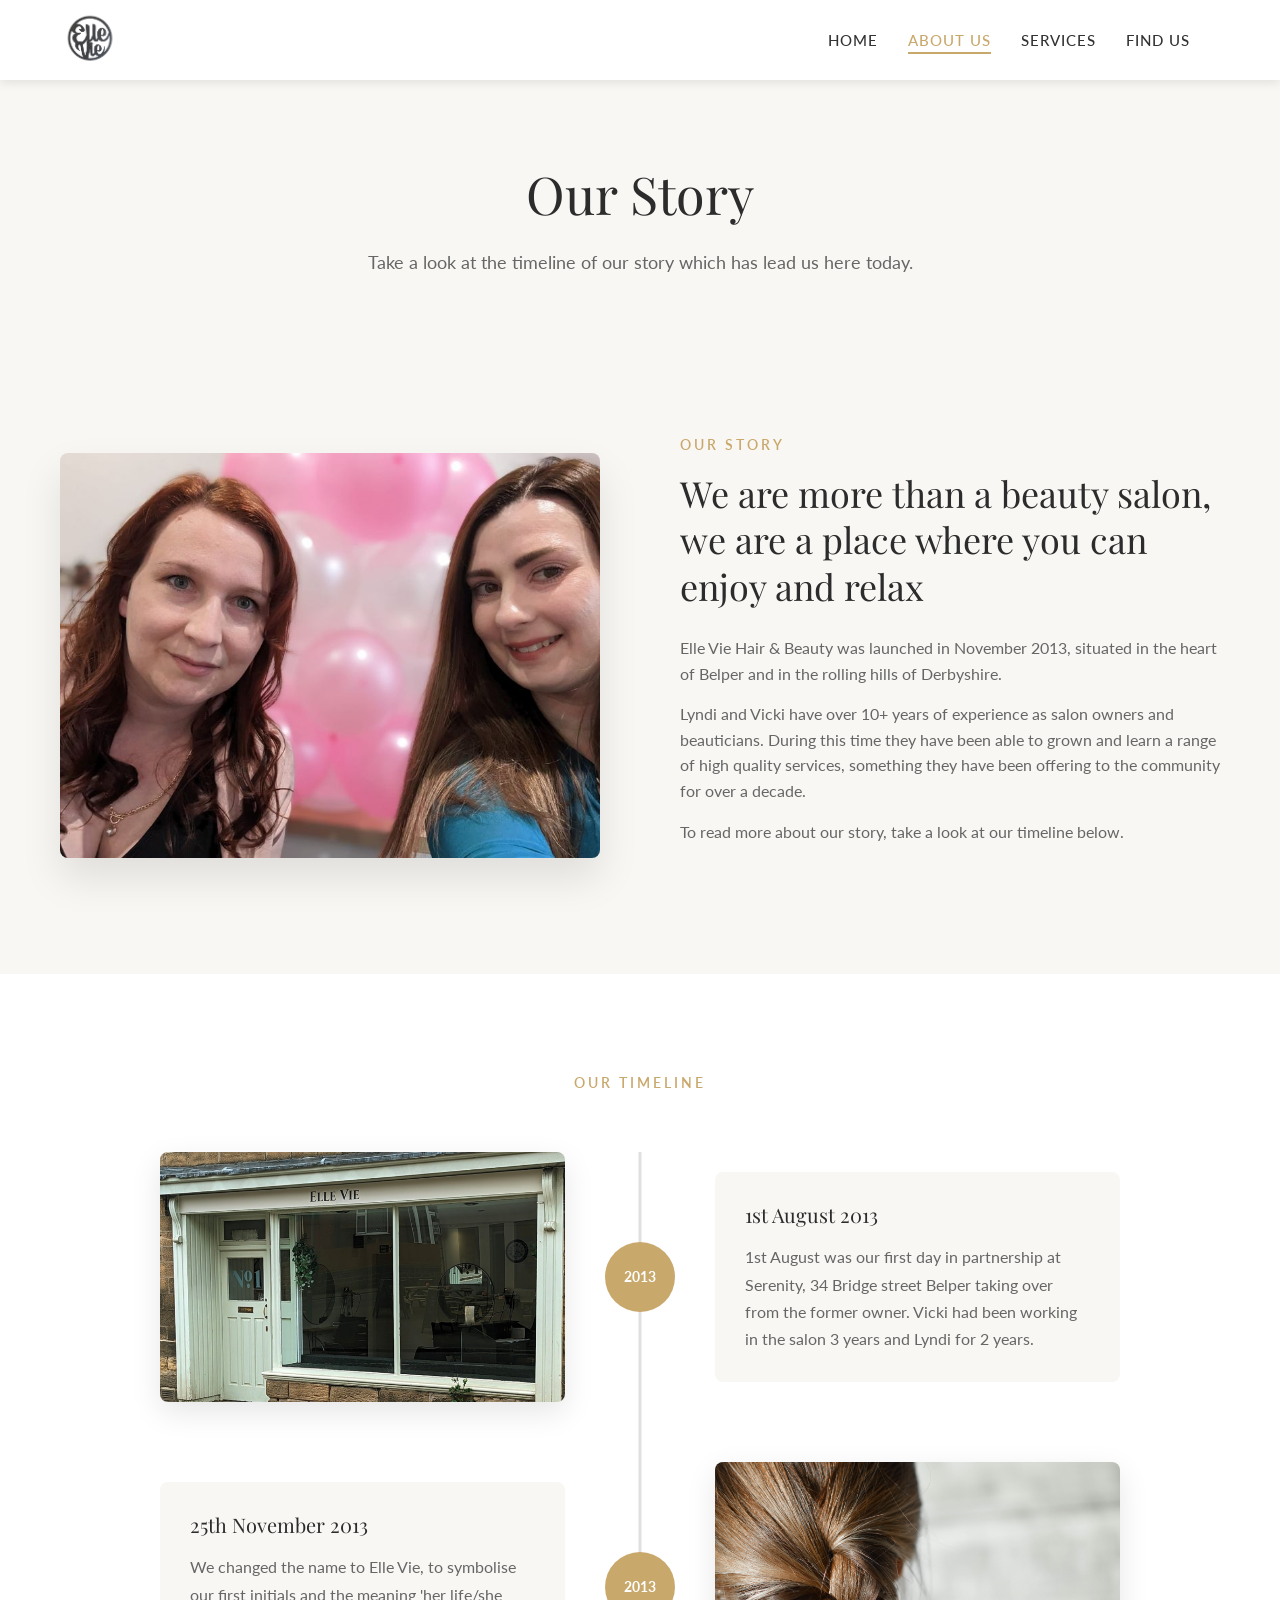
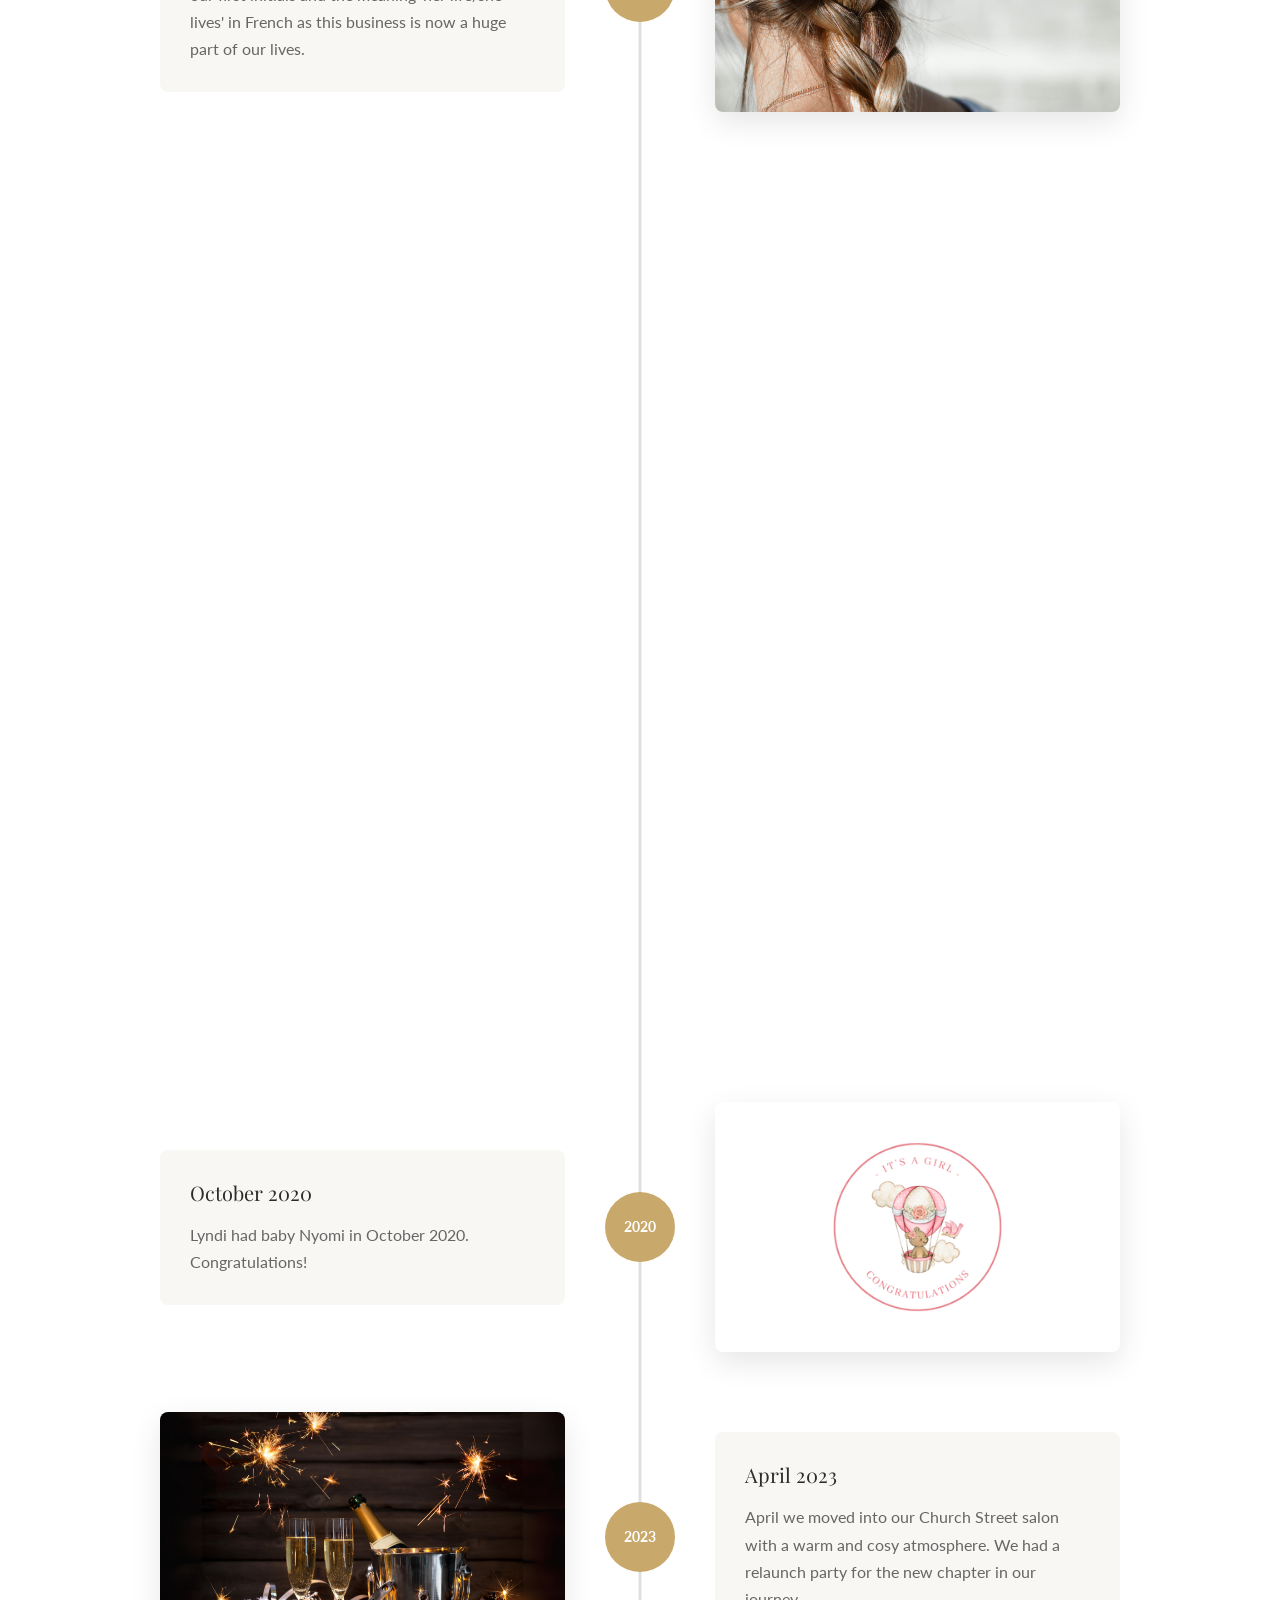
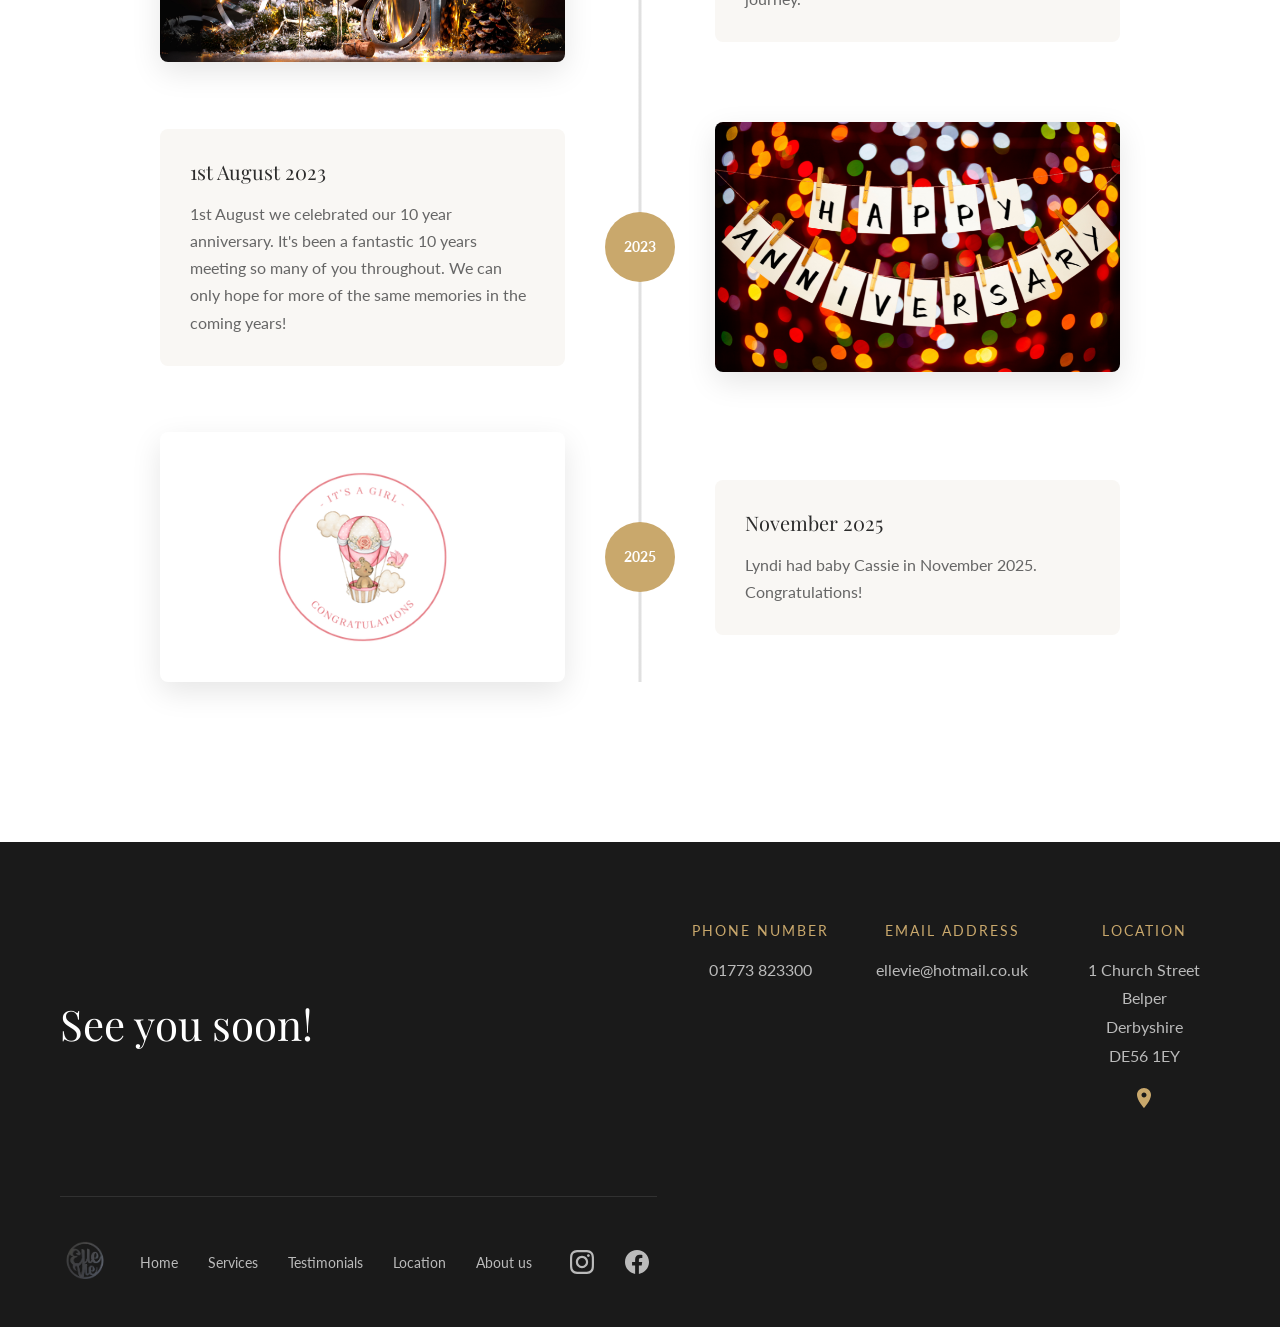
==== about-us.html @ de98ccde "Correct the Cassie timeline entry to November 2025. Co-authored-by: Cursor <cursoragent@cursor.com>" ====
<!DOCTYPE html>
<html lang="en">

<head>
  <meta charset="UTF-8" />
  <meta name="viewport" content="width=device-width, initial-scale=1.0" />
  <title>About Us | Elle Vie Hair &amp; Beauty, Belper</title>
  <meta name="description" content="Learn about Elle Vie Hair &amp; Beauty, established in 2013 in Belper, Derbyshire. Meet Lyndi and Vicki, salon owners with over 10 years of expertise." />
  <meta name="keywords" content="Elle Vie about us, Belper salon, Lyndi, Vicki, hair stylists Belper, beauty therapists Derbyshire" />
  <meta name="author" content="Elle Vie Hair &amp; Beauty" />
  <meta name="robots" content="index, follow, max-image-preview:large, max-snippet:-1, max-video-preview:-1" />
  <meta name="theme-color" content="#c9a86c" />
  <link rel="canonical" href="https://www.elleviebelper.co.uk/about-us.html" />
  <link rel="icon" type="image/png" href="https://www.elleviebelper.co.uk/images/home/logo.png" />
  <link rel="apple-touch-icon" href="https://www.elleviebelper.co.uk/images/home/logo.png" />
  <link rel="manifest" href="site.webmanifest" />
  <meta property="og:site_name" content="Elle Vie Hair &amp; Beauty" />
  <meta property="og:locale" content="en_GB" />
  <meta property="og:type" content="website" />
  <meta property="og:title" content="About Us | Elle Vie Hair &amp; Beauty, Belper" />
  <meta property="og:description" content="Meet Lyndi and Vicki — salon owners with over 10 years of expertise in Belper." />
  <meta property="og:url" content="https://www.elleviebelper.co.uk/about-us.html" />
  <meta property="og:image" content="https://www.elleviebelper.co.uk/images/about/about-us.jpeg" />
  <meta property="og:image:alt" content="Lyndi and Vicki at Elle Vie Hair &amp; Beauty" />
  <meta name="twitter:card" content="summary_large_image" />
  <meta name="twitter:title" content="About Us | Elle Vie Hair &amp; Beauty, Belper" />
  <meta name="twitter:description" content="Meet Lyndi and Vicki — salon owners with over 10 years of expertise in Belper." />
  <meta name="twitter:image" content="https://www.elleviebelper.co.uk/images/about/about-us.jpeg" />
  <link rel="preconnect" href="https://fonts.googleapis.com" />
  <link rel="preconnect" href="https://fonts.gstatic.com" crossorigin />
  <link href="https://fonts.googleapis.com/css2?family=Lato:wght@400;600;700&family=Playfair+Display:wght@400;500;600&display=swap" rel="stylesheet" />
  <link rel="stylesheet" href="css/style.css" />
  <script type="application/ld+json">
  {
    "@context": "https://schema.org",
    "@graph": [
      {
        "@type": "AboutPage",
        "@id": "https://www.elleviebelper.co.uk/about-us.html#webpage",
        "url": "https://www.elleviebelper.co.uk/about-us.html",
        "name": "About Us | Elle Vie Hair & Beauty",
        "description": "The story of Elle Vie Hair & Beauty in Belper, founded in 2013 by Lyndi and Vicki.",
        "isPartOf": { "@id": "https://www.elleviebelper.co.uk/#website" },
        "about": { "@id": "https://www.elleviebelper.co.uk/#business" }
      },
      {
        "@type": "BreadcrumbList",
        "itemListElement": [
          { "@type": "ListItem", "position": 1, "name": "Home", "item": "https://www.elleviebelper.co.uk/" },
          { "@type": "ListItem", "position": 2, "name": "About Us", "item": "https://www.elleviebelper.co.uk/about-us.html" }
        ]
      }
    ]
  }
  </script>
</head>

<body>
  <a href="#main-content" class="skip-link">Skip to main content</a>
  <div class="wrapper">
    <header class="header">
      <div class="header__container">
        <a href="index.html" class="header__logo logo">
          <img src="images/home/logo.png" alt="Elle Vie" />
        </a>
        <div class="header__navigation">
          <div class="header__menu menu">
            <nav class="menu__body" role="navigation" aria-label="Main navigation">
              <ul class="menu__list">
                <li class="menu__item"><a href="index.html" class="menu__link">Home</a></li>
                <li class="menu__item"><a href="about-us.html" class="menu__link active">About Us</a></li>
                <li class="menu__item"><a href="services.html" class="menu__link">Services</a></li>
                <li class="menu__item"><a href="https://www.google.com/maps/place/Elle+Vie+Hair+%26+Beauty/@53.0240433,-1.4788394,15z/data=!4m2!3m1!1s0x0:0xa0e044187cab722d?sa=X&ved=2ahUKEwjLvsyBmYyDAxWkQkEAHSjqBVkQ_BJ6BAgUEAA" class="menu__link" target="_blank">Find Us</a></li>
              </ul>
            </nav>
          </div>
          <div class="header__actions actions-header">
            <button type="button" class="menu__icon icon-menu" onclick="toggleMenu()" aria-label="Toggle navigation menu" aria-expanded="false"><span></span></button>
          </div>
        </div>
      </div>
    </header>
    <main class="page" id="main-content">
      <section class="page__story story">
        <div class="story__container">
          <h1 class="story__title">Our Story</h1>
          <div class="story__subheading">
            Take a look at the timeline of our story which has lead us here today.
          </div>
        </div>
      </section>
      <section class="page__about about animate-on-scroll">
        <div class="about__container">
          <div class="about__image"><img src="images/about/about-us.jpeg" alt="img" /></div>
          <div class="about__content">
            <h3 class="about__subtitle">OUR STORY</h3>
            <h2 class="about__title">We are more than a beauty salon, we are a place where you can enjoy and relax</h2>
            <div class="about__text">
              <p>
                Elle Vie Hair & Beauty was launched in November 2013, situated in the heart of Belper and in the rolling hills of Derbyshire.
              </p>
              <p>
                Lyndi and Vicki have over 10+ years of experience as salon owners and beauticians. During this time they have been able to grown and learn a range of high quality services, something they have been offering to the community for over a decade.
              </p>
              <p>
                To read more about our story, take a look at our timeline below.
              </p>
            </div>
          </div>
        </div>
      </section>
      <section class="timeline animate-on-scroll">
        <h2 class="timeline__title">OUR TIMELINE</h2>
        <div class="timeline__container">
          <div class="timeline__item timeline__item--hidden">
            <div class="timeline__image">
              <img src="images/timeline/1.png" alt="Serenity Salon">
            </div>
            <div class="timeline__year">2013</div>
            <div class="timeline__content">
              <h3>1st August 2013</h3>
              <p>1st August was our first day in partnership at Serenity, 34 Bridge street Belper taking over from the former owner. Vicki had been working in the salon 3 years and Lyndi for 2 years.</p>
            </div>
          </div>

          <div class="timeline__item timeline__item--hidden">
            <div class="timeline__content">
              <h3>25th November 2013</h3>
              <p>We changed the name to Elle Vie, to symbolise our first initials and the meaning 'her life/she lives' in French as this business is now a huge part of our lives.</p>
            </div>
            <div class="timeline__year">2013</div>
            <div class="timeline__image">
              <img src="images/timeline/2.jpg" alt="Elle Vie Name Change">
            </div>
          </div>

          <div class="timeline__item timeline__item--hidden">
            <div class="timeline__image">
              <img src="images/timeline/3-5.png" alt="June 2015 Event">
            </div>
            <div class="timeline__year">2015</div>
            <div class="timeline__content">
              <h3>June 2015</h3>
              <p>Vicki had baby Sophie in June 2015. Congratulations!</p>
            </div>
          </div>

          <div class="timeline__item timeline__item--hidden">
            <div class="timeline__content">
              <h3>December 2019</h3>
              <p>Vicki had baby Kai in December 2019. Congratulations!</p>
            </div>
            <div class="timeline__year">2019</div>
            <div class="timeline__image">
              <img src="images/timeline/4.png" alt="December 2019 Event">
            </div>
          </div>

          <div class="timeline__item timeline__item--hidden">
            <div class="timeline__image">
              <img src="images/timeline/5.png" alt="Covid 2020">
            </div>
            <div class="timeline__year">2020</div>
            <div class="timeline__content">
              <h3>2020 - Covid</h3>
              <p>COVID hit which closed us until 4th July in the first lockdown. There was a tough period of closing and reopening during 2020 and 2021.</p>
            </div>
          </div>

          <div class="timeline__item timeline__item--hidden">
            <div class="timeline__content">
              <h3>October 2020</h3>
              <p>Lyndi had baby Nyomi in October 2020. Congratulations!</p>
            </div>
            <div class="timeline__year">2020</div>
            <div class="timeline__image">
              <img src="images/timeline/3-5.png" alt="October 2020 Event">
            </div>
          </div>

          <div class="timeline__item timeline__item--hidden">
            <div class="timeline__image">
              <img src="images/timeline/7.png" alt="10 Year Celebration">
            </div>
            <div class="timeline__year">2023</div>
            <div class="timeline__content">
              <h3>April 2023</h3>
              <p>April we moved into our Church Street salon with a warm and cosy atmosphere. We had a relaunch party for the new chapter in our journey.</p>
            </div>
          </div>

          <div class="timeline__item timeline__item--hidden">
            <div class="timeline__content">
              <h3>1st August 2023</h3>
              <p>1st August we celebrated our 10 year anniversary. It's been a fantastic 10 years meeting so many of you throughout. We can only hope for more of the same memories in the coming years!</p>
            </div>
            <div class="timeline__year">2023</div>
            <div class="timeline__image">
              <img src="images/timeline/6.png" alt="10 Year Anniversary">
            </div>
          </div>

          <div class="timeline__item timeline__item--hidden">
            <div class="timeline__image">
              <img src="images/timeline/3-5.png" alt="November 2025 Event">
            </div>
            <div class="timeline__year">2025</div>
            <div class="timeline__content">
              <h3>November 2025</h3>
              <p>Lyndi had baby Cassie in November 2025. Congratulations!</p>
            </div>
          </div>
        </div>
      </section>
    </main>
    <footer class="footer footer--dark">
      <div class="footer__container">
        <h2 class="footer__title">See you soon!</h2>
        <div class="footer__content">
          <div class="footer__column">
            <h3 class="footer__column-title">Phone Number</h3>
            <a href="tel:01773823300" class="footer__column-text">01773 823300</a>
          </div>
          <div class="footer__column">
            <h3 class="footer__column-title">Email Address</h3>
            <a href="mailto:ellevie@hotmail.co.uk" class="footer__column-text">ellevie@hotmail.co.uk</a>
          </div>
          <div class="footer__column">
            <h3 class="footer__column-title">Location</h3>
            <div class="footer__column-text">
              <p>1 Church Street</p>
              <p>Belper</p>
              <p>Derbyshire</p>
              <p>DE56 1EY</p>
            </div>
            <a href="https://www.google.com/maps/place/Elle+Vie+Hair+%26+Beauty/@53.0240433,-1.4788394,15z/data=!4m2!3m1!1s0x0:0xa0e044187cab722d?sa=X&ved=2ahUKEwjLvsyBmYyDAxWkQkEAHSjqBVkQ_BJ6BAgUEAA" target="_blank" class="footer__map-icon">
              <svg width="24" height="24" viewBox="0 0 24 24" fill="none" xmlns="http://www.w3.org/2000/svg">
                <path d="M12 2C8.13 2 5 5.13 5 9c0 5.25 7 13 7 13s7-7.75 7-13c0-3.87-3.13-7-7-7zm0 9.5c-1.38 0-2.5-1.12-2.5-2.5s1.12-2.5 2.5-2.5 2.5 1.12 2.5 2.5-1.12 2.5-2.5 2.5z" fill="currentColor"/>
              </svg>
            </a>
          </div>
        </div>
        <div class="footer__bottom">
          <div class="footer__bottom-content">
            <div class="footer__bottom-column">
              <img src="images/home/logo.png" alt="Elle Vie" class="footer__bottom-logo" />
            </div>
            <div class="footer__bottom-column">
              <nav class="footer__nav">
                <ul class="footer__nav-list">
                  <li><a href="index.html">Home</a></li>
                  <li><a href="services.html">Services</a></li>
                  <li><a href="index.html#testimonials">Testimonials</a></li>
                  <li><a href="https://www.google.com/maps/place/Elle+Vie+Hair+%26+Beauty/@53.0240433,-1.4788394,15z/data=!4m2!3m1!1s0x0:0xa0e044187cab722d?sa=X&ved=2ahUKEwjLvsyBmYyDAxWkQkEAHSjqBVkQ_BJ6BAgUEAA" target="_blank">Location</a></li>
                  <li><a href="about-us.html">About us</a></li>
                </ul>
              </nav>
            </div>
            <div class="footer__bottom-column">
              <div class="footer__social">
                <a href="https://www.instagram.com/elleviebelper/" target="_blank" class="footer__social-link">
                  <svg width="24" height="24" viewBox="0 0 24 24" fill="none" xmlns="http://www.w3.org/2000/svg">
                    <path d="M12 2.163c3.204 0 3.584.012 4.85.07 3.252.148 4.771 1.691 4.919 4.919.058 1.265.069 1.645.069 4.849 0 3.205-.012 3.584-.069 4.849-.149 3.225-1.664 4.771-4.919 4.919-1.266.058-1.644.07-4.85.07-3.204 0-3.584-.012-4.849-.07-3.26-.149-4.771-1.699-4.919-4.92-.058-1.265-.07-1.644-.07-4.849 0-3.204.013-3.583.07-4.849.149-3.227 1.664-4.771 4.919-4.919 1.266-.057 1.645-.069 4.849-.069zm0-2.163c-3.259 0-3.667.014-4.947.072-4.358.2-6.78 2.618-6.98 6.98-.059 1.281-.073 1.689-.073 4.948 0 3.259.014 3.668.072 4.948.2 4.358 2.618 6.78 6.98 6.98 1.281.058 1.689.072 4.948.072 3.259 0 3.668-.014 4.948-.072 4.354-.2 6.782-2.618 6.979-6.98.059-1.28.073-1.689.073-4.948 0-3.259-.014-3.667-.072-4.947-.196-4.354-2.617-6.78-6.979-6.98-1.281-.059-1.69-.073-4.949-.073zm0 5.838c-3.403 0-6.162 2.759-6.162 6.162s2.759 6.163 6.162 6.163 6.162-2.759 6.162-6.163c0-3.403-2.759-6.162-6.162-6.162zm0 10.162c-2.209 0-4-1.79-4-4 0-2.209 1.791-4 4-4s4 1.791 4 4c0 2.21-1.791 4-4 4zm6.406-11.845c-.796 0-1.441.645-1.441 1.44s.645 1.44 1.441 1.44c.795 0 1.439-.645 1.439-1.44s-.644-1.44-1.439-1.44z" fill="currentColor"/>
                  </svg>
                </a>
                <a href="https://www.facebook.com/elleviebelper" target="_blank" class="footer__social-link">
                  <svg width="24" height="24" viewBox="0 0 24 24" fill="none" xmlns="http://www.w3.org/2000/svg">
                    <path d="M24 12.073c0-6.627-5.373-12-12-12s-12 5.373-12 12c0 5.99 4.388 10.954 10.125 11.854v-8.385H7.078v-3.47h3.047V9.43c0-3.007 1.792-4.669 4.533-4.669 1.312 0 2.686.235 2.686.235v2.953H15.83c-1.491 0-1.956.925-1.956 1.874v2.25h3.328l-.532 3.47h-2.796v8.385C19.612 23.027 24 18.062 24 12.073z" fill="currentColor"/>
                  </svg>
                </a>
              </div>
            </div>
          </div>
        </div>
      </div>
    </footer>
  </div>
  <script>
    // Simple toggle function that works on any server/protocol
    function toggleMenu() {
      var body = document.body;
      if (body.classList.contains('menu-open')) {
        body.classList.remove('menu-open');
      } else {
        body.classList.add('menu-open');
      }
    }

    // Timeline functionality - using window.onload for maximum compatibility
    window.onload = function() {
      // Timeline animation functionality
      const timelineItems = document.querySelectorAll('.timeline__item');
      const observer = new window.IntersectionObserver((entries, observer) => {
        entries.forEach(entry => {
          if (entry.isIntersecting) {
            entry.target.classList.add('timeline__item--visible');
            entry.target.classList.remove('timeline__item--hidden');
            observer.unobserve(entry.target);
          }
        });
      }, {
        threshold: 0.2
      });
      timelineItems.forEach(item => {
        observer.observe(item);
      });

      // Animated timeline line
      const timelineContainer = document.querySelector('.timeline__container');
      const timeline = document.querySelector('.timeline');
      
      function updateTimelineLine() {
        if (!timelineContainer || !timeline) return;
        
        const timelineRect = timeline.getBoundingClientRect();
        const windowHeight = window.innerHeight;
        
        const timelineTop = timelineRect.top;
        const timelineBottom = timelineRect.bottom;
        const timelineHeight = timelineRect.height;
        
        let scrollProgress = 0;
        
        if (timelineBottom < 0) {
          scrollProgress = 1;
        }
        else if (timelineTop > windowHeight) {
          scrollProgress = 0;
        }
        else {
          const scrolledPastTop = Math.max(0, -timelineTop);
          const totalScrollableDistance = timelineHeight + windowHeight;
          scrollProgress = Math.min(scrolledPastTop / (timelineHeight - windowHeight + 200), 1);
          
          if (timelineTop < windowHeight) {
            const entryProgress = Math.max(0, (windowHeight - timelineTop) / windowHeight);
            scrollProgress = Math.max(scrollProgress, entryProgress * 0.1);
          }
        }
        
        scrollProgress = Math.max(0, Math.min(1, scrollProgress));
        timelineContainer.style.setProperty('--line-progress', `${scrollProgress * 100}%`);
      }
      
      window.addEventListener('scroll', updateTimelineLine);
      window.addEventListener('resize', updateTimelineLine);
      updateTimelineLine();
      
      // Scroll to top button
      var scrollBtn = document.getElementById('scrollToTop');
      if (scrollBtn) {
        window.addEventListener('scroll', function() {
          if (window.scrollY > 300) {
            scrollBtn.classList.add('visible');
          } else {
            scrollBtn.classList.remove('visible');
          }
        });
        
        scrollBtn.addEventListener('click', function() {
          window.scrollTo({ top: 0, behavior: 'smooth' });
        });
      }
      
      // Update aria-expanded on menu toggle
      var menuBtn = document.querySelector('.icon-menu');
      if (menuBtn) {
        var originalToggle = window.toggleMenu;
        window.toggleMenu = function() {
          originalToggle();
          var isOpen = document.body.classList.contains('menu-open');
          menuBtn.setAttribute('aria-expanded', isOpen);
        };
      }
      
      // Scroll-triggered animations
      var animateElements = document.querySelectorAll('.animate-on-scroll');
      if (animateElements.length > 0 && 'IntersectionObserver' in window) {
        var animationObserver = new IntersectionObserver(function(entries) {
          entries.forEach(function(entry) {
            if (entry.isIntersecting) {
              entry.target.classList.add('visible');
              animationObserver.unobserve(entry.target);
            }
          });
        }, { threshold: 0.1, rootMargin: '0px 0px -50px 0px' });
        
        animateElements.forEach(function(el) {
          animationObserver.observe(el);
        });
      }
      
      // Header scroll effect
      var header = document.querySelector('.header');
      if (header) {
        window.addEventListener('scroll', function() {
          if (window.scrollY > 50) {
            header.classList.add('scrolled');
          } else {
            header.classList.remove('scrolled');
          }
        });
      }
    };
  </script>
  
  <!-- Scroll to Top Button -->
  <button id="scrollToTop" class="scroll-to-top" aria-label="Scroll to top">
    <svg viewBox="0 0 24 24" fill="none" stroke="currentColor" stroke-width="2" stroke-linecap="round" stroke-linejoin="round">
      <polyline points="18 15 12 9 6 15"></polyline>
    </svg>
  </button>
</body>

</html>
---- css/style.css ----
/* ==========================================
   Elle Vie Hair & Beauty - Main Stylesheet
   ========================================== */

/* CSS Variables */
:root {
  --color-primary: #c9a86c;
  --color-primary-dark: #b08d4f;
  --color-secondary: #2c2c2c;
  --color-text: #333333;
  --color-text-light: #666666;
  --color-white: #ffffff;
  --color-cream: #f9f7f4;
  --color-light-gray: #f5f5f5;
  --color-border: #e0e0e0;
  --color-dark: #1a1a1a;
  
  --font-primary: 'Playfair Display', Georgia, serif;
  --font-secondary: 'Lato', 'Helvetica Neue', Arial, sans-serif;
  
  --container-width: 1200px;
  --header-height: 80px;
  
  --transition-fast: 0.2s ease;
  --transition-normal: 0.3s ease;
  --transition-slow: 0.5s ease;
}

/* Reset & Base */
*, *::before, *::after {
  box-sizing: border-box;
  margin: 0;
  padding: 0;
}

html {
  scroll-behavior: smooth;
}

body {
  font-family: var(--font-secondary);
  font-size: 16px;
  line-height: 1.6;
  color: var(--color-text);
  background-color: var(--color-white);
  overflow-x: hidden;
}

body.menu-open {
  overflow: hidden;
}

/* Elegant Section Divider */
.section-divider {
  display: flex;
  align-items: center;
  justify-content: center;
  padding: 30px 0;
  max-width: var(--container-width);
  margin: 0 auto;
}

.section-divider::before,
.section-divider::after {
  content: '';
  flex: 1;
  max-width: 200px;
  height: 1px;
  background: linear-gradient(90deg, transparent, var(--color-primary), transparent);
}

.section-divider__diamond {
  width: 10px;
  height: 10px;
  background-color: var(--color-primary);
  transform: rotate(45deg);
  margin: 0 20px;
  flex-shrink: 0;
}

img {
  max-width: 100%;
  height: auto;
  display: block;
}

a {
  text-decoration: none;
  color: inherit;
  transition: color var(--transition-fast);
}

ul, ol {
  list-style: none;
}

h1, h2, h3, h4, h5, h6 {
  font-family: var(--font-primary);
  font-weight: 400;
  line-height: 1.3;
}

/* Wrapper */
.wrapper {
  min-height: 100vh;
  display: flex;
  flex-direction: column;
}

.page {
  flex: 1;
}

/* Container */
[class*="__container"] {
  max-width: var(--container-width);
  margin: 0 auto;
  padding: 0 20px;
}

/* ==========================================
   Header & Navigation
   ========================================== */
.header {
  position: fixed;
  top: 0;
  left: 0;
  right: 0;
  z-index: 1000;
  background-color: var(--color-white);
  box-shadow: 0 2px 10px rgba(0, 0, 0, 0.1);
  height: var(--header-height);
}

.header__container {
  display: flex;
  align-items: center;
  justify-content: space-between;
  height: 100%;
}

.header__logo img {
  height: 60px;
  width: auto;
}

.header__navigation {
  display: flex;
  align-items: center;
  gap: 30px;
}

.menu__list {
  display: flex;
  gap: 30px;
}

.menu__link {
  font-size: 15px;
  font-weight: 500;
  color: var(--color-text);
  text-transform: uppercase;
  letter-spacing: 1px;
  padding: 10px 0;
  position: relative;
}

.menu__link::after {
  content: '';
  position: absolute;
  bottom: 5px;
  left: 0;
  width: 0;
  height: 2px;
  background-color: var(--color-primary);
  transition: width var(--transition-normal);
}

.menu__link:hover::after {
  width: 100%;
}

.menu__link:hover {
  color: var(--color-primary);
}

/* Mobile Menu Icon */
.icon-menu {
  display: none;
  width: 30px;
  height: 24px;
  position: relative;
  background: none;
  border: none;
  cursor: pointer;
  z-index: 1001;
}

.icon-menu span,
.icon-menu::before,
.icon-menu::after {
  content: '';
  position: absolute;
  left: 0;
  width: 100%;
  height: 3px;
  background-color: var(--color-secondary);
  transition: all var(--transition-normal);
}

.icon-menu::before {
  top: 0;
}

.icon-menu span {
  top: 50%;
  transform: translateY(-50%);
}

.icon-menu::after {
  bottom: 0;
}

/* Menu Open State */
.menu-open .icon-menu::before {
  top: 50%;
  transform: translateY(-50%) rotate(45deg);
}

.menu-open .icon-menu span {
  opacity: 0;
}

.menu-open .icon-menu::after {
  bottom: 50%;
  transform: translateY(50%) rotate(-45deg);
}

/* Actions Header Button */
.actions-header__button {
  display: none;
}

/* ==========================================
   Hero / Main Section
   ========================================== */
.main {
  padding-top: calc(var(--header-height) + 60px);
  padding-bottom: 80px;
  background-color: var(--color-cream);
}

.main__container {
  display: grid;
  grid-template-columns: 1fr 1fr;
  gap: 60px;
  align-items: center;
}

.main__title {
  font-size: 56px;
  color: var(--color-secondary);
  margin-bottom: 24px;
  line-height: 1.1;
  font-weight: 300;
  letter-spacing: -0.5px;
}

.main__text {
  font-size: 18px;
  color: var(--color-text-light);
  margin-bottom: 35px;
  line-height: 1.8;
  max-width: 480px;
}

.main__buttons {
  display: flex;
  gap: 20px;
  flex-wrap: wrap;
}

.main__button {
  display: inline-block;
  padding: 16px 36px;
  font-size: 13px;
  font-weight: 600;
  text-transform: uppercase;
  letter-spacing: 1.5px;
  border-radius: 50px;
  transition: all var(--transition-normal);
  cursor: pointer;
  border: none;
}

.main__button--primary {
  background: linear-gradient(135deg, #d4b87a 0%, var(--color-primary) 50%, #b08d4f 100%);
  color: var(--color-white);
  box-shadow: 0 4px 15px rgba(201, 168, 108, 0.3);
}

.main__button--primary:hover {
  background: linear-gradient(135deg, #e0c78a 0%, #d4b87a 50%, var(--color-primary) 100%);
  box-shadow: 0 6px 20px rgba(201, 168, 108, 0.4);
  transform: translateY(-2px);
}

.main__button--secondary {
  background-color: transparent;
  color: var(--color-secondary);
  border: 2px solid var(--color-secondary);
  padding: 14px 34px;
  border-radius: 50px;
}

.main__button--secondary:hover {
  background-color: var(--color-secondary);
  color: var(--color-white);
  transform: translateY(-2px);
}

.main__image {
  border-radius: 12px;
  overflow: hidden;
  box-shadow: 0 25px 50px rgba(0, 0, 0, 0.12);
  position: relative;
}

.main__image::before {
  content: '';
  position: absolute;
  top: -8px;
  left: -8px;
  right: 8px;
  bottom: 8px;
  border: 2px solid var(--color-primary);
  border-radius: 12px;
  z-index: -1;
  opacity: 0.6;
}

.main__image img {
  width: 100%;
  height: auto;
  object-fit: cover;
}

/* ==========================================
   Contact Info Section
   ========================================== */
.contact-info {
  padding: 60px 0;
  background-color: var(--color-white);
}

.contact-info__container {
  display: grid;
  grid-template-columns: repeat(3, 1fr);
  gap: 40px;
}

.contact-info__item {
  text-align: center;
  padding: 30px;
}

.contact-info__icon {
  width: 50px;
  height: 50px;
  margin: 0 auto 20px;
  display: flex;
  align-items: center;
  justify-content: center;
  background: linear-gradient(135deg, rgba(212, 184, 122, 0.1) 0%, rgba(201, 168, 108, 0.15) 100%);
  border-radius: 50%;
  color: var(--color-primary);
  transition: all var(--transition-normal);
}

.contact-info__item:hover .contact-info__icon {
  background: linear-gradient(135deg, #d4b87a 0%, var(--color-primary) 100%);
  color: var(--color-white);
  transform: scale(1.1);
}

.contact-info__title {
  font-size: 14px;
  text-transform: uppercase;
  letter-spacing: 2px;
  color: var(--color-primary);
  margin-bottom: 15px;
}

.contact-info__content {
  color: var(--color-text-light);
  font-size: 15px;
}

.contact-info__content a {
  color: var(--color-text-light);
  position: relative;
  transition: color var(--transition-fast);
}

.contact-info__content a::after {
  content: '';
  position: absolute;
  bottom: -2px;
  left: 0;
  width: 0;
  height: 1px;
  background-color: var(--color-primary);
  transition: width var(--transition-normal);
}

.contact-info__content a:hover {
  color: var(--color-primary);
}

.contact-info__content a:hover::after {
  width: 100%;
}

/* ==========================================
   About Section
   ========================================== */
.about {
  padding: 100px 0;
  background-color: var(--color-cream);
}

.about__container {
  display: grid;
  grid-template-columns: 1fr 1fr;
  gap: 80px;
  align-items: center;
}

.about__image {
  border-radius: 8px;
  overflow: hidden;
  box-shadow: 0 20px 40px rgba(0, 0, 0, 0.1);
}

.about__image img {
  width: 100%;
  height: auto;
  object-fit: cover;
}

.about__subtitle {
  font-size: 14px;
  text-transform: uppercase;
  letter-spacing: 3px;
  color: var(--color-primary);
  margin-bottom: 15px;
  font-family: var(--font-secondary);
  font-weight: 600;
}

.about__title {
  font-size: 36px;
  color: var(--color-secondary);
  margin-bottom: 25px;
  line-height: 1.3;
}

.about__text {
  color: var(--color-text-light);
  margin-bottom: 30px;
}

.about__text p {
  margin-bottom: 15px;
}

.about__button {
  display: inline-block;
  padding: 16px 40px;
  background: linear-gradient(135deg, #d4b87a 0%, var(--color-primary) 50%, #b08d4f 100%);
  color: var(--color-white);
  font-size: 13px;
  font-weight: 600;
  text-transform: uppercase;
  letter-spacing: 1.5px;
  border-radius: 50px;
  transition: all var(--transition-normal);
  box-shadow: 0 4px 15px rgba(201, 168, 108, 0.3);
}

.about__button:hover {
  background: linear-gradient(135deg, #e0c78a 0%, #d4b87a 50%, var(--color-primary) 100%);
  box-shadow: 0 6px 20px rgba(201, 168, 108, 0.4);
  transform: translateY(-2px);
}

/* ==========================================
   Services Section (Homepage)
   ========================================== */
.services {
  padding: 100px 0;
  background-color: var(--color-white);
}

.services__container {
  text-align: center;
}

.services__subtitle {
  font-size: 13px;
  text-transform: uppercase;
  letter-spacing: 4px;
  color: var(--color-primary);
  margin-bottom: 18px;
  font-family: var(--font-secondary);
  font-weight: 600;
  display: flex;
  align-items: center;
  justify-content: center;
  gap: 20px;
}

.services__subtitle::before,
.services__subtitle::after {
  content: '';
  width: 40px;
  height: 1px;
  background: linear-gradient(90deg, transparent, var(--color-primary));
}

.services__subtitle::after {
  background: linear-gradient(90deg, var(--color-primary), transparent);
}

.services__title {
  font-size: 44px;
  color: var(--color-secondary);
  margin-bottom: 20px;
  font-weight: 300;
}

.services__description {
  max-width: 600px;
  margin: 0 auto 50px;
  color: var(--color-text-light);
}

.services__slider {
  position: relative;
  display: flex;
  align-items: center;
  gap: 20px;
  margin-bottom: 50px;
}

.services__nav {
  flex-shrink: 0;
  width: 50px;
  height: 50px;
  border-radius: 50%;
  background-color: var(--color-white);
  border: 2px solid var(--color-border);
  cursor: pointer;
  display: flex;
  align-items: center;
  justify-content: center;
  transition: all var(--transition-normal);
}

.services__nav:hover {
  background-color: var(--color-primary);
  border-color: var(--color-primary);
}

.services__nav img {
  width: 20px;
  height: auto;
}

.services__row {
  display: flex;
  gap: 24px;
  overflow: hidden;
  transition: transform var(--transition-normal);
  align-items: stretch;
}

.services__column {
  flex: 0 0 calc(25% - 18px);
  min-width: calc(25% - 18px);
  display: flex;
}

.item-services {
  background-color: var(--color-cream);
  border-radius: 12px;
  overflow: hidden;
  text-align: center;
  transition: transform var(--transition-normal), box-shadow var(--transition-normal), border-color var(--transition-normal);
  display: flex;
  flex-direction: column;
  height: 100%;
  border: 1px solid transparent;
}

.item-services:hover {
  transform: translateY(-5px);
  box-shadow: 0 12px 35px rgba(0, 0, 0, 0.1);
  border-color: var(--color-primary);
}

.item-services__image {
  display: block;
  height: 200px;
  overflow: hidden;
  flex-shrink: 0;
}

.item-services__image img {
  width: 100%;
  height: 100%;
  object-fit: cover;
  transition: transform var(--transition-slow);
}

.item-services:hover .item-services__image img {
  transform: scale(1.05);
}

.item-services__title {
  font-size: 22px;
  color: var(--color-secondary);
  padding: 20px 20px 10px;
  flex-shrink: 0;
}

.item-services__text {
  padding: 0 20px 15px;
  color: var(--color-text-light);
  font-size: 14px;
  flex-grow: 1;
  display: flex;
  align-items: flex-start;
  justify-content: center;
}

.item-services__button {
  display: inline-block;
  padding: 12px 28px;
  margin-bottom: 25px;
  font-size: 12px;
  font-weight: 600;
  text-transform: uppercase;
  letter-spacing: 1.5px;
  color: var(--color-primary);
  border: 2px solid var(--color-primary);
  border-radius: 50px;
  transition: all var(--transition-normal);
  flex-shrink: 0;
  margin-top: auto;
}

.item-services__button:hover {
  background: linear-gradient(135deg, #d4b87a 0%, var(--color-primary) 50%, #b08d4f 100%);
  color: var(--color-white);
  border-color: transparent;
  transform: translateY(-2px);
  box-shadow: 0 4px 15px rgba(201, 168, 108, 0.3);
}

.services__buttons {
  display: flex;
  justify-content: center;
  gap: 20px;
  flex-wrap: wrap;
}

.services__button--primary {
  background: linear-gradient(135deg, #d4b87a 0%, var(--color-primary) 50%, #b08d4f 100%);
  color: var(--color-white);
  box-shadow: 0 4px 15px rgba(201, 168, 108, 0.3);
  border-radius: 50px;
}

.services__button--primary:hover {
  background: linear-gradient(135deg, #e0c78a 0%, #d4b87a 50%, var(--color-primary) 100%);
  transform: translateY(-2px);
}

.services__button--secondary {
  background-color: transparent;
  color: var(--color-secondary);
  border-radius: 50px;
  border: 2px solid var(--color-secondary);
  padding: 13px 28px;
}

.services__button--secondary:hover {
  background-color: var(--color-secondary);
  color: var(--color-white);
}

/* Mobile Scroll Hint */
.services__scroll-hint {
  display: none;
  align-items: center;
  justify-content: center;
  gap: 12px;
  margin-bottom: 35px;
  padding: 12px 24px;
  background: linear-gradient(135deg, rgba(201, 168, 108, 0.15) 0%, rgba(201, 168, 108, 0.08) 100%);
  border-radius: 50px;
  border: 1px solid rgba(201, 168, 108, 0.3);
  transition: opacity 0.4s ease, transform 0.4s ease;
  animation: hintPulse 2s ease-in-out infinite;
}

@keyframes hintPulse {
  0%, 100% {
    box-shadow: 0 0 0 0 rgba(201, 168, 108, 0.4);
  }
  50% {
    box-shadow: 0 0 0 8px rgba(201, 168, 108, 0);
  }
}

.services__scroll-hint.hidden {
  opacity: 0;
  transform: translateY(-10px);
  pointer-events: none;
  animation: none;
}

.services__scroll-hint-text {
  color: var(--color-secondary);
  font-size: 15px;
  font-weight: 600;
  letter-spacing: 0.5px;
}

.services__scroll-hint-arrow {
  display: inline-flex;
  align-items: center;
  justify-content: center;
  width: 32px;
  height: 32px;
  background: linear-gradient(135deg, #d4b87a 0%, var(--color-primary) 100%);
  color: var(--color-white);
  font-size: 18px;
  font-weight: bold;
  border-radius: 50%;
  animation: swipeHint 0.8s ease-in-out infinite;
}

@keyframes swipeHint {
  0%, 100% {
    transform: translateX(0);
  }
  50% {
    transform: translateX(6px);
  }
}

/* Services Slider Gradient Fade (Mobile) */
.services__slider {
  position: relative;
}

.services__slider::after {
  content: '';
  position: absolute;
  right: 0;
  top: 0;
  bottom: 0;
  width: 80px;
  background: linear-gradient(to right, transparent 0%, rgba(255,255,255,0.8) 50%, var(--color-white) 100%);
  pointer-events: none;
  opacity: 0;
  transition: opacity 0.3s ease;
  z-index: 10;
}

.services__slider.show-gradient::after {
  opacity: 1;
}

.services__slider.at-end::after {
  opacity: 0;
}

/* ==========================================
   Testimonials Section
   ========================================== */
.testimonial {
  padding: 100px 0;
  background-color: var(--color-cream);
}

.testimonial__container {
  text-align: center;
}

.testimonial__subtitle {
  font-size: 13px;
  text-transform: uppercase;
  letter-spacing: 4px;
  color: var(--color-primary);
  margin-bottom: 18px;
  font-family: var(--font-secondary);
  font-weight: 600;
  display: flex;
  align-items: center;
  justify-content: center;
  gap: 20px;
}

.testimonial__subtitle::before,
.testimonial__subtitle::after {
  content: '';
  width: 40px;
  height: 1px;
  background: linear-gradient(90deg, transparent, var(--color-primary));
}

.testimonial__subtitle::after {
  background: linear-gradient(90deg, var(--color-primary), transparent);
}

.testimonial__title {
  font-size: 44px;
  color: var(--color-secondary);
  margin-bottom: 50px;
  font-weight: 300;
}

.testimonial__grid {
  display: grid;
  grid-template-columns: repeat(3, 1fr);
  gap: 30px;
  text-align: left;
}

.testimonial__item {
  background-color: var(--color-white);
  padding: 40px;
  border-radius: 12px;
  box-shadow: 0 5px 25px rgba(0, 0, 0, 0.06);
  position: relative;
  overflow: hidden;
}

.testimonial__item::before {
  content: '"';
  position: absolute;
  top: 15px;
  left: 20px;
  font-family: Georgia, serif;
  font-size: 120px;
  color: var(--color-primary);
  opacity: 0.12;
  line-height: 1;
  pointer-events: none;
}

.testimonial__stars {
  color: var(--color-primary);
  font-size: 18px;
  margin-bottom: 20px;
  letter-spacing: 3px;
  position: relative;
  z-index: 1;
  background: linear-gradient(135deg, #d4b87a 0%, var(--color-primary) 100%);
  -webkit-background-clip: text;
  -webkit-text-fill-color: transparent;
  background-clip: text;
}

.testimonial__text {
  color: var(--color-text-light);
  font-style: italic;
  margin-bottom: 25px;
  line-height: 1.9;
  position: relative;
  z-index: 1;
  font-size: 15px;
}

.testimonial__author {
  display: flex;
  align-items: center;
  gap: 15px;
  padding-top: 20px;
  border-top: 1px solid rgba(201, 168, 108, 0.2);
  position: relative;
  z-index: 1;
}

.testimonial__author-image {
  width: 55px;
  height: 55px;
  border-radius: 50%;
  overflow: hidden;
  background: linear-gradient(135deg, #d4b87a 0%, var(--color-primary) 100%);
  display: flex;
  align-items: center;
  justify-content: center;
  box-shadow: 0 4px 12px rgba(201, 168, 108, 0.3);
}

.testimonial__author-initial {
  color: var(--color-white);
  font-weight: 600;
  font-size: 18px;
}

.testimonial__author-info h4 {
  font-family: var(--font-secondary);
  font-weight: 600;
  color: var(--color-secondary);
  margin-bottom: 3px;
}

.testimonial__author-info p {
  font-size: 13px;
  color: var(--color-text-light);
}

/* ==========================================
   Instagram Section
   ========================================== */
.instagram {
  padding: 100px 0;
  background-color: var(--color-white);
}

.instagram__container {
  text-align: center;
}

.instagram__subtitle {
  font-size: 13px;
  text-transform: uppercase;
  letter-spacing: 4px;
  color: var(--color-primary);
  margin-bottom: 18px;
  font-family: var(--font-secondary);
  font-weight: 600;
  display: flex;
  align-items: center;
  justify-content: center;
  gap: 20px;
}

.instagram__subtitle::before,
.instagram__subtitle::after {
  content: '';
  width: 40px;
  height: 1px;
  background: linear-gradient(90deg, transparent, var(--color-primary));
}

.instagram__subtitle::after {
  background: linear-gradient(90deg, var(--color-primary), transparent);
}

.instagram__title {
  font-size: 44px;
  color: var(--color-secondary);
  margin-bottom: 20px;
  font-weight: 300;
}

.instagram__description {
  margin-bottom: 40px;
  color: var(--color-text-light);
}

.instagram__follow {
  display: inline-block;
  color: var(--color-primary);
  font-weight: 600;
  margin-top: 10px;
}

.instagram__follow:hover {
  text-decoration: underline;
}

.instagram__grid {
  display: grid;
  grid-template-columns: repeat(6, 1fr);
  gap: 15px;
}

.instagram__item {
  position: relative;
  aspect-ratio: 1;
  overflow: hidden;
  border-radius: 8px;
}

.instagram__item img {
  width: 100%;
  height: 100%;
  object-fit: cover;
  transition: transform var(--transition-slow);
}

.instagram__item:hover img {
  transform: scale(1.1);
}

.instagram__overlay {
  position: absolute;
  inset: 0;
  background-color: rgba(201, 168, 108, 0.8);
  display: flex;
  align-items: center;
  justify-content: center;
  opacity: 0;
  transition: opacity var(--transition-normal);
}

.instagram__item:hover .instagram__overlay {
  opacity: 1;
}

.instagram__overlay img,
.instagram__overlay svg {
  width: 30px;
  height: 30px;
}

/* ==========================================
   Footer
   ========================================== */
.footer {
  background-color: var(--color-cream);
  padding: 40px 0;
}

.footer__container {
  display: flex;
  align-items: center;
  justify-content: space-between;
  flex-wrap: wrap;
  gap: 20px;
}

.footer__logo img {
  height: 50px;
  width: auto;
}

.footer__menu {
  display: flex;
  gap: 30px;
  flex-wrap: wrap;
}

.footer__menu a {
  font-size: 14px;
  color: var(--color-text-light);
  transition: color var(--transition-fast);
}

.footer__menu a:hover {
  color: var(--color-primary);
}

.footer__social {
  display: flex;
  gap: 15px;
}

.footer__social-link {
  width: 40px;
  height: 40px;
  border-radius: 50%;
  display: flex;
  align-items: center;
  justify-content: center;
  transition: all var(--transition-normal);
}

.footer__social-link img {
  width: 24px;
  height: 24px;
  border-radius: 50%;
}

.footer__social-link:hover {
  transform: translateY(-3px);
}

/* Dark Footer Variant */
.footer--dark {
  background-color: var(--color-dark);
  padding: 80px 0 40px;
  color: var(--color-white);
}

.footer--dark .footer__title {
  font-size: 42px;
  text-align: center;
  margin-bottom: 50px;
  color: var(--color-white);
}

.footer--dark .footer__content {
  display: grid;
  grid-template-columns: repeat(3, 1fr);
  gap: 40px;
  margin-bottom: 60px;
  text-align: center;
}

.footer--dark .footer__column-title {
  font-size: 14px;
  text-transform: uppercase;
  letter-spacing: 2px;
  color: var(--color-primary);
  margin-bottom: 15px;
  font-family: var(--font-secondary);
}

.footer--dark .footer__column-text {
  color: rgba(255, 255, 255, 0.7);
  font-size: 16px;
  line-height: 1.8;
}

.footer--dark .footer__column-text:hover {
  color: var(--color-white);
}

.footer--dark .footer__map-icon {
  display: inline-block;
  margin-top: 15px;
  color: var(--color-primary);
  transition: color var(--transition-fast);
}

.footer--dark .footer__map-icon:hover {
  color: var(--color-white);
}

.footer--dark .footer__bottom {
  border-top: 1px solid rgba(255, 255, 255, 0.1);
  padding-top: 40px;
}

.footer--dark .footer__bottom-content {
  display: flex;
  align-items: center;
  justify-content: space-between;
  flex-wrap: wrap;
  gap: 30px;
}

.footer--dark .footer__bottom-logo {
  height: 50px;
  width: auto;
}

.footer--dark .footer__nav-list {
  display: flex;
  gap: 30px;
  flex-wrap: wrap;
}

.footer--dark .footer__nav-list a {
  font-size: 14px;
  color: rgba(255, 255, 255, 0.7);
  transition: color var(--transition-fast);
}

.footer--dark .footer__nav-list a:hover {
  color: var(--color-white);
}

.footer--dark .footer__social {
  display: flex;
  gap: 15px;
}

.footer--dark .footer__social-link {
  color: rgba(255, 255, 255, 0.7);
  transition: color var(--transition-fast);
}

.footer--dark .footer__social-link:hover {
  color: var(--color-white);
}

/* ==========================================
   Modal
   ========================================== */
.modal {
  position: fixed;
  inset: 0;
  z-index: 2000;
  display: flex;
  align-items: center;
  justify-content: center;
  background-color: rgba(0, 0, 0, 0.6);
  opacity: 0;
  visibility: hidden;
  transition: all var(--transition-normal);
}

.modal.active {
  opacity: 1;
  visibility: visible;
}

.modal__content {
  background-color: var(--color-white);
  border-radius: 12px;
  max-width: 450px;
  width: 90%;
  padding: 40px;
  position: relative;
  transform: translateY(-20px);
  transition: transform var(--transition-normal);
}

.modal.active .modal__content {
  transform: translateY(0);
}

.modal__close {
  position: absolute;
  top: 15px;
  right: 20px;
  font-size: 30px;
  background: none;
  border: none;
  cursor: pointer;
  color: var(--color-text-light);
  transition: color var(--transition-fast);
}

.modal__close:hover {
  color: var(--color-text);
}

.modal__header h2 {
  font-size: 28px;
  color: var(--color-secondary);
  text-align: center;
  margin-bottom: 30px;
}

.modal__body h3 {
  font-family: var(--font-secondary);
  font-size: 16px;
  color: var(--color-text-light);
  text-align: center;
  margin-bottom: 25px;
}

.modal__options {
  display: flex;
  gap: 20px;
  justify-content: center;
}

.modal__option {
  display: flex;
  flex-direction: column;
  align-items: center;
  gap: 10px;
  padding: 25px 35px;
  border: 2px solid var(--color-border);
  border-radius: 8px;
  transition: all var(--transition-normal);
}

.modal__option:hover {
  border-color: var(--color-primary);
  background-color: var(--color-cream);
}

.modal__icon img {
  width: 40px;
  height: 40px;
}

.modal__option span {
  font-weight: 600;
  color: var(--color-secondary);
}

/* ==========================================
   Story Section (About Page)
   ========================================== */
.story {
  padding-top: calc(var(--header-height) + 80px);
  padding-bottom: 60px;
  background-color: var(--color-cream);
  text-align: center;
}

.story__title {
  font-size: 52px;
  color: var(--color-secondary);
  margin-bottom: 20px;
}

.story__subheading {
  font-size: 18px;
  color: var(--color-text-light);
  max-width: 600px;
  margin: 0 auto;
}

/* ==========================================
   Timeline
   ========================================== */
.timeline {
  padding: 100px 0;
  background-color: var(--color-white);
  position: relative;
}

.timeline__title {
  text-align: center;
  font-size: 14px;
  text-transform: uppercase;
  letter-spacing: 3px;
  color: var(--color-primary);
  margin-bottom: 60px;
  font-family: var(--font-secondary);
  font-weight: 600;
}

.timeline__container {
  position: relative;
  max-width: 1000px;
  margin: 0 auto;
  padding: 0 20px;
}

.timeline__container::before {
  content: '';
  position: absolute;
  left: 50%;
  transform: translateX(-50%);
  top: 0;
  bottom: 0;
  width: 3px;
  background: linear-gradient(
    to bottom,
    var(--color-primary) 0%,
    var(--color-primary) var(--line-progress, 0%),
    var(--color-border) var(--line-progress, 0%),
    var(--color-border) 100%
  );
}

.timeline__item {
  display: grid;
  grid-template-columns: 1fr auto 1fr;
  gap: 40px;
  align-items: center;
  margin-bottom: 60px;
  opacity: 1;
  transform: translateY(0);
  transition: all 0.6s ease;
}

.timeline__item--hidden {
  opacity: 0;
  transform: translateY(30px);
}

.timeline__item--visible {
  opacity: 1;
  transform: translateY(0);
}

.timeline__item:nth-child(even) .timeline__content {
  order: 1;
}

.timeline__item:nth-child(even) .timeline__year {
  order: 2;
}

.timeline__item:nth-child(even) .timeline__image {
  order: 3;
}

.timeline__year {
  width: 70px;
  height: 70px;
  border-radius: 50%;
  background-color: var(--color-primary);
  color: var(--color-white);
  display: flex;
  align-items: center;
  justify-content: center;
  font-weight: 700;
  font-size: 14px;
  z-index: 1;
}

.timeline__image {
  border-radius: 8px;
  overflow: hidden;
  box-shadow: 0 10px 30px rgba(0, 0, 0, 0.1);
}

.timeline__image img {
  width: 100%;
  height: 250px;
  object-fit: cover;
}

.timeline__content {
  padding: 30px;
  background-color: var(--color-cream);
  border-radius: 8px;
}

.timeline__content h3 {
  font-size: 20px;
  color: var(--color-secondary);
  margin-bottom: 15px;
}

.timeline__content p {
  color: var(--color-text-light);
  line-height: 1.7;
}

/* ==========================================
   Services Page
   ========================================== */
.services-intro {
  padding-top: calc(var(--header-height) + 80px);
  padding-bottom: 60px;
  background-color: var(--color-cream);
  text-align: center;
}

.services-intro__title {
  font-size: 52px;
  color: var(--color-secondary);
  margin-bottom: 20px;
}

.services-intro__subheading {
  font-size: 18px;
  color: var(--color-text-light);
  max-width: 600px;
  margin: 0 auto;
}

/* Service Section */
.service-section {
  padding: 80px 0;
  background-color: var(--color-white);
}

.service-section--alt {
  background-color: var(--color-cream);
}

.service-section__layout {
  display: grid;
  grid-template-columns: 1fr 1fr;
  gap: 60px;
  align-items: start;
}

.service-section__layout--reverse {
  direction: rtl;
}

.service-section__layout--reverse > * {
  direction: ltr;
}

.service-section__image {
  position: relative;
  border-radius: 12px;
  overflow: hidden;
  box-shadow: 0 20px 40px rgba(0, 0, 0, 0.1);
}

.service-section__image img {
  width: 100%;
  height: 400px;
  object-fit: cover;
}

.service-section__image-overlay {
  position: absolute;
  bottom: 0;
  left: 0;
  right: 0;
  padding: 30px;
  background: linear-gradient(transparent, rgba(0, 0, 0, 0.7));
  color: var(--color-white);
}

.service-section__image-title {
  font-size: 28px;
  margin-bottom: 5px;
}

.service-section__image-subtitle {
  font-size: 14px;
  opacity: 0.9;
}

.service-section__header {
  display: flex;
  align-items: center;
  gap: 20px;
  margin-bottom: 30px;
}

.service-section__icon {
  width: 60px;
  height: 60px;
  border-radius: 50%;
  overflow: hidden;
  flex-shrink: 0;
}

.service-section__icon img {
  width: 100%;
  height: 100%;
  object-fit: cover;
}

.service-section__title {
  font-size: 28px;
  color: var(--color-secondary);
  margin-bottom: 5px;
}

.service-section__description {
  color: var(--color-text-light);
  font-size: 14px;
}

/* Pricing List */
.pricing-list {
  margin-bottom: 30px;
}

.pricing-item {
  display: flex;
  justify-content: space-between;
  padding: 15px 0;
  border-bottom: 1px solid var(--color-border);
}

.pricing-item:last-child {
  border-bottom: none;
}

.pricing-item__service {
  color: var(--color-text);
}

.pricing-item__price {
  font-weight: 600;
  color: var(--color-primary);
}

/* Booking Section */
.service-section__booking {
  background-color: var(--color-light-gray);
  padding: 25px;
  border-radius: 8px;
}

.booking__title {
  font-family: var(--font-secondary);
  font-size: 16px;
  font-weight: 600;
  color: var(--color-secondary);
  margin-bottom: 20px;
}

.booking__options {
  display: flex;
  gap: 15px;
}

.booking__option {
  flex: 1;
  display: flex;
  align-items: center;
  justify-content: center;
  gap: 10px;
  padding: 15px 20px;
  background-color: var(--color-white);
  border: 2px solid var(--color-border);
  border-radius: 8px;
  font-weight: 600;
  color: var(--color-secondary);
  transition: all var(--transition-normal);
}

.booking__option:hover {
  border-color: var(--color-primary);
  background-color: var(--color-cream);
}

.booking__icon img {
  width: 24px;
  height: 24px;
}

/* ==========================================
   Contact Page
   ========================================== */
.main_contact {
  background: linear-gradient(135deg, var(--color-cream) 0%, var(--color-white) 100%);
}

.main__container_pages {
  text-align: center;
  max-width: 800px;
}

.main__text_pages {
  font-size: 18px;
  color: var(--color-text-light);
}

.contact {
  padding: 80px 0;
}

.contact__container {
  display: grid;
  grid-template-columns: 1fr 1fr;
  gap: 60px;
}

.contact__title {
  font-size: 32px;
  color: var(--color-secondary);
  margin-bottom: 30px;
}

.connect-contact {
  display: flex;
  flex-direction: column;
  gap: 20px;
  margin-bottom: 30px;
}

.connect-contact__item {
  display: flex;
  align-items: center;
  gap: 20px;
  padding: 20px;
  background-color: var(--color-cream);
  border-radius: 8px;
  transition: all var(--transition-normal);
}

.connect-contact__item:hover {
  background-color: var(--color-white);
  box-shadow: 0 5px 20px rgba(0, 0, 0, 0.1);
}

.connect-contact__icon {
  width: 50px;
  height: 50px;
  flex-shrink: 0;
}

.connect-contact__icon img {
  width: 100%;
  height: 100%;
}

.connect-contant__type {
  font-family: var(--font-secondary);
  font-size: 12px;
  text-transform: uppercase;
  letter-spacing: 1px;
  color: var(--color-primary);
  margin-bottom: 5px;
}

.connect-contact__label {
  color: var(--color-text);
  font-size: 16px;
}

.contact__links {
  display: flex;
  gap: 15px;
}

.contact__link {
  width: 45px;
  height: 45px;
  display: flex;
  align-items: center;
  justify-content: center;
  border: 2px solid var(--color-border);
  border-radius: 50%;
  transition: all var(--transition-normal);
}

.contact__link:hover {
  border-color: var(--color-primary);
  background-color: var(--color-primary);
}

.contact__link:hover img {
  filter: brightness(0) invert(1);
}

.contact__link img {
  width: 20px;
  height: 20px;
}

.contact__info {
  padding: 40px;
  background-color: var(--color-cream);
  border-radius: 12px;
}

.contact__text {
  color: var(--color-text-light);
  line-height: 1.8;
}

.contact__text p {
  margin-bottom: 15px;
}

/* Map Section */
.map {
  background-color: var(--color-light-gray);
}

.map iframe {
  display: block;
}

/* ==========================================
   Responsive Design
   ========================================== */

/* Tablet */
@media (max-width: 992px) {
  .icon-menu {
    display: block;
  }
  
  .menu__body {
    position: fixed;
    top: 0;
    left: 0;
    right: 0;
    bottom: 0;
    background-color: var(--color-white);
    padding: calc(var(--header-height) + 40px) 30px 30px;
    transform: translateX(100%);
    transition: transform var(--transition-normal);
    z-index: 100;
    overflow-y: auto;
  }
  
  .menu-open .menu__body {
    transform: translateX(0);
  }
  
  .menu__list {
    flex-direction: column;
    gap: 0;
  }
  
  .menu__link {
    display: block;
    padding: 20px 0;
    font-size: 20px;
    border-bottom: 1px solid var(--color-border);
  }
  
  .menu__link::after {
    display: none;
  }
  
  .main__container {
    grid-template-columns: 1fr;
    gap: 40px;
  }
  
  .main__title {
    font-size: 38px;
  }
  
  .main__image {
    order: -1;
  }
  
  .contact-info__container {
    grid-template-columns: 1fr;
    gap: 30px;
  }
  
  .contact-info__item {
    padding: 25px;
    border-bottom: 1px solid var(--color-border);
  }
  
  .contact-info__item:last-child {
    border-bottom: none;
  }
  
  .about__subtitle {
    font-size: 12px;
  }
  
  .about__container {
    grid-template-columns: 1fr;
    gap: 40px;
  }
  
  .about__title {
    font-size: 30px;
  }
  
  .services__column {
    flex: 0 0 calc(50% - 12px);
    min-width: calc(50% - 12px);
  }
  
  .testimonial__grid {
    grid-template-columns: 1fr;
    gap: 20px;
  }
  
  .instagram__grid {
    grid-template-columns: repeat(3, 1fr);
  }
  
  .footer__container {
    flex-direction: column;
    text-align: center;
  }
  
  .footer__menu {
    justify-content: center;
  }
  
  .footer--dark .footer__content {
    grid-template-columns: 1fr;
    gap: 30px;
  }
  
  .footer--dark .footer__bottom-content {
    flex-direction: column;
    text-align: center;
  }
  
  .footer--dark .footer__nav-list {
    justify-content: center;
  }
  
  /* Section Dividers - Tablet */
  .section-divider::before,
  .section-divider::after {
    max-width: 120px;
  }
  
  /* Hero Image Frame - Tablet */
  .main__image::before {
    top: -6px;
    left: -6px;
    right: 6px;
    bottom: 6px;
  }
  
  /* Testimonial Quote - Tablet */
  .testimonial__item::before {
    font-size: 90px;
    top: 10px;
    left: 15px;
  }
  
  /* Section Subtitles - Tablet */
  .services__subtitle::before,
  .services__subtitle::after,
  .testimonial__subtitle::before,
  .testimonial__subtitle::after,
  .instagram__subtitle::before,
  .instagram__subtitle::after {
    width: 30px;
  }
  
  .timeline__container::before {
    left: 20px;
    transform: none;
  }
  
  .timeline__item {
    grid-template-columns: auto 1fr;
    gap: 20px;
  }
  
  .timeline__item:nth-child(even) .timeline__content,
  .timeline__item .timeline__content {
    order: 2;
    grid-column: 2;
  }
  
  .timeline__item:nth-child(even) .timeline__year,
  .timeline__item .timeline__year {
    order: 1;
    grid-column: 1;
    grid-row: 1 / 3;
  }
  
  .timeline__item:nth-child(even) .timeline__image,
  .timeline__item .timeline__image {
    order: 3;
    grid-column: 2;
  }
  
  .timeline__year {
    width: 50px;
    height: 50px;
    font-size: 12px;
  }
  
  .service-section__layout,
  .service-section__layout--reverse {
    grid-template-columns: 1fr;
    direction: ltr;
  }
  
  .contact__container {
    grid-template-columns: 1fr;
  }
}

/* Small Tablet / Large Phone */
@media (max-width: 768px) {
  .main__title {
    font-size: 36px;
  }
  
  .services__title,
  .testimonial__title,
  .instagram__title {
    font-size: 34px;
  }
  
  .about__title {
    font-size: 28px;
  }
  
  .contact-info__container {
    grid-template-columns: 1fr;
  }
  
  .contact-info__item {
    display: flex;
    flex-direction: column;
    align-items: center;
  }
  
  .testimonial__item {
    padding: 35px 30px;
  }
  
  .testimonial__item::before {
    font-size: 80px;
  }
  
  .section-divider::before,
  .section-divider::after {
    max-width: 80px;
  }
}

/* Mobile */
@media (max-width: 576px) {
  :root {
    --header-height: 70px;
  }
  
  .header__logo img {
    height: 45px;
  }
  
  .main {
    padding-top: calc(var(--header-height) + 40px);
    padding-bottom: 50px;
  }
  
  .main__title {
    font-size: 30px;
  }
  
  .main__text {
    font-size: 16px;
  }
  
  .main__buttons {
    flex-direction: column;
  }
  
  .main__button {
    width: 100%;
    text-align: center;
  }
  
  .services__column {
    flex: 0 0 100%;
    min-width: 100%;
  }
  
  .services__nav {
    display: none;
  }
  
  .services__row {
    overflow-x: auto;
    scroll-snap-type: x mandatory;
    -webkit-overflow-scrolling: touch;
    padding-bottom: 10px;
  }
  
  .services__column {
    scroll-snap-align: center;
  }
  
  /* Show scroll hint on mobile */
  .services__scroll-hint {
    display: flex;
  }
  
  .services__slider.show-gradient::after {
    opacity: 1;
  }
  
  .instagram__grid {
    grid-template-columns: repeat(2, 1fr);
  }
  
  .services__title,
  .testimonial__title,
  .instagram__title,
  .footer--dark .footer__title {
    font-size: 32px;
  }
  
  .story__title,
  .services-intro__title {
    font-size: 38px;
  }
  
  .modal__content {
    padding: 30px 20px;
  }
  
  .modal__options {
    flex-direction: column;
  }
  
  .modal__option {
    flex-direction: row;
    justify-content: center;
  }
  
  .booking__options {
    flex-direction: column;
  }
  
  .timeline__image img {
    height: 180px;
  }
  
  /* Section Dividers - Mobile */
  .section-divider {
    padding: 20px 0;
  }
  
  .section-divider::before,
  .section-divider::after {
    max-width: 60px;
  }
  
  .section-divider__diamond {
    width: 8px;
    height: 8px;
    margin: 0 12px;
  }
  
  /* Hero Image Frame - Mobile */
  .main__image::before {
    display: none;
  }
  
  /* Testimonial Quote - Mobile */
  .testimonial__item {
    padding: 30px 25px;
  }
  
  .testimonial__item::before {
    font-size: 70px;
    top: 5px;
    left: 10px;
  }
  
  .testimonial__text {
    font-size: 14px;
  }
  
  /* Contact Info Icons - Mobile */
  .contact-info__icon {
    width: 45px;
    height: 45px;
    margin-bottom: 15px;
  }
  
  .contact-info__icon svg {
    width: 20px;
    height: 20px;
  }
  
  /* Section Subtitles - Mobile */
  .services__subtitle,
  .testimonial__subtitle,
  .instagram__subtitle {
    font-size: 11px;
    letter-spacing: 3px;
    gap: 12px;
  }
  
  .services__subtitle::before,
  .services__subtitle::after,
  .testimonial__subtitle::before,
  .testimonial__subtitle::after,
  .instagram__subtitle::before,
  .instagram__subtitle::after {
    width: 20px;
  }
  
  /* Buttons - Mobile */
  .main__button {
    padding: 14px 28px;
    font-size: 12px;
  }
  
  .main__button--secondary {
    padding: 12px 26px;
  }
  
  .about__button {
    padding: 14px 32px;
    font-size: 12px;
  }
  
  .item-services__button {
    padding: 10px 24px;
    font-size: 11px;
  }
  
  /* Title Sizes - Mobile */
  .services__title,
  .testimonial__title,
  .instagram__title {
    font-size: 28px;
  }
}

/* Extra Small Phones */
@media (max-width: 400px) {
  .main__title {
    font-size: 26px;
    line-height: 1.2;
  }
  
  .services__title,
  .testimonial__title,
  .instagram__title {
    font-size: 24px;
  }
  
  .about__title {
    font-size: 22px;
  }
  
  .section-divider::before,
  .section-divider::after {
    max-width: 40px;
  }
  
  .section-divider__diamond {
    width: 6px;
    height: 6px;
    margin: 0 10px;
  }
  
  .services__subtitle,
  .testimonial__subtitle,
  .instagram__subtitle {
    flex-direction: column;
    gap: 8px;
  }
  
  .services__subtitle::before,
  .services__subtitle::after,
  .testimonial__subtitle::before,
  .testimonial__subtitle::after,
  .instagram__subtitle::before,
  .instagram__subtitle::after {
    display: none;
  }
  
  .testimonial__item::before {
    font-size: 50px;
    opacity: 0.08;
  }
  
  .contact-info__icon {
    width: 40px;
    height: 40px;
  }
  
  .contact-info__icon svg {
    width: 18px;
    height: 18px;
  }
  
  .instagram__grid {
    grid-template-columns: 1fr;
  }
  
  .main__button,
  .about__button {
    padding: 12px 24px;
    font-size: 11px;
    letter-spacing: 1px;
  }
  
  .item-services__button {
    padding: 10px 20px;
    font-size: 10px;
  }
}

/* Utility Classes */
.visually-hidden {
  position: absolute;
  width: 1px;
  height: 1px;
  padding: 0;
  margin: -1px;
  overflow: hidden;
  clip: rect(0, 0, 0, 0);
  white-space: nowrap;
  border: 0;
}

/* ==========================================
   Accessibility
   ========================================== */

/* Skip Link */
.skip-link {
  position: absolute;
  top: -100px;
  left: 50%;
  transform: translateX(-50%);
  padding: 15px 25px;
  background-color: var(--color-primary);
  color: var(--color-white);
  font-weight: 600;
  text-decoration: none;
  border-radius: 0 0 8px 8px;
  z-index: 9999;
  transition: top var(--transition-fast);
}

.skip-link:focus {
  top: 0;
  outline: none;
}

/* Focus States */
:focus-visible {
  outline: 2px solid var(--color-primary);
  outline-offset: 2px;
}

a:focus-visible,
button:focus-visible {
  outline: 2px solid var(--color-primary);
  outline-offset: 2px;
}

.menu__link:focus-visible {
  outline-offset: 4px;
}

.main__button:focus-visible,
.about__button:focus-visible,
.item-services__button:focus-visible {
  outline-offset: 3px;
  box-shadow: 0 0 0 4px rgba(201, 168, 108, 0.3);
}

/* ==========================================
   Scroll to Top Button
   ========================================== */
.scroll-to-top {
  position: fixed;
  bottom: 30px;
  right: 30px;
  width: 50px;
  height: 50px;
  background-color: var(--color-primary);
  color: var(--color-white);
  border: none;
  border-radius: 50%;
  cursor: pointer;
  display: flex;
  align-items: center;
  justify-content: center;
  opacity: 0;
  visibility: hidden;
  transform: translateY(20px);
  transition: all var(--transition-normal);
  z-index: 999;
  box-shadow: 0 4px 15px rgba(0, 0, 0, 0.2);
}

.scroll-to-top.visible {
  opacity: 1;
  visibility: visible;
  transform: translateY(0);
}

.scroll-to-top:hover {
  background-color: var(--color-primary-dark);
  transform: translateY(-3px);
}

.scroll-to-top svg {
  width: 24px;
  height: 24px;
}

/* Active Navigation State */
.menu__link.active {
  color: var(--color-primary);
}

.menu__link.active::after {
  width: 100%;
}

/* ==========================================
   Animations & Keyframes
   ========================================== */

/* Keyframe Animations */
@keyframes fadeInUp {
  from {
    opacity: 0;
    transform: translateY(30px);
  }
  to {
    opacity: 1;
    transform: translateY(0);
  }
}

@keyframes fadeIn {
  from {
    opacity: 0;
  }
  to {
    opacity: 1;
  }
}

@keyframes slideInLeft {
  from {
    opacity: 0;
    transform: translateX(-30px);
  }
  to {
    opacity: 1;
    transform: translateX(0);
  }
}

@keyframes slideInRight {
  from {
    opacity: 0;
    transform: translateX(30px);
  }
  to {
    opacity: 1;
    transform: translateX(0);
  }
}

@keyframes scaleIn {
  from {
    opacity: 0;
    transform: scale(0.95);
  }
  to {
    opacity: 1;
    transform: scale(1);
  }
}

@keyframes float {
  0%, 100% {
    transform: translateY(0);
  }
  50% {
    transform: translateY(-10px);
  }
}

@keyframes shimmer {
  0% {
    background-position: -200% 0;
  }
  100% {
    background-position: 200% 0;
  }
}

/* Scroll-triggered Animation Classes */
.animate-on-scroll {
  opacity: 0;
  transform: translateY(30px);
  transition: opacity 0.6s ease-out, transform 0.6s ease-out;
}

.animate-on-scroll.visible {
  opacity: 1;
  transform: translateY(0);
}

.animate-on-scroll.slide-left {
  transform: translateX(-30px);
}

.animate-on-scroll.slide-left.visible {
  transform: translateX(0);
}

.animate-on-scroll.slide-right {
  transform: translateX(30px);
}

.animate-on-scroll.slide-right.visible {
  transform: translateX(0);
}

.animate-on-scroll.scale {
  transform: scale(0.95);
}

.animate-on-scroll.scale.visible {
  transform: scale(1);
}

/* Stagger animation delays for children */
.stagger-children > *:nth-child(1) { transition-delay: 0.1s; }
.stagger-children > *:nth-child(2) { transition-delay: 0.2s; }
.stagger-children > *:nth-child(3) { transition-delay: 0.3s; }
.stagger-children > *:nth-child(4) { transition-delay: 0.4s; }
.stagger-children > *:nth-child(5) { transition-delay: 0.5s; }
.stagger-children > *:nth-child(6) { transition-delay: 0.6s; }

/* Hero Section Entrance Animation */
.main__content {
  animation: fadeInUp 0.8s ease-out;
}

.main__content .main__title {
  animation: fadeInUp 0.8s ease-out 0.2s both;
}

.main__content .main__text {
  animation: fadeInUp 0.8s ease-out 0.4s both;
}

.main__content .main__buttons {
  animation: fadeInUp 0.8s ease-out 0.6s both;
}

.main__image {
  animation: scaleIn 1s ease-out 0.3s both;
}

/* Header scroll effect */
.header {
  transition: box-shadow var(--transition-normal), background-color var(--transition-normal);
}

.header.scrolled {
  box-shadow: 0 4px 20px rgba(0, 0, 0, 0.15);
}

/* Enhanced Button Animations */
.main__button,
.about__button,
.item-services__button,
.services__button,
.booking__option,
.modal__option {
  position: relative;
  overflow: hidden;
  transition: all var(--transition-normal);
}

.main__button::before,
.about__button::before {
  content: '';
  position: absolute;
  top: 50%;
  left: 50%;
  width: 0;
  height: 0;
  background-color: rgba(255, 255, 255, 0.2);
  border-radius: 50%;
  transform: translate(-50%, -50%);
  transition: width 0.6s ease, height 0.6s ease;
}

.main__button:hover::before,
.about__button:hover::before {
  width: 300px;
  height: 300px;
}

.main__button:active,
.about__button:active,
.item-services__button:active {
  transform: scale(0.97);
}

/* Enhanced Image Hover Effects */
.about__image,
.service-section__image,
.timeline__image {
  overflow: hidden;
  border-radius: 8px;
}

.about__image img,
.service-section__image img,
.timeline__image img {
  transition: transform 0.6s ease, filter 0.6s ease;
}

.about__image:hover img,
.service-section__image:hover img,
.timeline__image:hover img {
  transform: scale(1.03);
  filter: brightness(1.05);
}

/* Service Card Hover Enhancement */
.item-services {
  transition: transform 0.4s ease, box-shadow 0.4s ease;
}

.item-services:hover {
  transform: translateY(-8px);
  box-shadow: 0 20px 40px rgba(0, 0, 0, 0.12);
}

/* Testimonial Card Animation */
.testimonial__item {
  transition: transform 0.4s ease, box-shadow 0.4s ease, border-color 0.4s ease;
  border: 1px solid transparent;
}

.testimonial__item:hover {
  transform: translateY(-5px);
  box-shadow: 0 15px 40px rgba(0, 0, 0, 0.1);
  border-color: var(--color-primary);
}

/* Instagram Grid Stagger Animation */
.instagram__grid .instagram__item {
  opacity: 0;
  transform: scale(0.9);
  transition: opacity 0.5s ease, transform 0.5s ease;
}

.instagram__grid.animate .instagram__item {
  opacity: 1;
  transform: scale(1);
}

.instagram__grid .instagram__item:nth-child(1) { transition-delay: 0.1s; }
.instagram__grid .instagram__item:nth-child(2) { transition-delay: 0.15s; }
.instagram__grid .instagram__item:nth-child(3) { transition-delay: 0.2s; }
.instagram__grid .instagram__item:nth-child(4) { transition-delay: 0.25s; }
.instagram__grid .instagram__item:nth-child(5) { transition-delay: 0.3s; }
.instagram__grid .instagram__item:nth-child(6) { transition-delay: 0.35s; }

/* Contact Info Hover */
.contact-info__item {
  transition: transform 0.3s ease;
}

.contact-info__item:hover {
  transform: translateY(-3px);
}

/* Pricing Item Hover */
.pricing-item {
  transition: background-color 0.3s ease, padding-left 0.3s ease;
}

.pricing-item:hover {
  background-color: rgba(201, 168, 108, 0.05);
  padding-left: 10px;
}

/* Footer Social Hover */
.footer__social-link {
  transition: transform 0.3s ease, color 0.3s ease;
}

.footer__social-link:hover {
  transform: translateY(-3px) scale(1.1);
}

/* Subtle text selection styling */
::selection {
  background-color: var(--color-primary);
  color: var(--color-white);
}

/* Smooth image loading placeholder */
img {
  background: linear-gradient(90deg, var(--color-light-gray) 25%, var(--color-cream) 50%, var(--color-light-gray) 75%);
  background-size: 200% 100%;
}

img[src] {
  background: none;
}

/* Reduce motion for accessibility */
@media (prefers-reduced-motion: reduce) {
  *,
  *::before,
  *::after {
    animation-duration: 0.01ms !important;
    animation-iteration-count: 1 !important;
    transition-duration: 0.01ms !important;
  }
  
  .animate-on-scroll {
    opacity: 1;
    transform: none;
  }
  
  .instagram__grid .instagram__item {
    opacity: 1;
    transform: none;
  }
}
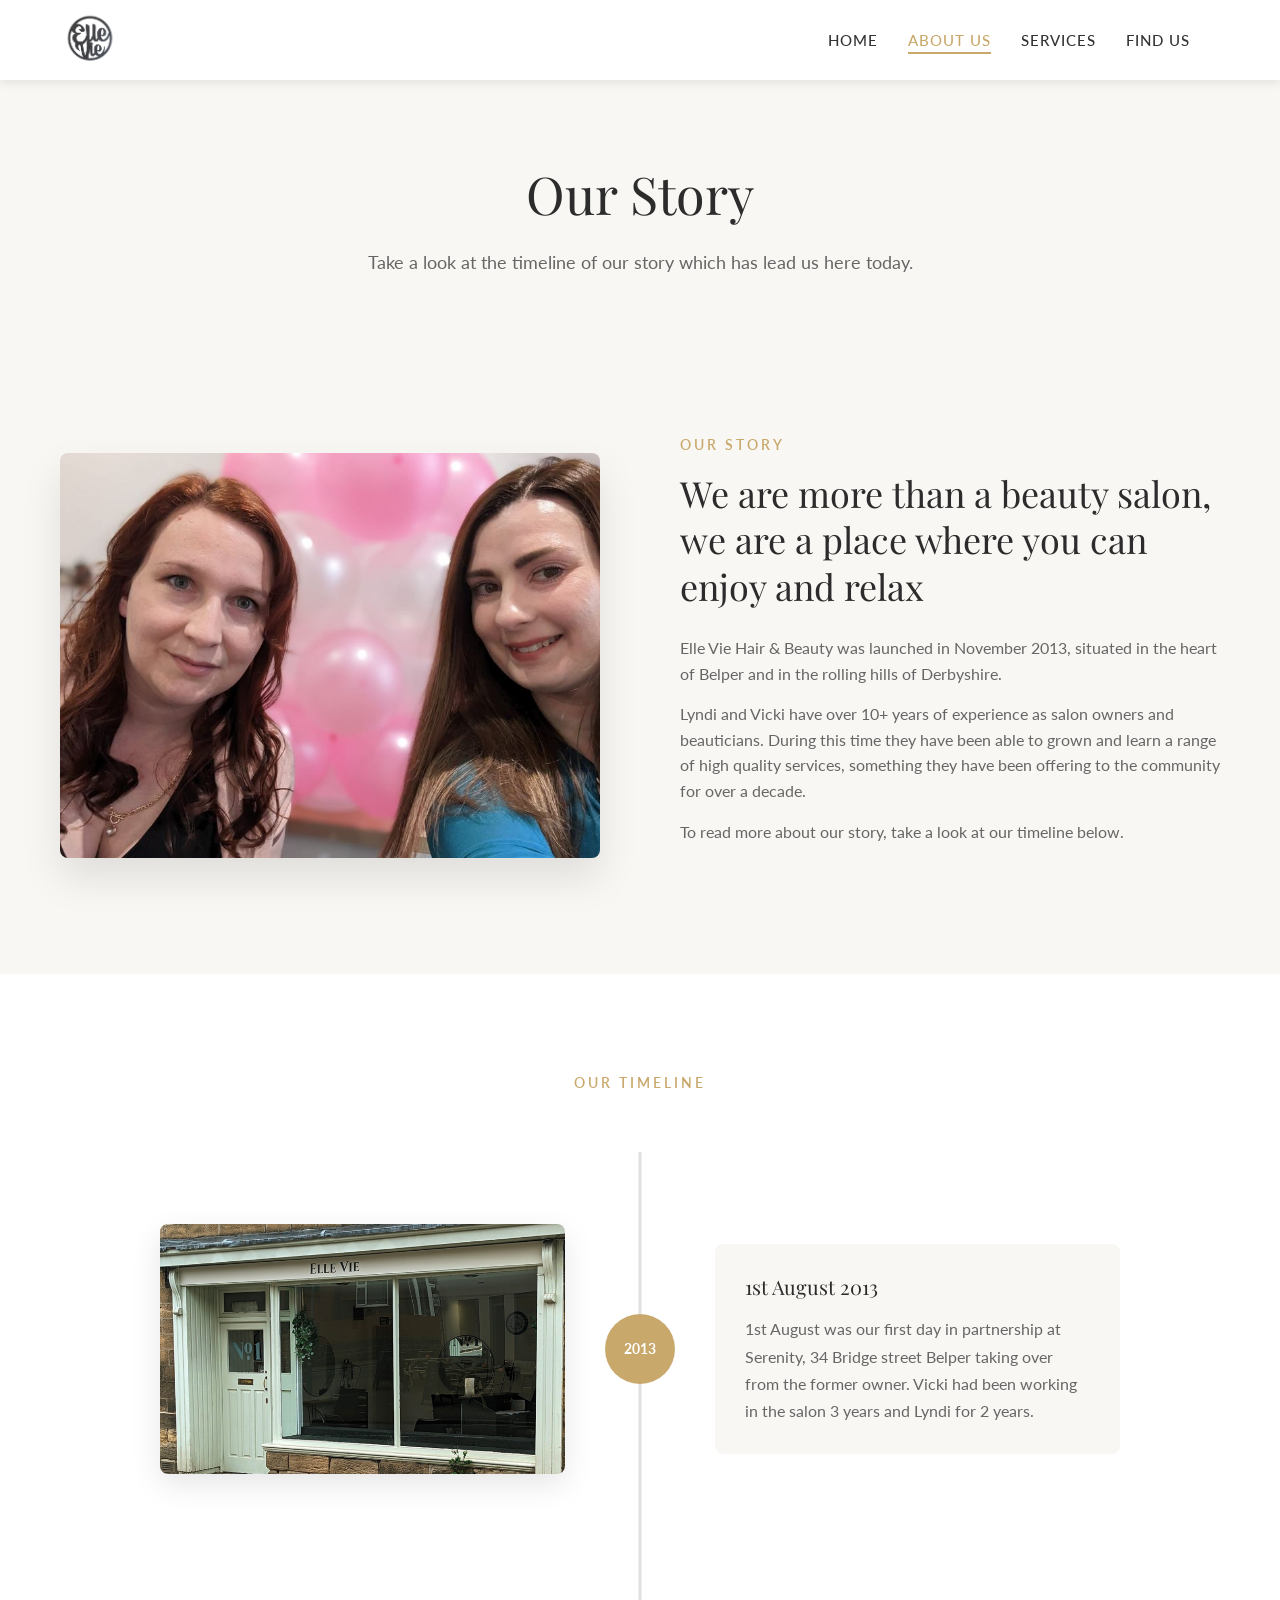
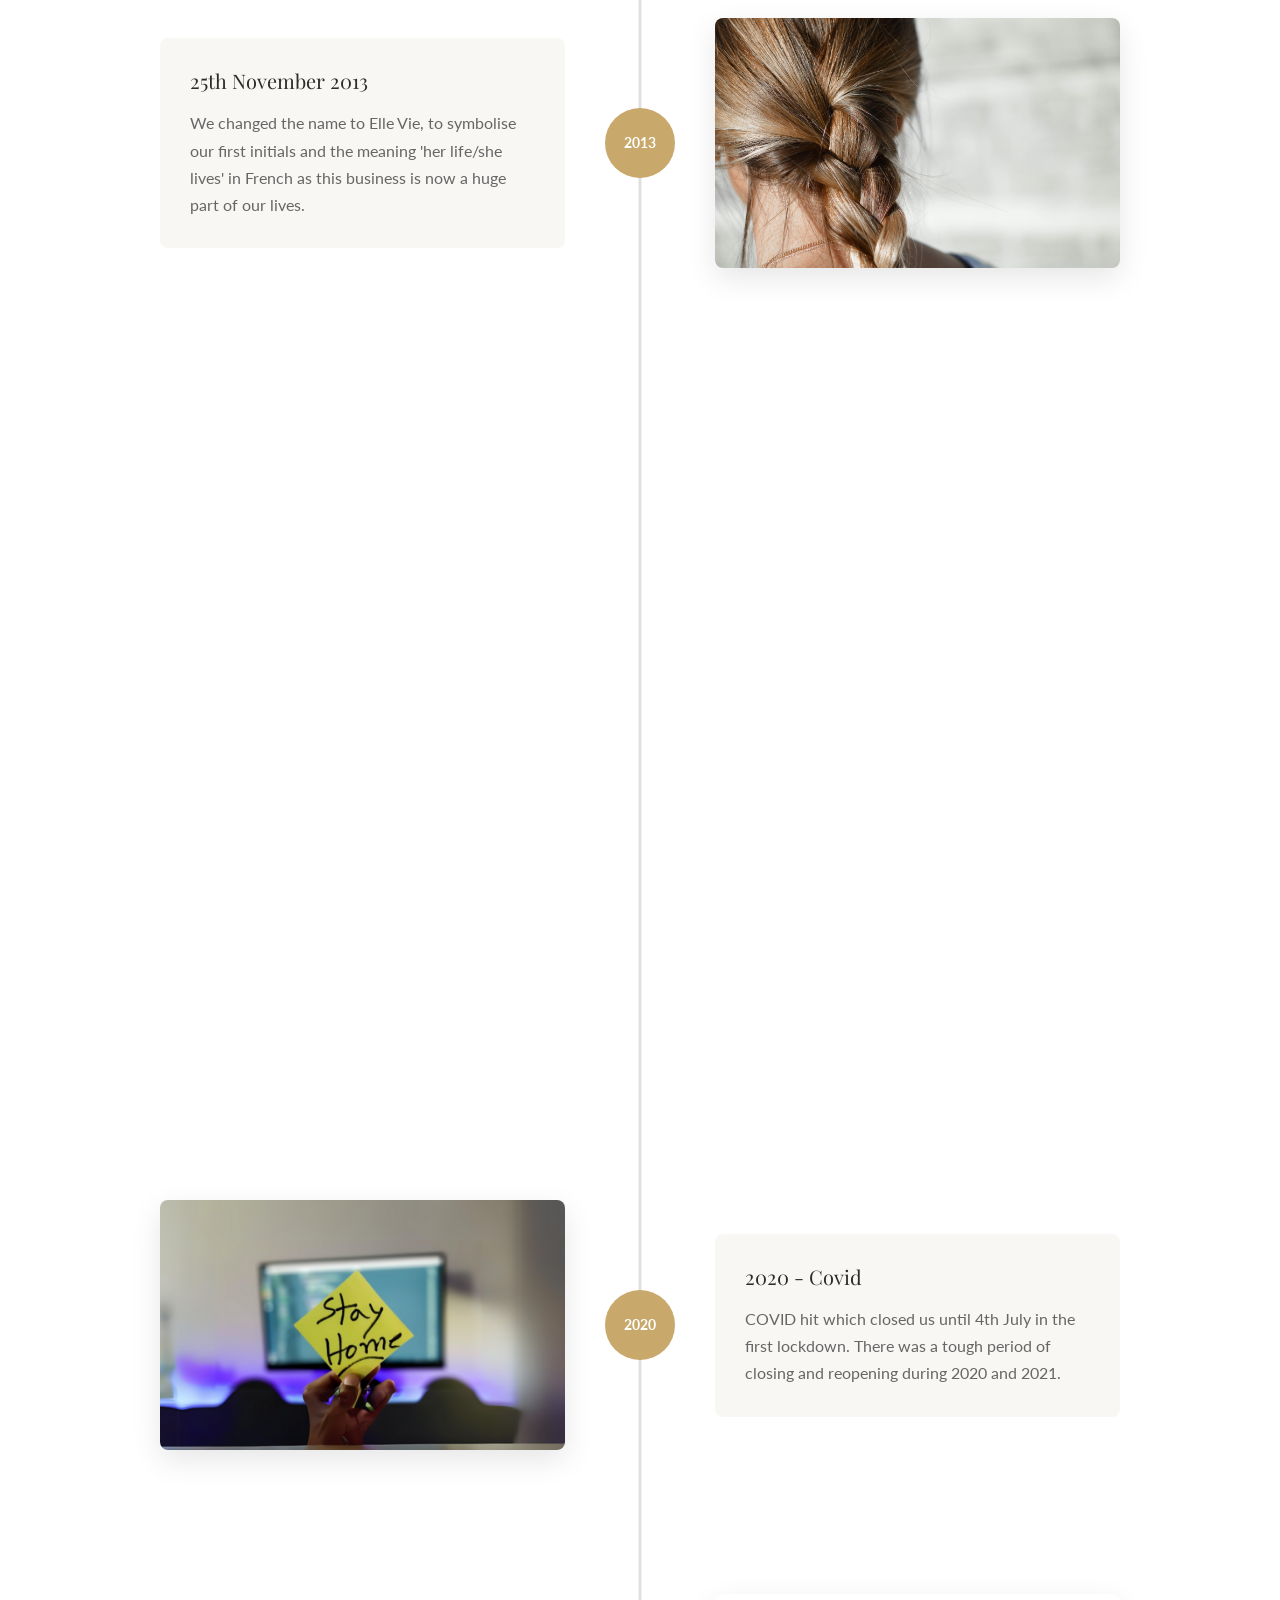
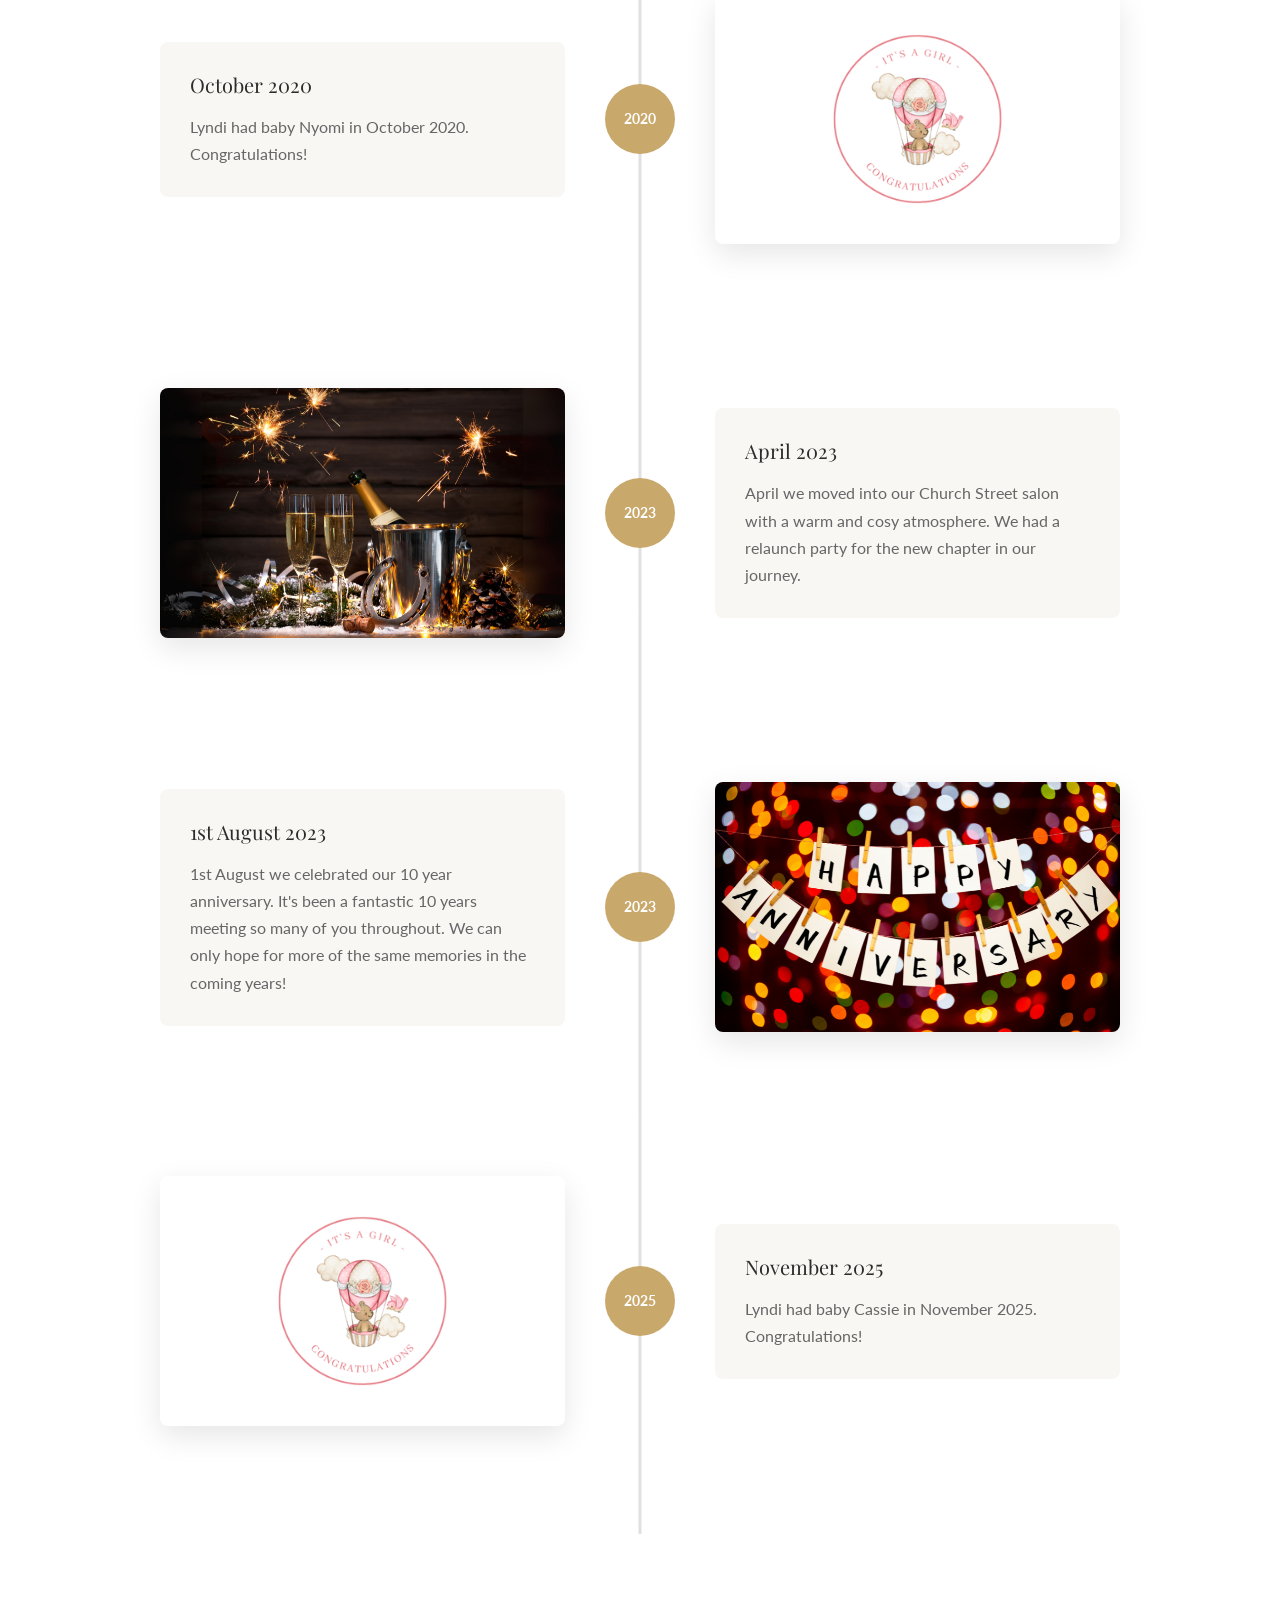
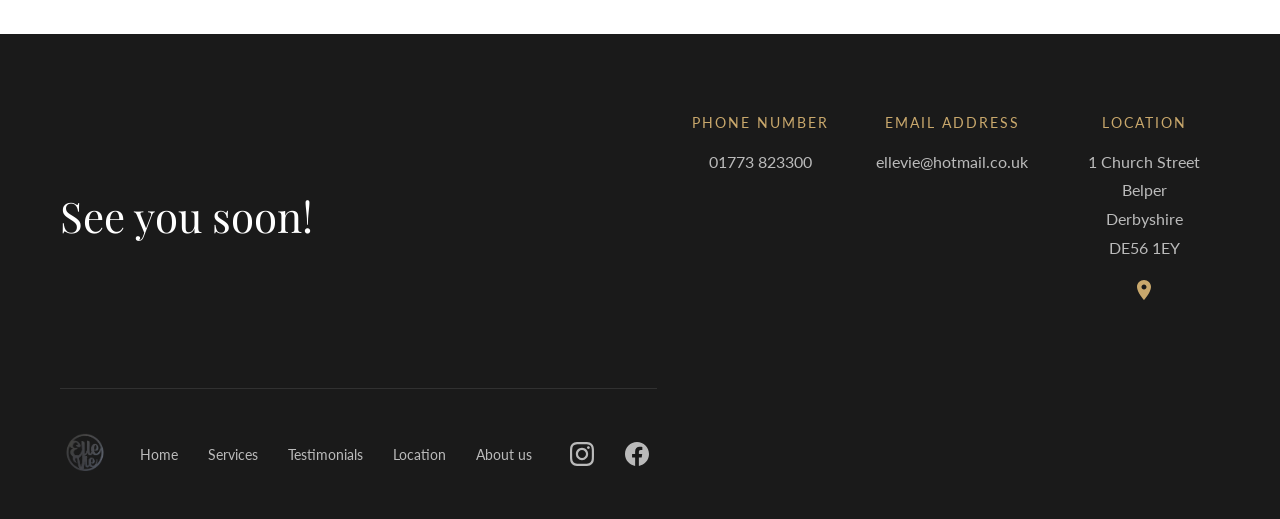
==== commit 78beb67d: "Snap About Us timeline scrolling to each event. Co-authored-by: Cursor <cursoragent@cursor.com>" ====
--- a/about-us.html
+++ b/about-us.html
@@ -286,9 +286,8 @@
       }
     }
 
-    // Timeline functionality - using window.onload for maximum compatibility
     window.onload = function() {
-      // Timeline animation functionality
+      const prefersReducedMotion = window.matchMedia('(prefers-reduced-motion: reduce)').matches;
       const timelineItems = document.querySelectorAll('.timeline__item');
       const observer = new window.IntersectionObserver((entries, observer) => {
         entries.forEach(entry => {
@@ -299,52 +298,86 @@
           }
         });
       }, {
-        threshold: 0.2
+        threshold: 0.15,
+        rootMargin: '0px 0px 20% 0px'
       });
       timelineItems.forEach(item => {
         observer.observe(item);
       });
 
-      // Animated timeline line
       const timelineContainer = document.querySelector('.timeline__container');
       const timeline = document.querySelector('.timeline');
-      
+      let lineTick = false;
+      let settling = false;
+
       function updateTimelineLine() {
         if (!timelineContainer || !timeline) return;
-        
-        const timelineRect = timeline.getBoundingClientRect();
-        const windowHeight = window.innerHeight;
-        
-        const timelineTop = timelineRect.top;
-        const timelineBottom = timelineRect.bottom;
-        const timelineHeight = timelineRect.height;
-        
-        let scrollProgress = 0;
-        
-        if (timelineBottom < 0) {
-          scrollProgress = 1;
+
+        const containerRect = timelineContainer.getBoundingClientRect();
+        const viewMid = window.innerHeight * 0.45;
+        let progress = 0;
+
+        if (containerRect.bottom <= 0) {
+          progress = 1;
+        } else if (containerRect.top < window.innerHeight && containerRect.height > 0) {
+          progress = (viewMid - containerRect.top) / containerRect.height;
         }
-        else if (timelineTop > windowHeight) {
-          scrollProgress = 0;
+
+        timelineContainer.style.setProperty('--line-progress', (Math.max(0, Math.min(1, progress)) * 100) + '%');
+      }
+
+      function onScrollFrame() {
+        updateTimelineLine();
+        lineTick = false;
+      }
+
+      window.addEventListener('scroll', function() {
+        if (!lineTick) {
+          lineTick = true;
+          window.requestAnimationFrame(onScrollFrame);
         }
-        else {
-          const scrolledPastTop = Math.max(0, -timelineTop);
-          const totalScrollableDistance = timelineHeight + windowHeight;
-          scrollProgress = Math.min(scrolledPastTop / (timelineHeight - windowHeight + 200), 1);
-          
-          if (timelineTop < windowHeight) {
-            const entryProgress = Math.max(0, (windowHeight - timelineTop) / windowHeight);
-            scrollProgress = Math.max(scrollProgress, entryProgress * 0.1);
-          }
-        }
-        
-        scrollProgress = Math.max(0, Math.min(1, scrollProgress));
-        timelineContainer.style.setProperty('--line-progress', `${scrollProgress * 100}%`);
-      }
-      
-      window.addEventListener('scroll', updateTimelineLine);
+      }, { passive: true });
       window.addEventListener('resize', updateTimelineLine);
       updateTimelineLine();
+
+      function settleToEvent() {
+        if (settling || prefersReducedMotion || !timeline || timelineItems.length === 0) return;
+        if (window.matchMedia('(pointer: coarse)').matches) return;
+
+        const timelineRect = timeline.getBoundingClientRect();
+        if (timelineRect.bottom < 120 || timelineRect.top > window.innerHeight - 120) return;
+
+        const headerOffset = parseFloat(getComputedStyle(document.documentElement).getPropertyValue('--header-height')) || 80;
+        const viewCenter = headerOffset + (window.innerHeight - headerOffset) / 2;
+        let nearest = null;
+        let nearestDist = Infinity;
+
+        timelineItems.forEach(function(item) {
+          const rect = item.getBoundingClientRect();
+          const dist = Math.abs((rect.top + rect.height / 2) - viewCenter);
+          if (dist < nearestDist) {
+            nearestDist = dist;
+            nearest = item;
+          }
+        });
+
+        if (!nearest || nearestDist < 28 || nearestDist > window.innerHeight * 0.38) return;
+        settling = true;
+        nearest.scrollIntoView({ behavior: 'smooth', block: 'center' });
+        window.setTimeout(function() {
+          settling = false;
+        }, 420);
+      }
+
+      if ('onscrollend' in window) {
+        window.addEventListener('scrollend', settleToEvent, { passive: true });
+      } else {
+        var settleTimer;
+        window.addEventListener('scroll', function() {
+          window.clearTimeout(settleTimer);
+          settleTimer = window.setTimeout(settleToEvent, 90);
+        }, { passive: true });
+      }
       
       // Scroll to top button
       var scrollBtn = document.getElementById('scrollToTop');
--- a/css/style.css
+++ b/css/style.css
@@ -35,6 +35,22 @@
 
 html {
   scroll-behavior: smooth;
+}
+
+html:has(.timeline) {
+  scroll-padding-top: var(--header-height);
+}
+
+@media (prefers-reduced-motion: no-preference) {
+  html:has(.timeline) {
+    scroll-snap-type: y proximity;
+  }
+
+  @media (pointer: coarse) {
+    html:has(.timeline) {
+      scroll-snap-type: y mandatory;
+    }
+  }
 }
 
 body {
@@ -1037,6 +1053,7 @@
 .footer {
   background-color: var(--color-cream);
   padding: 40px 0;
+  scroll-snap-align: start;
 }
 
 .footer__container {
@@ -1364,15 +1381,22 @@
   grid-template-columns: 1fr auto 1fr;
   gap: 40px;
   align-items: center;
-  margin-bottom: 60px;
+  margin-bottom: 0;
+  padding-block: 8vh;
   opacity: 1;
   transform: translateY(0);
-  transition: all 0.6s ease;
+  transition: opacity 0.45s ease-out, transform 0.45s ease-out;
+  scroll-snap-align: center;
+  scroll-snap-stop: always;
+}
+
+.timeline__item:last-child {
+  padding-bottom: 12vh;
 }
 
 .timeline__item--hidden {
   opacity: 0;
-  transform: translateY(30px);
+  transform: translateY(12px);
 }
 
 .timeline__item--visible {
@@ -1912,6 +1936,7 @@
   .timeline__item {
     grid-template-columns: auto 1fr;
     gap: 20px;
+    padding-block: 5vh;
   }
   
   .timeline__item:nth-child(even) .timeline__content,
@@ -2672,6 +2697,16 @@
     animation-iteration-count: 1 !important;
     transition-duration: 0.01ms !important;
   }
+
+  html:has(.timeline) {
+    scroll-snap-type: none;
+    scroll-behavior: auto;
+  }
+
+  .timeline__item--hidden {
+    opacity: 1;
+    transform: none;
+  }
   
   .animate-on-scroll {
     opacity: 1;
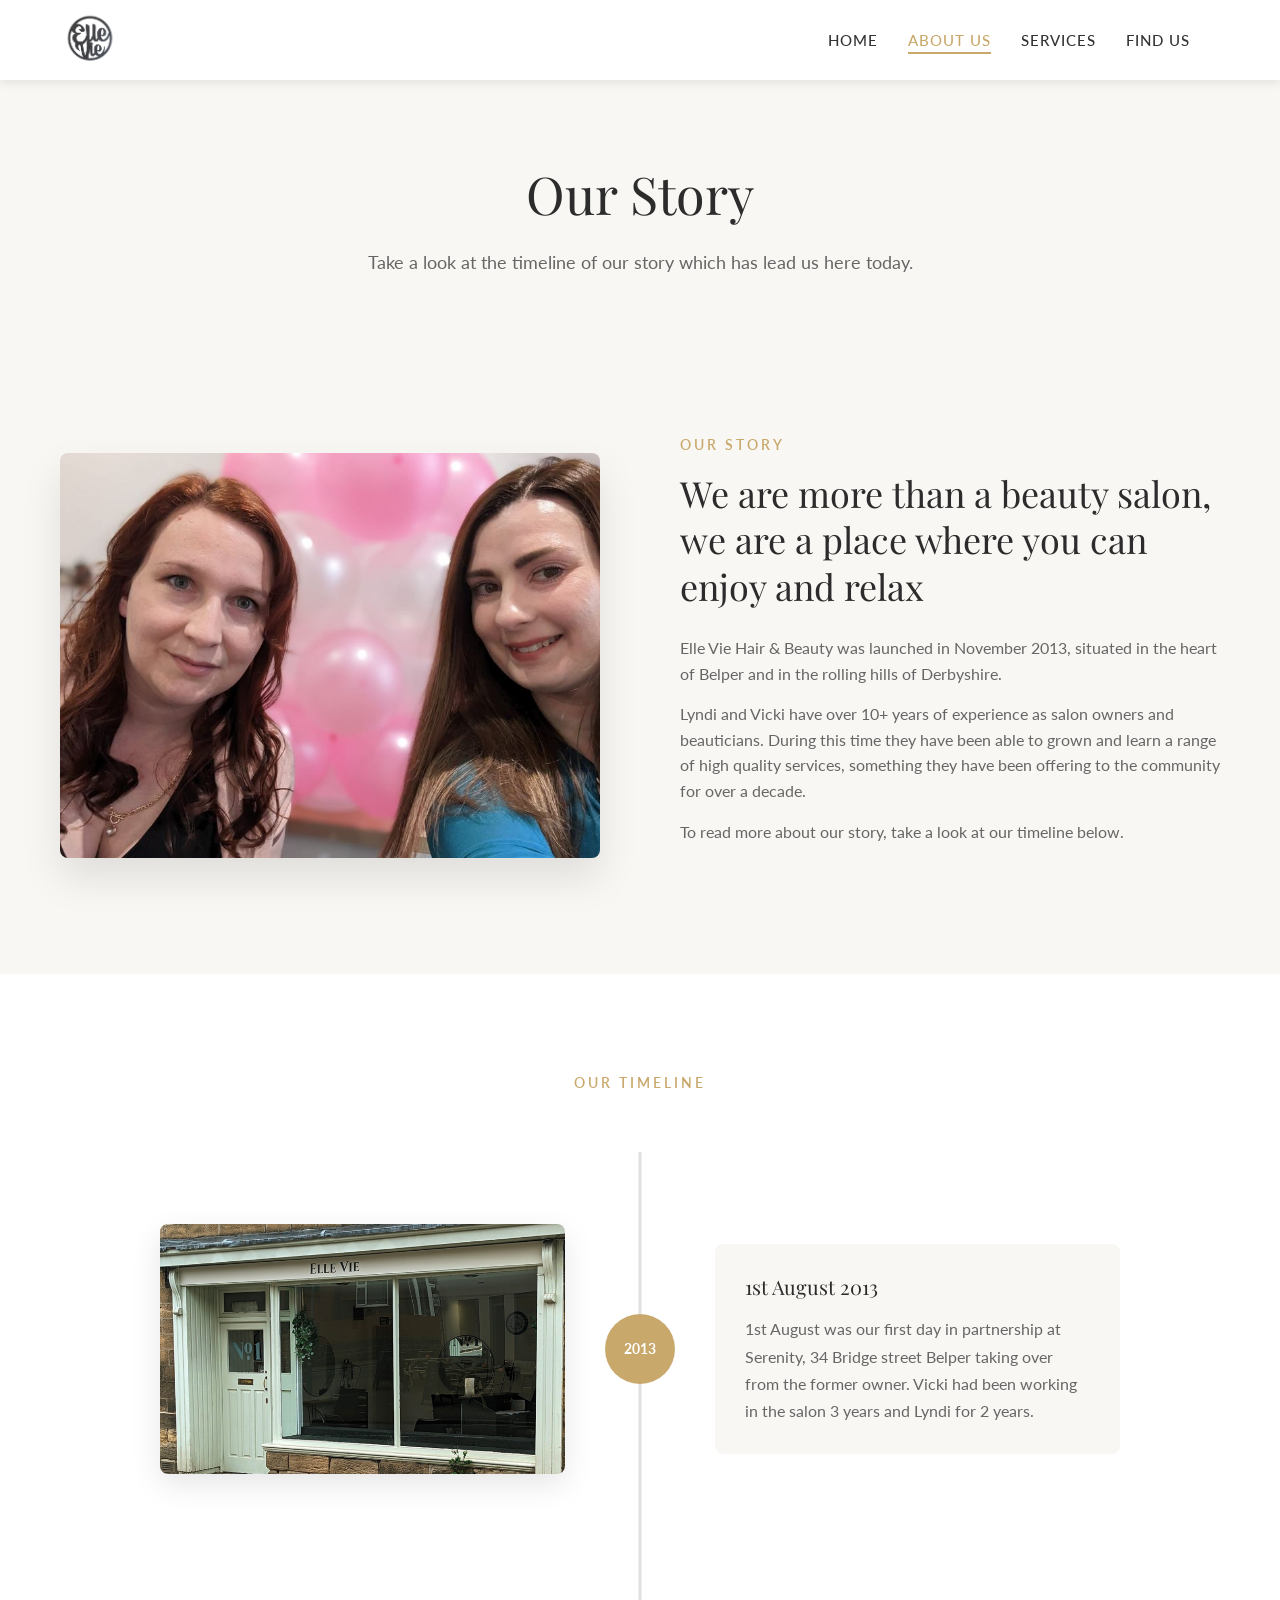
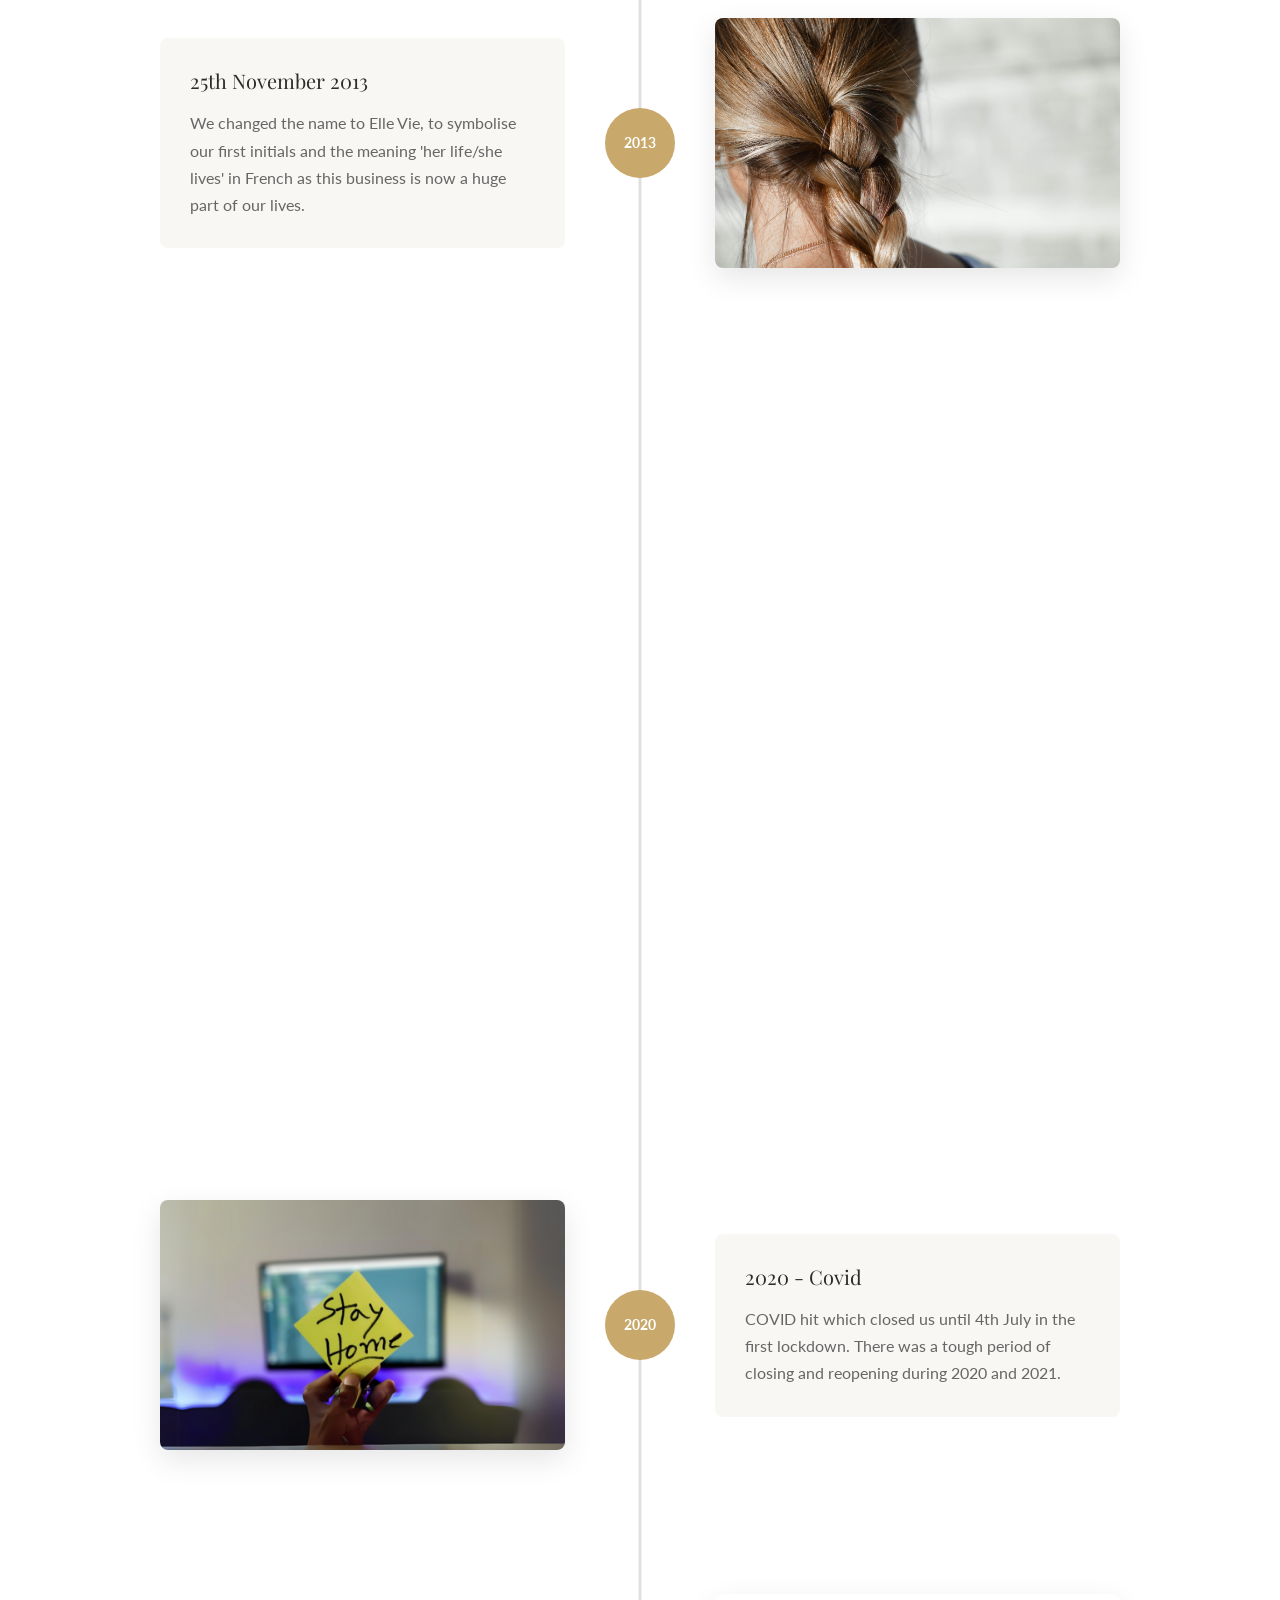
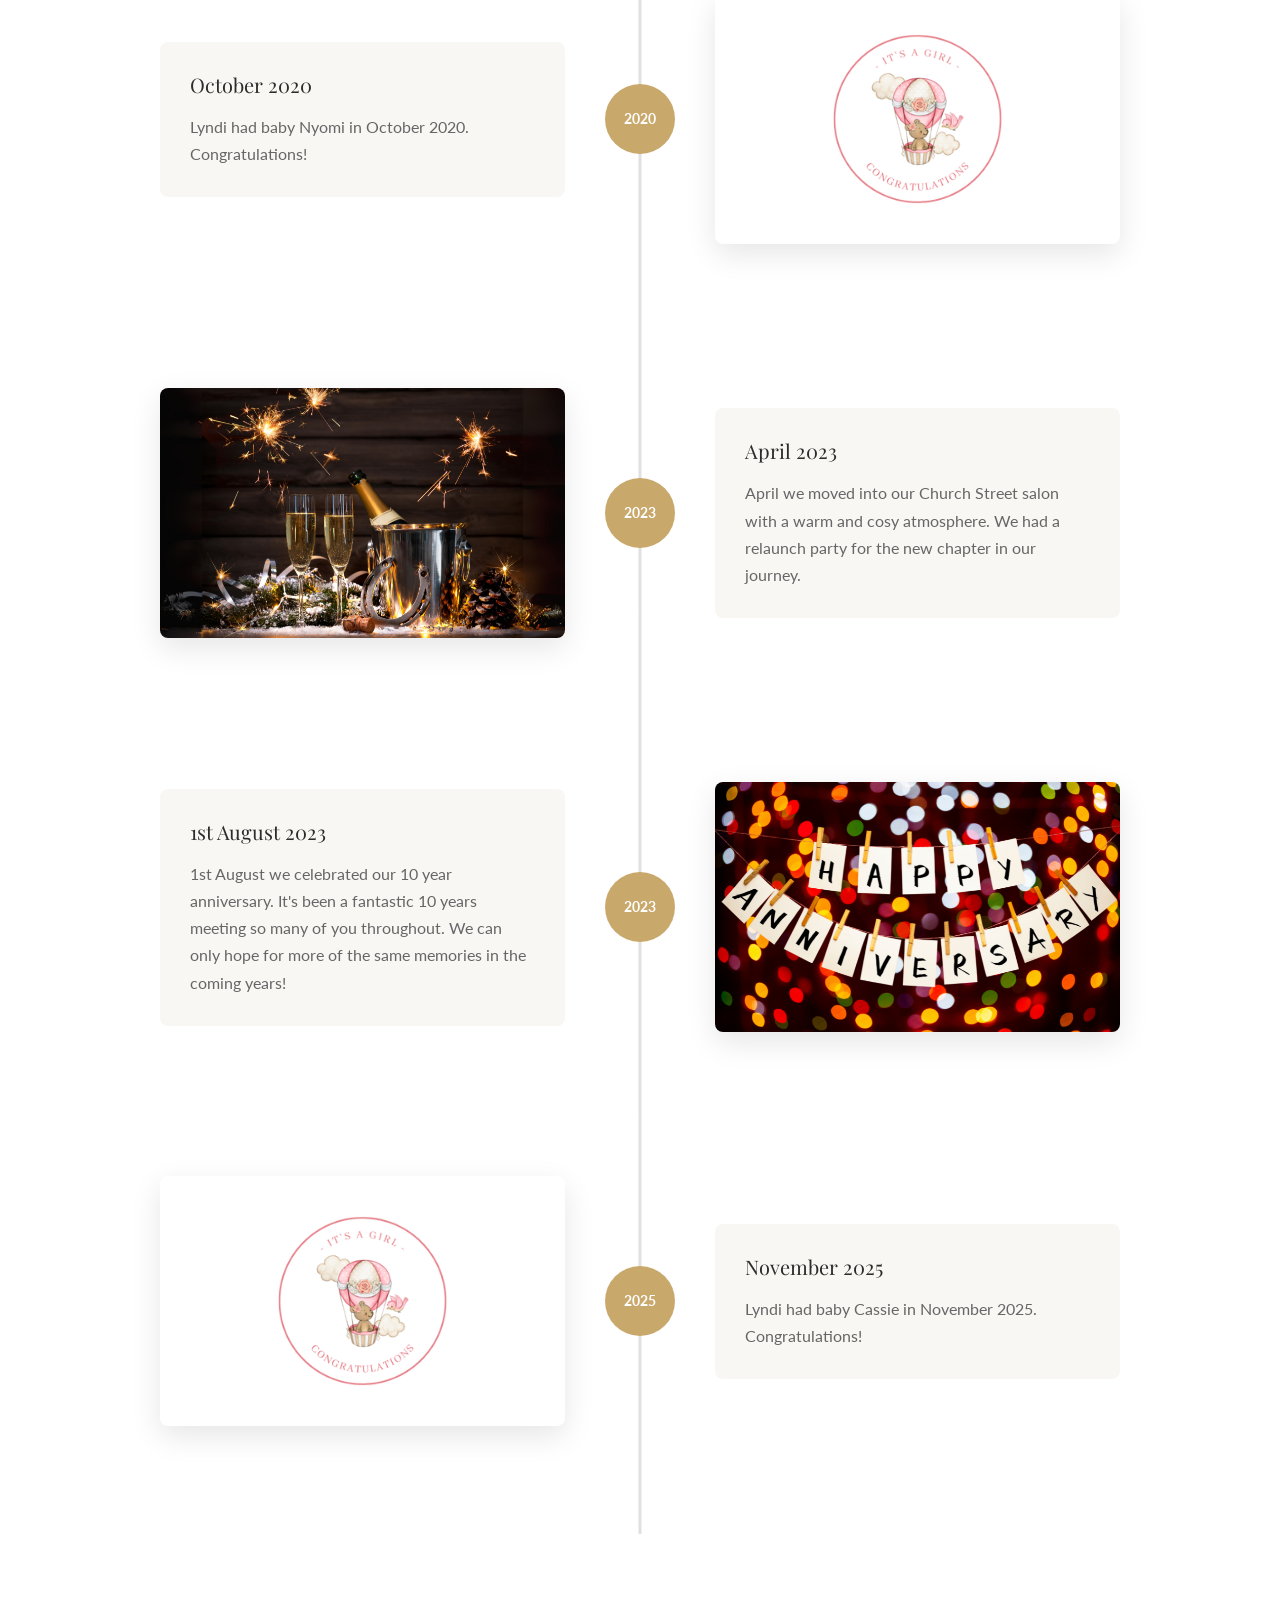
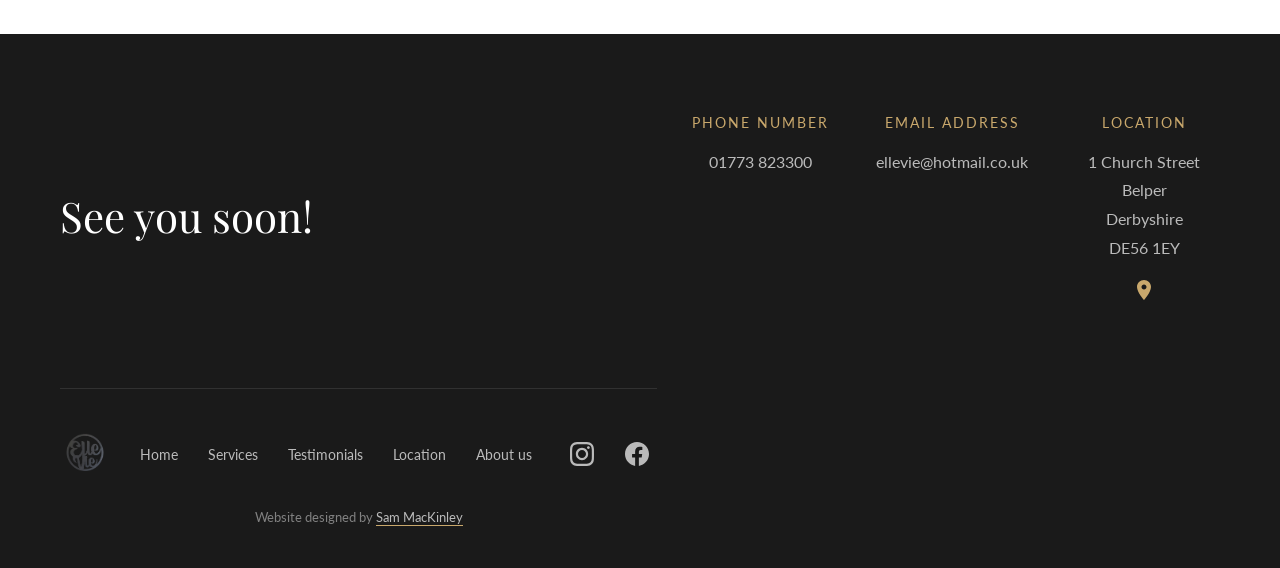
==== commit b51898f1: "Add Sam MacKinley designer credit to every footer. Co-authored-by: Cursor <cursoragent@cursor.com>" ====
--- a/about-us.html
+++ b/about-us.html
@@ -271,6 +271,7 @@
               </div>
             </div>
           </div>
+          <p class="footer__credit">Website designed by <a href="https://sammackinley.com" target="_blank" rel="noopener noreferrer">Sam MacKinley</a></p>
         </div>
       </div>
     </footer>
--- a/css/style.css
+++ b/css/style.css
@@ -1110,6 +1110,24 @@
   transform: translateY(-3px);
 }
 
+.footer__credit {
+  flex-basis: 100%;
+  margin: 12px 0 0;
+  text-align: center;
+  font-size: 13px;
+  color: var(--color-text-light);
+}
+
+.footer__credit a {
+  color: var(--color-secondary);
+  text-decoration: none;
+  border-bottom: 1px solid var(--color-primary);
+}
+
+.footer__credit a:hover {
+  color: var(--color-primary);
+}
+
 /* Dark Footer Variant */
 .footer--dark {
   background-color: var(--color-dark);
@@ -1207,6 +1225,19 @@
 }
 
 .footer--dark .footer__social-link:hover {
+  color: var(--color-white);
+}
+
+.footer--dark .footer__credit {
+  margin-top: 28px;
+  color: rgba(255, 255, 255, 0.45);
+}
+
+.footer--dark .footer__credit a {
+  color: rgba(255, 255, 255, 0.7);
+}
+
+.footer--dark .footer__credit a:hover {
   color: var(--color-white);
 }
 
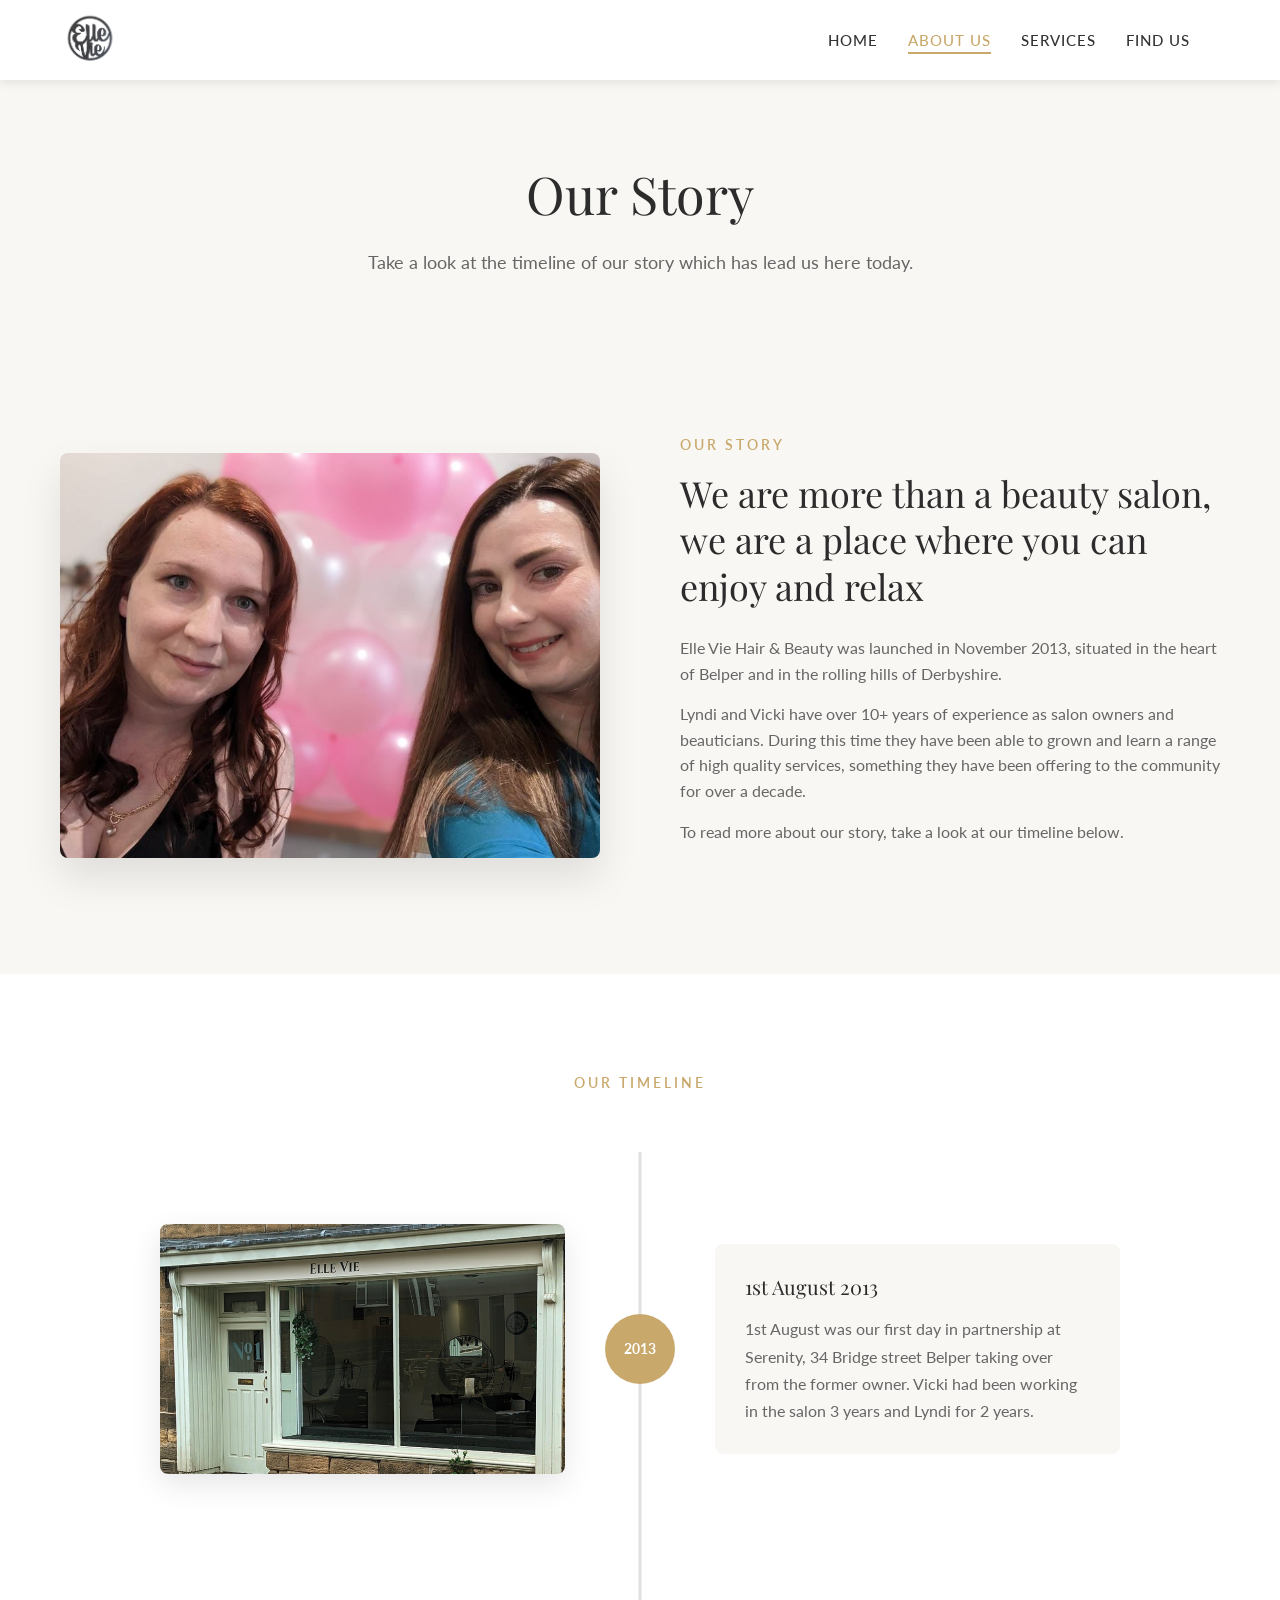
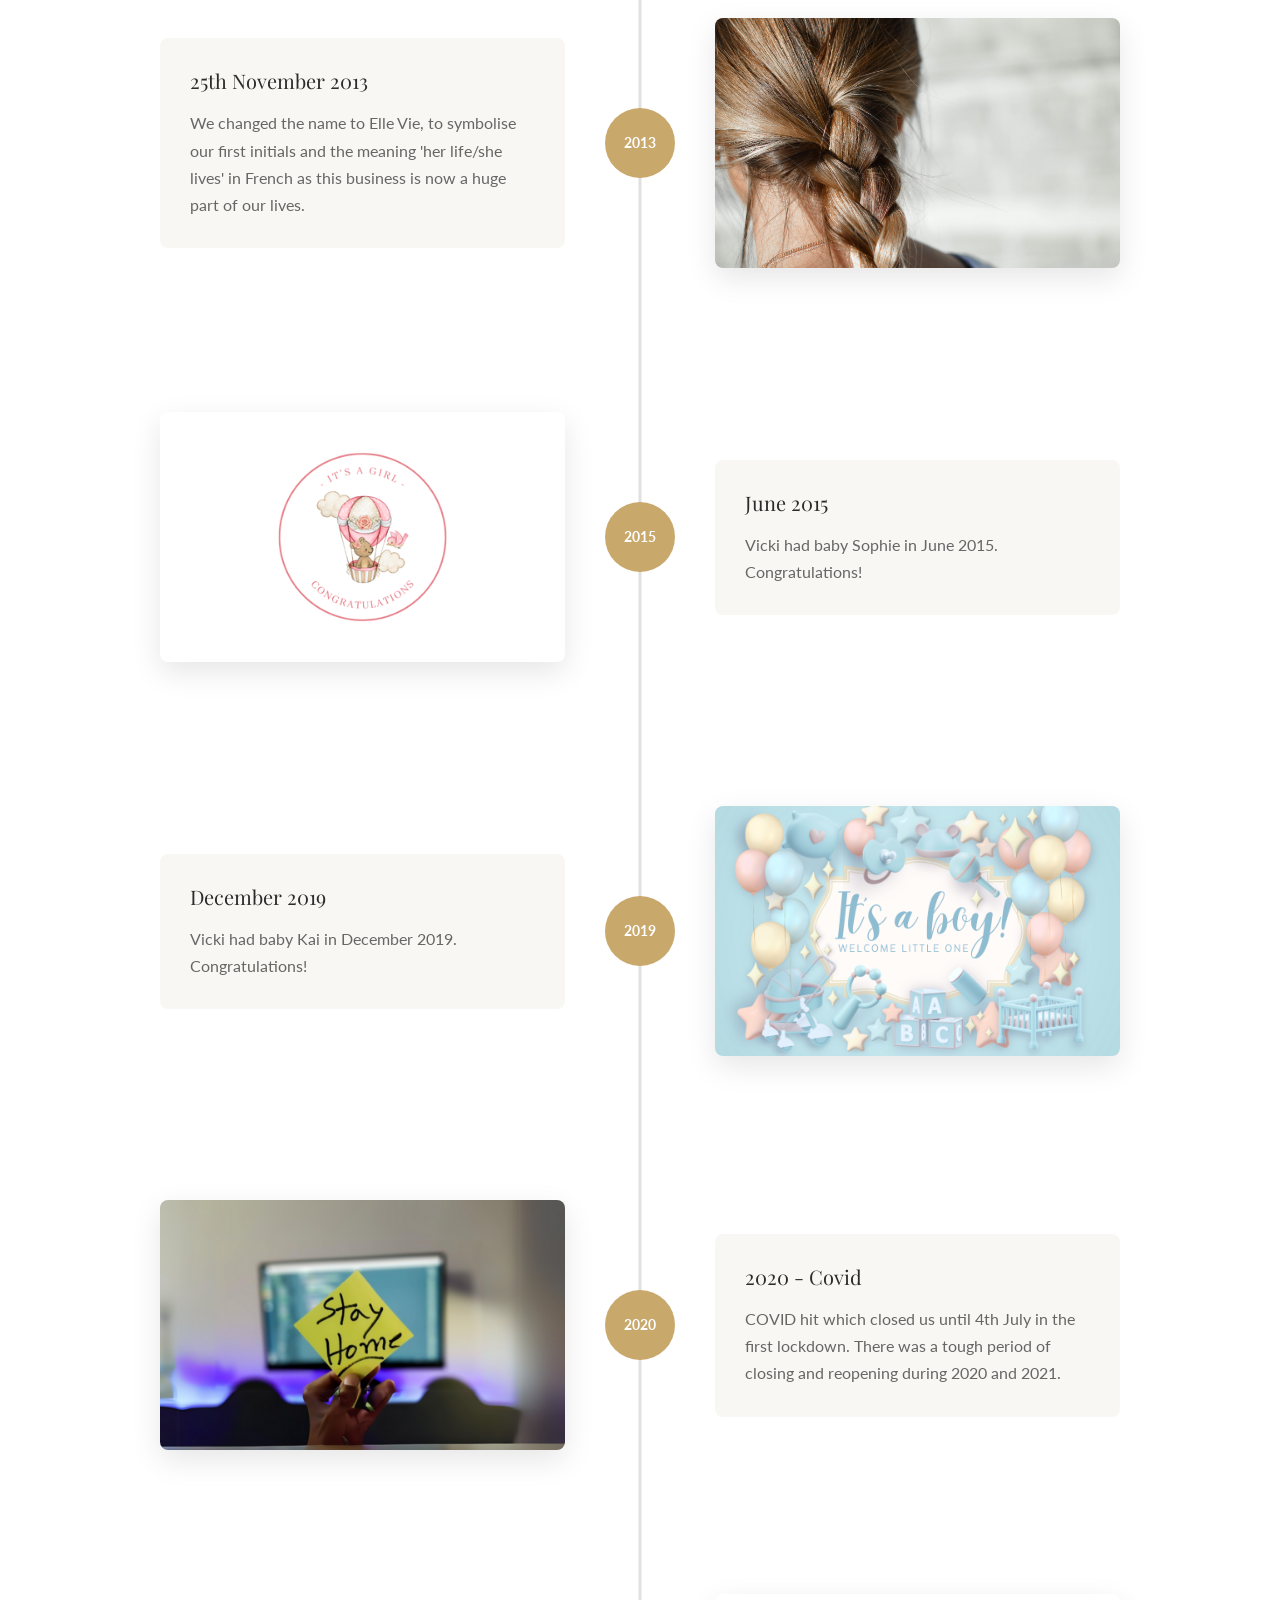
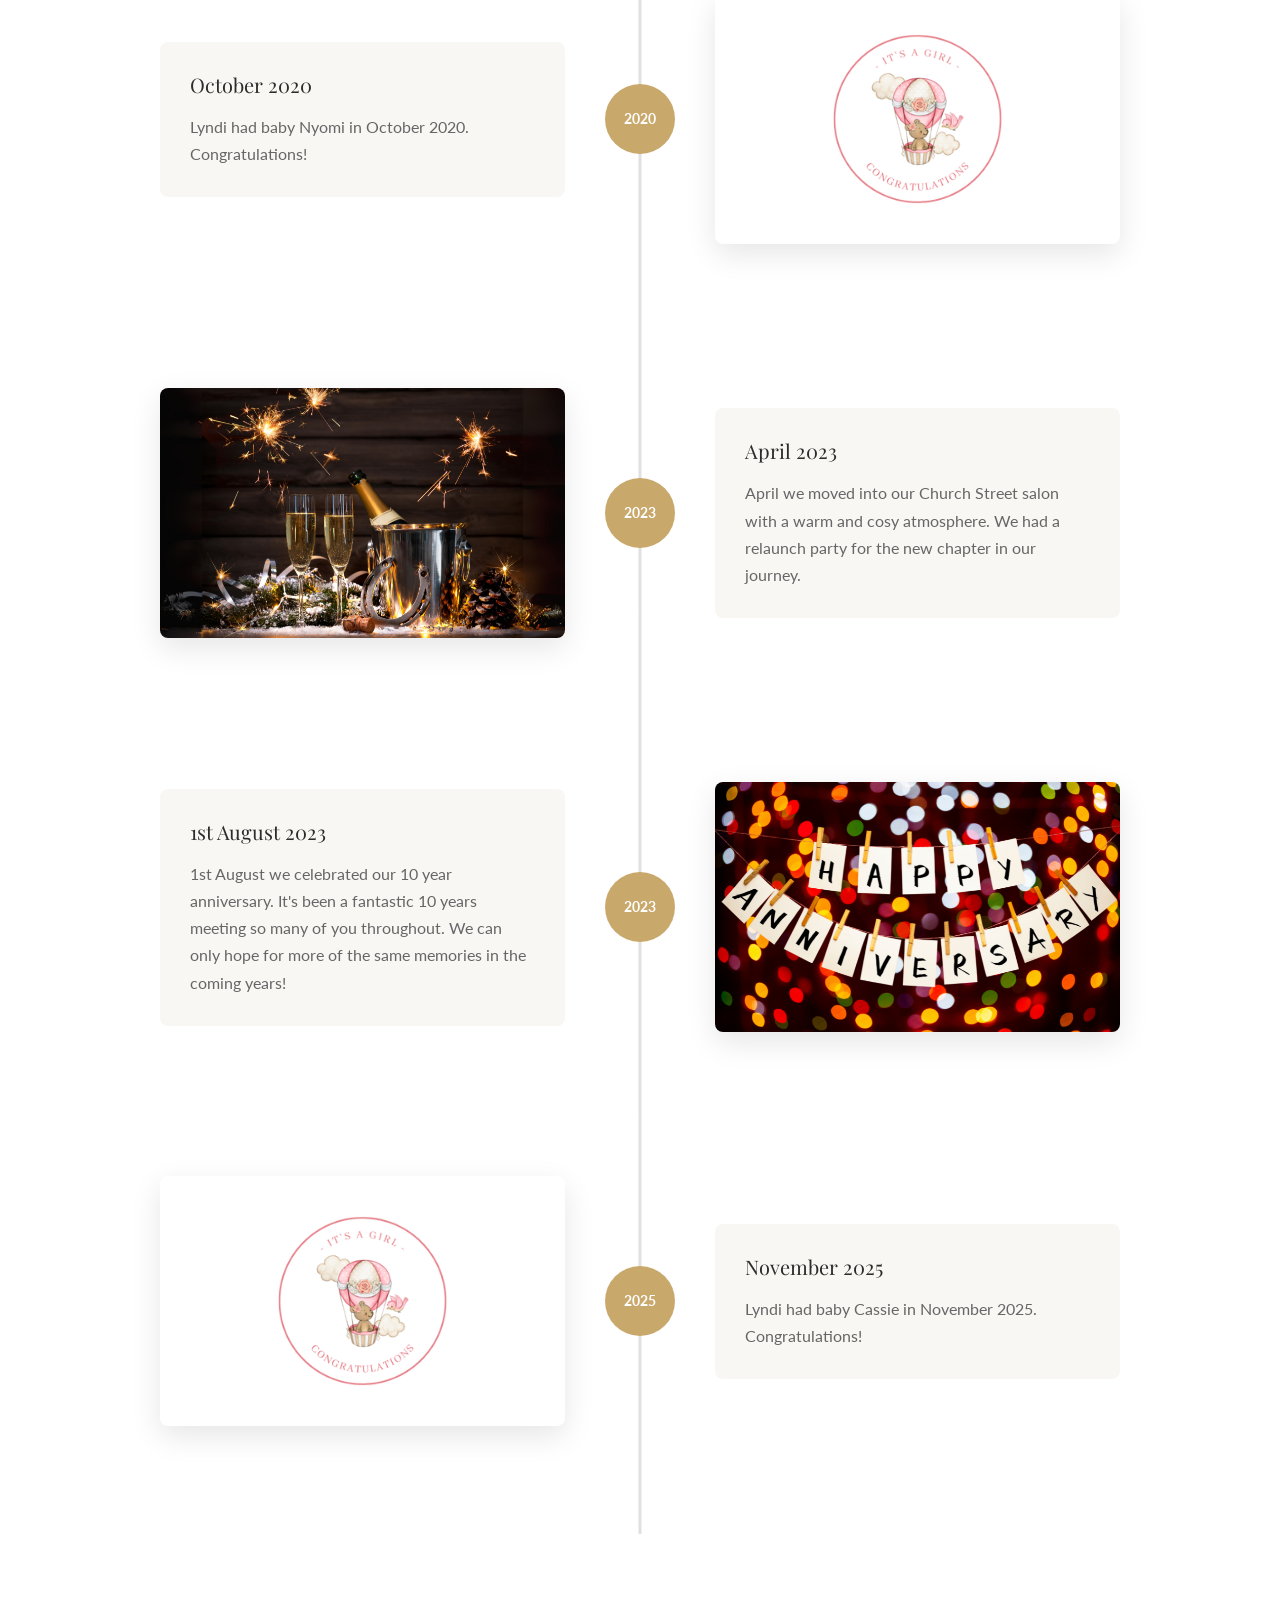
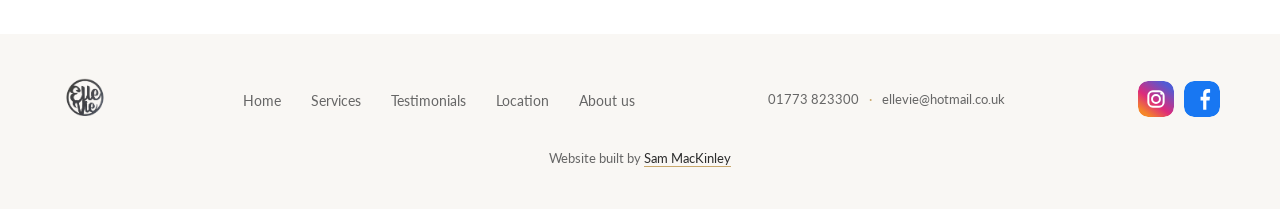
==== commit 86b72d75: "Unify footers on the home layout, with built-by credit and flush social icons. Co-authored-by: Curso" ====
--- a/about-us.html
+++ b/about-us.html
@@ -1,449 +1,443 @@
-<!DOCTYPE html>
-<html lang="en">
-
-<head>
-  <meta charset="UTF-8" />
-  <meta name="viewport" content="width=device-width, initial-scale=1.0" />
-  <title>About Us | Elle Vie Hair &amp; Beauty, Belper</title>
-  <meta name="description" content="Learn about Elle Vie Hair &amp; Beauty, established in 2013 in Belper, Derbyshire. Meet Lyndi and Vicki, salon owners with over 10 years of expertise." />
-  <meta name="keywords" content="Elle Vie about us, Belper salon, Lyndi, Vicki, hair stylists Belper, beauty therapists Derbyshire" />
-  <meta name="author" content="Elle Vie Hair &amp; Beauty" />
-  <meta name="robots" content="index, follow, max-image-preview:large, max-snippet:-1, max-video-preview:-1" />
-  <meta name="theme-color" content="#c9a86c" />
-  <link rel="canonical" href="https://www.elleviebelper.co.uk/about-us.html" />
-  <link rel="icon" type="image/png" href="https://www.elleviebelper.co.uk/images/home/logo.png" />
-  <link rel="apple-touch-icon" href="https://www.elleviebelper.co.uk/images/home/logo.png" />
-  <link rel="manifest" href="site.webmanifest" />
-  <meta property="og:site_name" content="Elle Vie Hair &amp; Beauty" />
-  <meta property="og:locale" content="en_GB" />
-  <meta property="og:type" content="website" />
-  <meta property="og:title" content="About Us | Elle Vie Hair &amp; Beauty, Belper" />
-  <meta property="og:description" content="Meet Lyndi and Vicki — salon owners with over 10 years of expertise in Belper." />
-  <meta property="og:url" content="https://www.elleviebelper.co.uk/about-us.html" />
-  <meta property="og:image" content="https://www.elleviebelper.co.uk/images/about/about-us.jpeg" />
-  <meta property="og:image:alt" content="Lyndi and Vicki at Elle Vie Hair &amp; Beauty" />
-  <meta name="twitter:card" content="summary_large_image" />
-  <meta name="twitter:title" content="About Us | Elle Vie Hair &amp; Beauty, Belper" />
-  <meta name="twitter:description" content="Meet Lyndi and Vicki — salon owners with over 10 years of expertise in Belper." />
-  <meta name="twitter:image" content="https://www.elleviebelper.co.uk/images/about/about-us.jpeg" />
-  <link rel="preconnect" href="https://fonts.googleapis.com" />
-  <link rel="preconnect" href="https://fonts.gstatic.com" crossorigin />
-  <link href="https://fonts.googleapis.com/css2?family=Lato:wght@400;600;700&family=Playfair+Display:wght@400;500;600&display=swap" rel="stylesheet" />
-  <link rel="stylesheet" href="css/style.css" />
-  <script type="application/ld+json">
-  {
-    "@context": "https://schema.org",
-    "@graph": [
-      {
-        "@type": "AboutPage",
-        "@id": "https://www.elleviebelper.co.uk/about-us.html#webpage",
-        "url": "https://www.elleviebelper.co.uk/about-us.html",
-        "name": "About Us | Elle Vie Hair & Beauty",
-        "description": "The story of Elle Vie Hair & Beauty in Belper, founded in 2013 by Lyndi and Vicki.",
-        "isPartOf": { "@id": "https://www.elleviebelper.co.uk/#website" },
-        "about": { "@id": "https://www.elleviebelper.co.uk/#business" }
-      },
-      {
-        "@type": "BreadcrumbList",
-        "itemListElement": [
-          { "@type": "ListItem", "position": 1, "name": "Home", "item": "https://www.elleviebelper.co.uk/" },
-          { "@type": "ListItem", "position": 2, "name": "About Us", "item": "https://www.elleviebelper.co.uk/about-us.html" }
-        ]
-      }
-    ]
-  }
-  </script>
-</head>
-
-<body>
-  <a href="#main-content" class="skip-link">Skip to main content</a>
-  <div class="wrapper">
-    <header class="header">
-      <div class="header__container">
-        <a href="index.html" class="header__logo logo">
-          <img src="images/home/logo.png" alt="Elle Vie" />
-        </a>
-        <div class="header__navigation">
-          <div class="header__menu menu">
-            <nav class="menu__body" role="navigation" aria-label="Main navigation">
-              <ul class="menu__list">
-                <li class="menu__item"><a href="index.html" class="menu__link">Home</a></li>
-                <li class="menu__item"><a href="about-us.html" class="menu__link active">About Us</a></li>
-                <li class="menu__item"><a href="services.html" class="menu__link">Services</a></li>
-                <li class="menu__item"><a href="https://www.google.com/maps/place/Elle+Vie+Hair+%26+Beauty/@53.0240433,-1.4788394,15z/data=!4m2!3m1!1s0x0:0xa0e044187cab722d?sa=X&ved=2ahUKEwjLvsyBmYyDAxWkQkEAHSjqBVkQ_BJ6BAgUEAA" class="menu__link" target="_blank">Find Us</a></li>
-              </ul>
-            </nav>
-          </div>
-          <div class="header__actions actions-header">
-            <button type="button" class="menu__icon icon-menu" onclick="toggleMenu()" aria-label="Toggle navigation menu" aria-expanded="false"><span></span></button>
-          </div>
-        </div>
-      </div>
-    </header>
-    <main class="page" id="main-content">
-      <section class="page__story story">
-        <div class="story__container">
-          <h1 class="story__title">Our Story</h1>
-          <div class="story__subheading">
-            Take a look at the timeline of our story which has lead us here today.
-          </div>
-        </div>
-      </section>
-      <section class="page__about about animate-on-scroll">
-        <div class="about__container">
-          <div class="about__image"><img src="images/about/about-us.jpeg" alt="img" /></div>
-          <div class="about__content">
-            <h3 class="about__subtitle">OUR STORY</h3>
-            <h2 class="about__title">We are more than a beauty salon, we are a place where you can enjoy and relax</h2>
-            <div class="about__text">
-              <p>
-                Elle Vie Hair & Beauty was launched in November 2013, situated in the heart of Belper and in the rolling hills of Derbyshire.
-              </p>
-              <p>
-                Lyndi and Vicki have over 10+ years of experience as salon owners and beauticians. During this time they have been able to grown and learn a range of high quality services, something they have been offering to the community for over a decade.
-              </p>
-              <p>
-                To read more about our story, take a look at our timeline below.
-              </p>
-            </div>
-          </div>
-        </div>
-      </section>
-      <section class="timeline animate-on-scroll">
-        <h2 class="timeline__title">OUR TIMELINE</h2>
-        <div class="timeline__container">
-          <div class="timeline__item timeline__item--hidden">
-            <div class="timeline__image">
-              <img src="images/timeline/1.png" alt="Serenity Salon">
-            </div>
-            <div class="timeline__year">2013</div>
-            <div class="timeline__content">
-              <h3>1st August 2013</h3>
-              <p>1st August was our first day in partnership at Serenity, 34 Bridge street Belper taking over from the former owner. Vicki had been working in the salon 3 years and Lyndi for 2 years.</p>
-            </div>
-          </div>
-
-          <div class="timeline__item timeline__item--hidden">
-            <div class="timeline__content">
-              <h3>25th November 2013</h3>
-              <p>We changed the name to Elle Vie, to symbolise our first initials and the meaning 'her life/she lives' in French as this business is now a huge part of our lives.</p>
-            </div>
-            <div class="timeline__year">2013</div>
-            <div class="timeline__image">
-              <img src="images/timeline/2.jpg" alt="Elle Vie Name Change">
-            </div>
-          </div>
-
-          <div class="timeline__item timeline__item--hidden">
-            <div class="timeline__image">
-              <img src="images/timeline/3-5.png" alt="June 2015 Event">
-            </div>
-            <div class="timeline__year">2015</div>
-            <div class="timeline__content">
-              <h3>June 2015</h3>
-              <p>Vicki had baby Sophie in June 2015. Congratulations!</p>
-            </div>
-          </div>
-
-          <div class="timeline__item timeline__item--hidden">
-            <div class="timeline__content">
-              <h3>December 2019</h3>
-              <p>Vicki had baby Kai in December 2019. Congratulations!</p>
-            </div>
-            <div class="timeline__year">2019</div>
-            <div class="timeline__image">
-              <img src="images/timeline/4.png" alt="December 2019 Event">
-            </div>
-          </div>
-
-          <div class="timeline__item timeline__item--hidden">
-            <div class="timeline__image">
-              <img src="images/timeline/5.png" alt="Covid 2020">
-            </div>
-            <div class="timeline__year">2020</div>
-            <div class="timeline__content">
-              <h3>2020 - Covid</h3>
-              <p>COVID hit which closed us until 4th July in the first lockdown. There was a tough period of closing and reopening during 2020 and 2021.</p>
-            </div>
-          </div>
-
-          <div class="timeline__item timeline__item--hidden">
-            <div class="timeline__content">
-              <h3>October 2020</h3>
-              <p>Lyndi had baby Nyomi in October 2020. Congratulations!</p>
-            </div>
-            <div class="timeline__year">2020</div>
-            <div class="timeline__image">
-              <img src="images/timeline/3-5.png" alt="October 2020 Event">
-            </div>
-          </div>
-
-          <div class="timeline__item timeline__item--hidden">
-            <div class="timeline__image">
-              <img src="images/timeline/7.png" alt="10 Year Celebration">
-            </div>
-            <div class="timeline__year">2023</div>
-            <div class="timeline__content">
-              <h3>April 2023</h3>
-              <p>April we moved into our Church Street salon with a warm and cosy atmosphere. We had a relaunch party for the new chapter in our journey.</p>
-            </div>
-          </div>
-
-          <div class="timeline__item timeline__item--hidden">
-            <div class="timeline__content">
-              <h3>1st August 2023</h3>
-              <p>1st August we celebrated our 10 year anniversary. It's been a fantastic 10 years meeting so many of you throughout. We can only hope for more of the same memories in the coming years!</p>
-            </div>
-            <div class="timeline__year">2023</div>
-            <div class="timeline__image">
-              <img src="images/timeline/6.png" alt="10 Year Anniversary">
-            </div>
-          </div>
-
-          <div class="timeline__item timeline__item--hidden">
-            <div class="timeline__image">
-              <img src="images/timeline/3-5.png" alt="November 2025 Event">
-            </div>
-            <div class="timeline__year">2025</div>
-            <div class="timeline__content">
-              <h3>November 2025</h3>
-              <p>Lyndi had baby Cassie in November 2025. Congratulations!</p>
-            </div>
-          </div>
-        </div>
-      </section>
-    </main>
-    <footer class="footer footer--dark">
-      <div class="footer__container">
-        <h2 class="footer__title">See you soon!</h2>
-        <div class="footer__content">
-          <div class="footer__column">
-            <h3 class="footer__column-title">Phone Number</h3>
-            <a href="tel:01773823300" class="footer__column-text">01773 823300</a>
-          </div>
-          <div class="footer__column">
-            <h3 class="footer__column-title">Email Address</h3>
-            <a href="mailto:ellevie@hotmail.co.uk" class="footer__column-text">ellevie@hotmail.co.uk</a>
-          </div>
-          <div class="footer__column">
-            <h3 class="footer__column-title">Location</h3>
-            <div class="footer__column-text">
-              <p>1 Church Street</p>
-              <p>Belper</p>
-              <p>Derbyshire</p>
-              <p>DE56 1EY</p>
-            </div>
-            <a href="https://www.google.com/maps/place/Elle+Vie+Hair+%26+Beauty/@53.0240433,-1.4788394,15z/data=!4m2!3m1!1s0x0:0xa0e044187cab722d?sa=X&ved=2ahUKEwjLvsyBmYyDAxWkQkEAHSjqBVkQ_BJ6BAgUEAA" target="_blank" class="footer__map-icon">
-              <svg width="24" height="24" viewBox="0 0 24 24" fill="none" xmlns="http://www.w3.org/2000/svg">
-                <path d="M12 2C8.13 2 5 5.13 5 9c0 5.25 7 13 7 13s7-7.75 7-13c0-3.87-3.13-7-7-7zm0 9.5c-1.38 0-2.5-1.12-2.5-2.5s1.12-2.5 2.5-2.5 2.5 1.12 2.5 2.5-1.12 2.5-2.5 2.5z" fill="currentColor"/>
-              </svg>
-            </a>
-          </div>
-        </div>
-        <div class="footer__bottom">
-          <div class="footer__bottom-content">
-            <div class="footer__bottom-column">
-              <img src="images/home/logo.png" alt="Elle Vie" class="footer__bottom-logo" />
-            </div>
-            <div class="footer__bottom-column">
-              <nav class="footer__nav">
-                <ul class="footer__nav-list">
-                  <li><a href="index.html">Home</a></li>
-                  <li><a href="services.html">Services</a></li>
-                  <li><a href="index.html#testimonials">Testimonials</a></li>
-                  <li><a href="https://www.google.com/maps/place/Elle+Vie+Hair+%26+Beauty/@53.0240433,-1.4788394,15z/data=!4m2!3m1!1s0x0:0xa0e044187cab722d?sa=X&ved=2ahUKEwjLvsyBmYyDAxWkQkEAHSjqBVkQ_BJ6BAgUEAA" target="_blank">Location</a></li>
-                  <li><a href="about-us.html">About us</a></li>
-                </ul>
-              </nav>
-            </div>
-            <div class="footer__bottom-column">
-              <div class="footer__social">
-                <a href="https://www.instagram.com/elleviebelper/" target="_blank" class="footer__social-link">
-                  <svg width="24" height="24" viewBox="0 0 24 24" fill="none" xmlns="http://www.w3.org/2000/svg">
-                    <path d="M12 2.163c3.204 0 3.584.012 4.85.07 3.252.148 4.771 1.691 4.919 4.919.058 1.265.069 1.645.069 4.849 0 3.205-.012 3.584-.069 4.849-.149 3.225-1.664 4.771-4.919 4.919-1.266.058-1.644.07-4.85.07-3.204 0-3.584-.012-4.849-.07-3.26-.149-4.771-1.699-4.919-4.92-.058-1.265-.07-1.644-.07-4.849 0-3.204.013-3.583.07-4.849.149-3.227 1.664-4.771 4.919-4.919 1.266-.057 1.645-.069 4.849-.069zm0-2.163c-3.259 0-3.667.014-4.947.072-4.358.2-6.78 2.618-6.98 6.98-.059 1.281-.073 1.689-.073 4.948 0 3.259.014 3.668.072 4.948.2 4.358 2.618 6.78 6.98 6.98 1.281.058 1.689.072 4.948.072 3.259 0 3.668-.014 4.948-.072 4.354-.2 6.782-2.618 6.979-6.98.059-1.28.073-1.689.073-4.948 0-3.259-.014-3.667-.072-4.947-.196-4.354-2.617-6.78-6.979-6.98-1.281-.059-1.69-.073-4.949-.073zm0 5.838c-3.403 0-6.162 2.759-6.162 6.162s2.759 6.163 6.162 6.163 6.162-2.759 6.162-6.163c0-3.403-2.759-6.162-6.162-6.162zm0 10.162c-2.209 0-4-1.79-4-4 0-2.209 1.791-4 4-4s4 1.791 4 4c0 2.21-1.791 4-4 4zm6.406-11.845c-.796 0-1.441.645-1.441 1.44s.645 1.44 1.441 1.44c.795 0 1.439-.645 1.439-1.44s-.644-1.44-1.439-1.44z" fill="currentColor"/>
-                  </svg>
-                </a>
-                <a href="https://www.facebook.com/elleviebelper" target="_blank" class="footer__social-link">
-                  <svg width="24" height="24" viewBox="0 0 24 24" fill="none" xmlns="http://www.w3.org/2000/svg">
-                    <path d="M24 12.073c0-6.627-5.373-12-12-12s-12 5.373-12 12c0 5.99 4.388 10.954 10.125 11.854v-8.385H7.078v-3.47h3.047V9.43c0-3.007 1.792-4.669 4.533-4.669 1.312 0 2.686.235 2.686.235v2.953H15.83c-1.491 0-1.956.925-1.956 1.874v2.25h3.328l-.532 3.47h-2.796v8.385C19.612 23.027 24 18.062 24 12.073z" fill="currentColor"/>
-                  </svg>
-                </a>
-              </div>
-            </div>
-          </div>
-          <p class="footer__credit">Website designed by <a href="https://sammackinley.com" target="_blank" rel="noopener noreferrer">Sam MacKinley</a></p>
-        </div>
-      </div>
-    </footer>
-  </div>
-  <script>
-    // Simple toggle function that works on any server/protocol
-    function toggleMenu() {
-      var body = document.body;
-      if (body.classList.contains('menu-open')) {
-        body.classList.remove('menu-open');
-      } else {
-        body.classList.add('menu-open');
-      }
-    }
-
-    window.onload = function() {
-      const prefersReducedMotion = window.matchMedia('(prefers-reduced-motion: reduce)').matches;
-      const timelineItems = document.querySelectorAll('.timeline__item');
-      const observer = new window.IntersectionObserver((entries, observer) => {
-        entries.forEach(entry => {
-          if (entry.isIntersecting) {
-            entry.target.classList.add('timeline__item--visible');
-            entry.target.classList.remove('timeline__item--hidden');
-            observer.unobserve(entry.target);
-          }
-        });
-      }, {
-        threshold: 0.15,
-        rootMargin: '0px 0px 20% 0px'
-      });
-      timelineItems.forEach(item => {
-        observer.observe(item);
-      });
-
-      const timelineContainer = document.querySelector('.timeline__container');
-      const timeline = document.querySelector('.timeline');
-      let lineTick = false;
-      let settling = false;
-
-      function updateTimelineLine() {
-        if (!timelineContainer || !timeline) return;
-
-        const containerRect = timelineContainer.getBoundingClientRect();
-        const viewMid = window.innerHeight * 0.45;
-        let progress = 0;
-
-        if (containerRect.bottom <= 0) {
-          progress = 1;
-        } else if (containerRect.top < window.innerHeight && containerRect.height > 0) {
-          progress = (viewMid - containerRect.top) / containerRect.height;
-        }
-
-        timelineContainer.style.setProperty('--line-progress', (Math.max(0, Math.min(1, progress)) * 100) + '%');
-      }
-
-      function onScrollFrame() {
-        updateTimelineLine();
-        lineTick = false;
-      }
-
-      window.addEventListener('scroll', function() {
-        if (!lineTick) {
-          lineTick = true;
-          window.requestAnimationFrame(onScrollFrame);
-        }
-      }, { passive: true });
-      window.addEventListener('resize', updateTimelineLine);
-      updateTimelineLine();
-
-      function settleToEvent() {
-        if (settling || prefersReducedMotion || !timeline || timelineItems.length === 0) return;
-        if (window.matchMedia('(pointer: coarse)').matches) return;
-
-        const timelineRect = timeline.getBoundingClientRect();
-        if (timelineRect.bottom < 120 || timelineRect.top > window.innerHeight - 120) return;
-
-        const headerOffset = parseFloat(getComputedStyle(document.documentElement).getPropertyValue('--header-height')) || 80;
-        const viewCenter = headerOffset + (window.innerHeight - headerOffset) / 2;
-        let nearest = null;
-        let nearestDist = Infinity;
-
-        timelineItems.forEach(function(item) {
-          const rect = item.getBoundingClientRect();
-          const dist = Math.abs((rect.top + rect.height / 2) - viewCenter);
-          if (dist < nearestDist) {
-            nearestDist = dist;
-            nearest = item;
-          }
-        });
-
-        if (!nearest || nearestDist < 28 || nearestDist > window.innerHeight * 0.38) return;
-        settling = true;
-        nearest.scrollIntoView({ behavior: 'smooth', block: 'center' });
-        window.setTimeout(function() {
-          settling = false;
-        }, 420);
-      }
-
-      if ('onscrollend' in window) {
-        window.addEventListener('scrollend', settleToEvent, { passive: true });
-      } else {
-        var settleTimer;
-        window.addEventListener('scroll', function() {
-          window.clearTimeout(settleTimer);
-          settleTimer = window.setTimeout(settleToEvent, 90);
-        }, { passive: true });
-      }
-      
-      // Scroll to top button
-      var scrollBtn = document.getElementById('scrollToTop');
-      if (scrollBtn) {
-        window.addEventListener('scroll', function() {
-          if (window.scrollY > 300) {
-            scrollBtn.classList.add('visible');
-          } else {
-            scrollBtn.classList.remove('visible');
-          }
-        });
-        
-        scrollBtn.addEventListener('click', function() {
-          window.scrollTo({ top: 0, behavior: 'smooth' });
-        });
-      }
-      
-      // Update aria-expanded on menu toggle
-      var menuBtn = document.querySelector('.icon-menu');
-      if (menuBtn) {
-        var originalToggle = window.toggleMenu;
-        window.toggleMenu = function() {
-          originalToggle();
-          var isOpen = document.body.classList.contains('menu-open');
-          menuBtn.setAttribute('aria-expanded', isOpen);
-        };
-      }
-      
-      // Scroll-triggered animations
-      var animateElements = document.querySelectorAll('.animate-on-scroll');
-      if (animateElements.length > 0 && 'IntersectionObserver' in window) {
-        var animationObserver = new IntersectionObserver(function(entries) {
-          entries.forEach(function(entry) {
-            if (entry.isIntersecting) {
-              entry.target.classList.add('visible');
-              animationObserver.unobserve(entry.target);
-            }
-          });
-        }, { threshold: 0.1, rootMargin: '0px 0px -50px 0px' });
-        
-        animateElements.forEach(function(el) {
-          animationObserver.observe(el);
-        });
-      }
-      
-      // Header scroll effect
-      var header = document.querySelector('.header');
-      if (header) {
-        window.addEventListener('scroll', function() {
-          if (window.scrollY > 50) {
-            header.classList.add('scrolled');
-          } else {
-            header.classList.remove('scrolled');
-          }
-        });
-      }
-    };
-  </script>
-  
-  <!-- Scroll to Top Button -->
-  <button id="scrollToTop" class="scroll-to-top" aria-label="Scroll to top">
-    <svg viewBox="0 0 24 24" fill="none" stroke="currentColor" stroke-width="2" stroke-linecap="round" stroke-linejoin="round">
-      <polyline points="18 15 12 9 6 15"></polyline>
-    </svg>
-  </button>
-</body>
-
+<!DOCTYPE html>
+<html lang="en">
+
+<head>
+  <meta charset="UTF-8" />
+  <meta name="viewport" content="width=device-width, initial-scale=1.0" />
+  <title>About Us | Elle Vie Hair &amp; Beauty, Belper</title>
+  <meta name="description" content="Learn about Elle Vie Hair &amp; Beauty, established in 2013 in Belper, Derbyshire. Meet Lyndi and Vicki, salon owners with over 10 years of expertise." />
+  <meta name="keywords" content="Elle Vie about us, Belper salon, Lyndi, Vicki, hair stylists Belper, beauty therapists Derbyshire" />
+  <meta name="author" content="Elle Vie Hair &amp; Beauty" />
+  <meta name="robots" content="index, follow, max-image-preview:large, max-snippet:-1, max-video-preview:-1" />
+  <meta name="theme-color" content="#c9a86c" />
+  <link rel="canonical" href="https://www.elleviebelper.co.uk/about-us.html" />
+  <link rel="icon" type="image/png" href="https://www.elleviebelper.co.uk/images/home/logo.png" />
+  <link rel="apple-touch-icon" href="https://www.elleviebelper.co.uk/images/home/logo.png" />
+  <link rel="manifest" href="site.webmanifest" />
+  <meta property="og:site_name" content="Elle Vie Hair &amp; Beauty" />
+  <meta property="og:locale" content="en_GB" />
+  <meta property="og:type" content="website" />
+  <meta property="og:title" content="About Us | Elle Vie Hair &amp; Beauty, Belper" />
+  <meta property="og:description" content="Meet Lyndi and Vicki — salon owners with over 10 years of expertise in Belper." />
+  <meta property="og:url" content="https://www.elleviebelper.co.uk/about-us.html" />
+  <meta property="og:image" content="https://www.elleviebelper.co.uk/images/about/about-us.jpeg" />
+  <meta property="og:image:alt" content="Lyndi and Vicki at Elle Vie Hair &amp; Beauty" />
+  <meta name="twitter:card" content="summary_large_image" />
+  <meta name="twitter:title" content="About Us | Elle Vie Hair &amp; Beauty, Belper" />
+  <meta name="twitter:description" content="Meet Lyndi and Vicki — salon owners with over 10 years of expertise in Belper." />
+  <meta name="twitter:image" content="https://www.elleviebelper.co.uk/images/about/about-us.jpeg" />
+  <link rel="preconnect" href="https://fonts.googleapis.com" />
+  <link rel="preconnect" href="https://fonts.gstatic.com" crossorigin />
+  <link href="https://fonts.googleapis.com/css2?family=Lato:wght@400;600;700&family=Playfair+Display:wght@400;500;600&display=swap" rel="stylesheet" />
+  <link rel="stylesheet" href="css/style.css" />
+  <script type="application/ld+json">
+  {
+    "@context": "https://schema.org",
+    "@graph": [
+      {
+        "@type": "AboutPage",
+        "@id": "https://www.elleviebelper.co.uk/about-us.html#webpage",
+        "url": "https://www.elleviebelper.co.uk/about-us.html",
+        "name": "About Us | Elle Vie Hair & Beauty",
+        "description": "The story of Elle Vie Hair & Beauty in Belper, founded in 2013 by Lyndi and Vicki.",
+        "isPartOf": { "@id": "https://www.elleviebelper.co.uk/#website" },
+        "about": { "@id": "https://www.elleviebelper.co.uk/#business" }
+      },
+      {
+        "@type": "BreadcrumbList",
+        "itemListElement": [
+          { "@type": "ListItem", "position": 1, "name": "Home", "item": "https://www.elleviebelper.co.uk/" },
+          { "@type": "ListItem", "position": 2, "name": "About Us", "item": "https://www.elleviebelper.co.uk/about-us.html" }
+        ]
+      }
+    ]
+  }
+  </script>
+</head>
+
+<body>
+  <a href="#main-content" class="skip-link">Skip to main content</a>
+  <div class="wrapper">
+    <header class="header">
+      <div class="header__container">
+        <a href="index.html" class="header__logo logo">
+          <img src="images/home/logo.png" alt="Elle Vie" />
+        </a>
+        <div class="header__navigation">
+          <div class="header__menu menu">
+            <nav class="menu__body" role="navigation" aria-label="Main navigation">
+              <ul class="menu__list">
+                <li class="menu__item"><a href="index.html" class="menu__link">Home</a></li>
+                <li class="menu__item"><a href="about-us.html" class="menu__link active">About Us</a></li>
+                <li class="menu__item"><a href="services.html" class="menu__link">Services</a></li>
+                <li class="menu__item"><a href="https://www.google.com/maps/place/Elle+Vie+Hair+%26+Beauty/@53.0240433,-1.4788394,15z/data=!4m2!3m1!1s0x0:0xa0e044187cab722d?sa=X&ved=2ahUKEwjLvsyBmYyDAxWkQkEAHSjqBVkQ_BJ6BAgUEAA" class="menu__link" target="_blank">Find Us</a></li>
+              </ul>
+            </nav>
+          </div>
+          <div class="header__actions actions-header">
+            <button type="button" class="menu__icon icon-menu" onclick="toggleMenu()" aria-label="Toggle navigation menu" aria-expanded="false"><span></span></button>
+          </div>
+        </div>
+      </div>
+    </header>
+    <main class="page" id="main-content">
+      <section class="page__story story">
+        <div class="story__container">
+          <h1 class="story__title">Our Story</h1>
+          <div class="story__subheading">
+            Take a look at the timeline of our story which has lead us here today.
+          </div>
+        </div>
+      </section>
+      <section class="page__about about animate-on-scroll">
+        <div class="about__container">
+          <div class="about__image"><img src="images/about/about-us.jpeg" alt="img" /></div>
+          <div class="about__content">
+            <h3 class="about__subtitle">OUR STORY</h3>
+            <h2 class="about__title">We are more than a beauty salon, we are a place where you can enjoy and relax</h2>
+            <div class="about__text">
+              <p>
+                Elle Vie Hair & Beauty was launched in November 2013, situated in the heart of Belper and in the rolling hills of Derbyshire.
+              </p>
+              <p>
+                Lyndi and Vicki have over 10+ years of experience as salon owners and beauticians. During this time they have been able to grown and learn a range of high quality services, something they have been offering to the community for over a decade.
+              </p>
+              <p>
+                To read more about our story, take a look at our timeline below.
+              </p>
+            </div>
+          </div>
+        </div>
+      </section>
+      <section class="timeline animate-on-scroll">
+        <h2 class="timeline__title">OUR TIMELINE</h2>
+        <div class="timeline__container">
+          <div class="timeline__item timeline__item--hidden">
+            <div class="timeline__image">
+              <img src="images/timeline/1.png" alt="Serenity Salon">
+            </div>
+            <div class="timeline__year">2013</div>
+            <div class="timeline__content">
+              <h3>1st August 2013</h3>
+              <p>1st August was our first day in partnership at Serenity, 34 Bridge street Belper taking over from the former owner. Vicki had been working in the salon 3 years and Lyndi for 2 years.</p>
+            </div>
+          </div>
+
+          <div class="timeline__item timeline__item--hidden">
+            <div class="timeline__content">
+              <h3>25th November 2013</h3>
+              <p>We changed the name to Elle Vie, to symbolise our first initials and the meaning 'her life/she lives' in French as this business is now a huge part of our lives.</p>
+            </div>
+            <div class="timeline__year">2013</div>
+            <div class="timeline__image">
+              <img src="images/timeline/2.jpg" alt="Elle Vie Name Change">
+            </div>
+          </div>
+
+          <div class="timeline__item timeline__item--hidden">
+            <div class="timeline__image">
+              <img src="images/timeline/3-5.png" alt="June 2015 Event">
+            </div>
+            <div class="timeline__year">2015</div>
+            <div class="timeline__content">
+              <h3>June 2015</h3>
+              <p>Vicki had baby Sophie in June 2015. Congratulations!</p>
+            </div>
+          </div>
+
+          <div class="timeline__item timeline__item--hidden">
+            <div class="timeline__content">
+              <h3>December 2019</h3>
+              <p>Vicki had baby Kai in December 2019. Congratulations!</p>
+            </div>
+            <div class="timeline__year">2019</div>
+            <div class="timeline__image">
+              <img src="images/timeline/4.png" alt="December 2019 Event">
+            </div>
+          </div>
+
+          <div class="timeline__item timeline__item--hidden">
+            <div class="timeline__image">
+              <img src="images/timeline/5.png" alt="Covid 2020">
+            </div>
+            <div class="timeline__year">2020</div>
+            <div class="timeline__content">
+              <h3>2020 - Covid</h3>
+              <p>COVID hit which closed us until 4th July in the first lockdown. There was a tough period of closing and reopening during 2020 and 2021.</p>
+            </div>
+          </div>
+
+          <div class="timeline__item timeline__item--hidden">
+            <div class="timeline__content">
+              <h3>October 2020</h3>
+              <p>Lyndi had baby Nyomi in October 2020. Congratulations!</p>
+            </div>
+            <div class="timeline__year">2020</div>
+            <div class="timeline__image">
+              <img src="images/timeline/3-5.png" alt="October 2020 Event">
+            </div>
+          </div>
+
+          <div class="timeline__item timeline__item--hidden">
+            <div class="timeline__image">
+              <img src="images/timeline/7.png" alt="10 Year Celebration">
+            </div>
+            <div class="timeline__year">2023</div>
+            <div class="timeline__content">
+              <h3>April 2023</h3>
+              <p>April we moved into our Church Street salon with a warm and cosy atmosphere. We had a relaunch party for the new chapter in our journey.</p>
+            </div>
+          </div>
+
+          <div class="timeline__item timeline__item--hidden">
+            <div class="timeline__content">
+              <h3>1st August 2023</h3>
+              <p>1st August we celebrated our 10 year anniversary. It's been a fantastic 10 years meeting so many of you throughout. We can only hope for more of the same memories in the coming years!</p>
+            </div>
+            <div class="timeline__year">2023</div>
+            <div class="timeline__image">
+              <img src="images/timeline/6.png" alt="10 Year Anniversary">
+            </div>
+          </div>
+
+          <div class="timeline__item timeline__item--hidden">
+            <div class="timeline__image">
+              <img src="images/timeline/3-5.png" alt="November 2025 Event">
+            </div>
+            <div class="timeline__year">2025</div>
+            <div class="timeline__content">
+              <h3>November 2025</h3>
+              <p>Lyndi had baby Cassie in November 2025. Congratulations!</p>
+            </div>
+          </div>
+        </div>
+      </section>
+    </main>
+    <footer class="footer">
+      <div class="footer__container">
+        <div class="footer__logo">
+          <img src="images/home/logo.png" alt="Elle Vie" />
+        </div>
+        <nav class="footer__nav">
+          <ul class="footer__menu">
+            <li><a href="index.html">Home</a></li>
+            <li><a href="services.html">Services</a></li>
+            <li><a href="index.html#testimonials">Testimonials</a></li>
+            <li><a href="https://www.google.com/maps/place/Elle+Vie+Hair+%26+Beauty/@53.0240433,-1.4788394,15z/data=!4m2!3m1!1s0x0:0xa0e044187cab722d?sa=X&ved=2ahUKEwjLvsyBmYyDAxWkQkEAHSjqBVkQ_BJ6BAgUEAA" target="_blank" rel="noopener noreferrer">Location</a></li>
+            <li><a href="about-us.html">About us</a></li>
+          </ul>
+        </nav>
+        <div class="footer__contact">
+          <a href="tel:01773823300">01773 823300</a>
+          <span class="footer__contact-sep" aria-hidden="true">·</span>
+          <a href="mailto:ellevie@hotmail.co.uk">ellevie@hotmail.co.uk</a>
+        </div>
+        <div class="footer__social">
+          <a href="https://www.instagram.com/elleviebelper/" target="_blank" rel="noopener noreferrer" class="footer__social-link" aria-label="Instagram">
+            <svg viewBox="0 0 40 40" aria-hidden="true">
+              <defs>
+                <linearGradient id="footer-ig" x1="8" y1="36" x2="32" y2="4" gradientUnits="userSpaceOnUse">
+                  <stop stop-color="#F58529"/>
+                  <stop offset="0.4" stop-color="#DD2A7B"/>
+                  <stop offset="1" stop-color="#515BD4"/>
+                </linearGradient>
+              </defs>
+              <rect width="40" height="40" rx="11" fill="url(#footer-ig)"/>
+              <rect x="11.5" y="11.5" width="17" height="17" rx="5" fill="none" stroke="#fff" stroke-width="2.2"/>
+              <circle cx="20" cy="20" r="4.4" fill="none" stroke="#fff" stroke-width="2.2"/>
+              <circle cx="26.1" cy="13.9" r="1.35" fill="#fff"/>
+            </svg>
+          </a>
+          <a href="https://www.facebook.com/elleviebelper" target="_blank" rel="noopener noreferrer" class="footer__social-link" aria-label="Facebook">
+            <svg viewBox="0 0 40 40" aria-hidden="true">
+              <rect width="40" height="40" rx="11" fill="#1877F2"/>
+              <path fill="#fff" d="M24.85 32V21.55h3.5l.52-4.04h-4.02v-2.58c0-1.17.32-1.97 2-1.97H29V9.17c-.34-.05-1.52-.15-2.89-.15-2.86 0-4.82 1.75-4.82 4.96v3.53H18.4v4.04h2.89V32h3.56z"/>
+            </svg>
+          </a>
+        </div>
+        <p class="footer__credit">Website built by <a href="https://sammackinley.com" target="_blank" rel="noopener noreferrer">Sam MacKinley</a></p>
+      </div>
+    </footer>
+  </div>
+  <script>
+    // Simple toggle function that works on any server/protocol
+    function toggleMenu() {
+      var body = document.body;
+      if (body.classList.contains('menu-open')) {
+        body.classList.remove('menu-open');
+      } else {
+        body.classList.add('menu-open');
+      }
+    }
+
+    window.onload = function() {
+      const prefersReducedMotion = window.matchMedia('(prefers-reduced-motion: reduce)').matches;
+      const timelineItems = document.querySelectorAll('.timeline__item');
+      const observer = new window.IntersectionObserver((entries, observer) => {
+        entries.forEach(entry => {
+          if (entry.isIntersecting) {
+            entry.target.classList.add('timeline__item--visible');
+            entry.target.classList.remove('timeline__item--hidden');
+            observer.unobserve(entry.target);
+          }
+        });
+      }, {
+        threshold: 0.15,
+        rootMargin: '0px 0px 20% 0px'
+      });
+      timelineItems.forEach(item => {
+        observer.observe(item);
+      });
+
+      const timelineContainer = document.querySelector('.timeline__container');
+      const timeline = document.querySelector('.timeline');
+      let lineTick = false;
+      let settling = false;
+
+      function headerOffset() {
+        return parseFloat(getComputedStyle(document.documentElement).getPropertyValue('--header-height')) || 80;
+      }
+
+      function viewCenterY() {
+        return headerOffset() + (window.innerHeight - headerOffset()) / 2;
+      }
+
+      function updateTimelineLine() {
+        if (!timelineContainer || !timeline) return;
+
+        const containerRect = timelineContainer.getBoundingClientRect();
+        const viewMid = viewCenterY();
+        let progress = 0;
+
+        if (containerRect.bottom <= 0) {
+          progress = 1;
+        } else if (containerRect.top < window.innerHeight && containerRect.height > 0) {
+          progress = (viewMid - containerRect.top) / containerRect.height;
+        }
+
+        timelineContainer.style.setProperty('--line-progress', (Math.max(0, Math.min(1, progress)) * 100) + '%');
+      }
+
+      function onScrollFrame() {
+        updateTimelineLine();
+        lineTick = false;
+      }
+
+      window.addEventListener('scroll', function() {
+        if (!lineTick) {
+          lineTick = true;
+          window.requestAnimationFrame(onScrollFrame);
+        }
+      }, { passive: true });
+      window.addEventListener('resize', updateTimelineLine);
+      updateTimelineLine();
+
+      function settleToEvent() {
+        if (settling || prefersReducedMotion || !timeline) return;
+        if (window.matchMedia('(pointer: coarse)').matches) return;
+
+        const years = timeline.querySelectorAll('.timeline__year');
+        if (years.length === 0) return;
+
+        const timelineRect = timeline.getBoundingClientRect();
+        if (timelineRect.bottom < 120 || timelineRect.top > window.innerHeight - 120) return;
+
+        const viewCenter = viewCenterY();
+        let nearest = null;
+        let nearestDist = Infinity;
+
+        years.forEach(function(year) {
+          const rect = year.getBoundingClientRect();
+          const dist = Math.abs((rect.top + rect.height / 2) - viewCenter);
+          if (dist < nearestDist) {
+            nearestDist = dist;
+            nearest = year;
+          }
+        });
+
+        if (!nearest || nearestDist < 12 || nearestDist > window.innerHeight * 0.38) return;
+        settling = true;
+        const yearCenter = nearest.getBoundingClientRect().top + window.scrollY + nearest.offsetHeight / 2;
+        window.scrollTo({ top: Math.max(0, yearCenter - viewCenter), behavior: 'smooth' });
+        window.setTimeout(function() {
+          settling = false;
+        }, 420);
+      }
+
+      if ('onscrollend' in window) {
+        window.addEventListener('scrollend', settleToEvent, { passive: true });
+      } else {
+        var settleTimer;
+        window.addEventListener('scroll', function() {
+          window.clearTimeout(settleTimer);
+          settleTimer = window.setTimeout(settleToEvent, 90);
+        }, { passive: true });
+      }
+      
+      // Scroll to top button
+      var scrollBtn = document.getElementById('scrollToTop');
+      if (scrollBtn) {
+        window.addEventListener('scroll', function() {
+          if (window.scrollY > 300) {
+            scrollBtn.classList.add('visible');
+          } else {
+            scrollBtn.classList.remove('visible');
+          }
+        });
+        
+        scrollBtn.addEventListener('click', function() {
+          window.scrollTo({ top: 0, behavior: 'smooth' });
+        });
+      }
+      
+      // Update aria-expanded on menu toggle
+      var menuBtn = document.querySelector('.icon-menu');
+      if (menuBtn) {
+        var originalToggle = window.toggleMenu;
+        window.toggleMenu = function() {
+          originalToggle();
+          var isOpen = document.body.classList.contains('menu-open');
+          menuBtn.setAttribute('aria-expanded', isOpen);
+        };
+      }
+      
+      // Scroll-triggered animations
+      var animateElements = document.querySelectorAll('.animate-on-scroll');
+      if (animateElements.length > 0 && 'IntersectionObserver' in window) {
+        var animationObserver = new IntersectionObserver(function(entries) {
+          entries.forEach(function(entry) {
+            if (entry.isIntersecting) {
+              entry.target.classList.add('visible');
+              animationObserver.unobserve(entry.target);
+            }
+          });
+        }, { threshold: 0.1, rootMargin: '0px 0px -50px 0px' });
+        
+        animateElements.forEach(function(el) {
+          animationObserver.observe(el);
+        });
+      }
+      
+      // Header scroll effect
+      var header = document.querySelector('.header');
+      if (header) {
+        window.addEventListener('scroll', function() {
+          if (window.scrollY > 50) {
+            header.classList.add('scrolled');
+          } else {
+            header.classList.remove('scrolled');
+          }
+        });
+      }
+    };
+  </script>
+  
+  <!-- Scroll to Top Button -->
+  <button id="scrollToTop" class="scroll-to-top" aria-label="Scroll to top">
+    <svg viewBox="0 0 24 24" fill="none" stroke="currentColor" stroke-width="2" stroke-linecap="round" stroke-linejoin="round">
+      <polyline points="18 15 12 9 6 15"></polyline>
+    </svg>
+  </button>
+</body>
+
 </html>
--- a/css/style.css
+++ b/css/style.css
@@ -1061,7 +1061,7 @@
   align-items: center;
   justify-content: space-between;
   flex-wrap: wrap;
-  gap: 20px;
+  gap: 20px 28px;
 }
 
 .footer__logo img {
@@ -1085,34 +1085,58 @@
   color: var(--color-primary);
 }
 
+.footer__contact {
+  display: flex;
+  align-items: center;
+  gap: 10px;
+  font-size: 13px;
+  color: var(--color-text-light);
+}
+
+.footer__contact a {
+  color: var(--color-text-light);
+  white-space: nowrap;
+}
+
+.footer__contact a:hover {
+  color: var(--color-primary);
+}
+
+.footer__contact-sep {
+  color: var(--color-primary);
+}
+
 .footer__social {
   display: flex;
-  gap: 15px;
+  align-items: center;
+  gap: 10px;
 }
 
 .footer__social-link {
-  width: 40px;
-  height: 40px;
-  border-radius: 50%;
-  display: flex;
-  align-items: center;
-  justify-content: center;
-  transition: all var(--transition-normal);
-}
-
-.footer__social-link img {
-  width: 24px;
-  height: 24px;
-  border-radius: 50%;
+  width: 36px;
+  height: 36px;
+  padding: 0;
+  border-radius: 10px;
+  overflow: hidden;
+  display: block;
+  line-height: 0;
+  background: none;
+  transition: opacity var(--transition-fast);
+}
+
+.footer__social-link svg {
+  width: 100%;
+  height: 100%;
+  display: block;
 }
 
 .footer__social-link:hover {
-  transform: translateY(-3px);
+  opacity: 0.82;
 }
 
 .footer__credit {
   flex-basis: 100%;
-  margin: 12px 0 0;
+  margin: 4px 0 0;
   text-align: center;
   font-size: 13px;
   color: var(--color-text-light);
@@ -1126,119 +1150,6 @@
 
 .footer__credit a:hover {
   color: var(--color-primary);
-}
-
-/* Dark Footer Variant */
-.footer--dark {
-  background-color: var(--color-dark);
-  padding: 80px 0 40px;
-  color: var(--color-white);
-}
-
-.footer--dark .footer__title {
-  font-size: 42px;
-  text-align: center;
-  margin-bottom: 50px;
-  color: var(--color-white);
-}
-
-.footer--dark .footer__content {
-  display: grid;
-  grid-template-columns: repeat(3, 1fr);
-  gap: 40px;
-  margin-bottom: 60px;
-  text-align: center;
-}
-
-.footer--dark .footer__column-title {
-  font-size: 14px;
-  text-transform: uppercase;
-  letter-spacing: 2px;
-  color: var(--color-primary);
-  margin-bottom: 15px;
-  font-family: var(--font-secondary);
-}
-
-.footer--dark .footer__column-text {
-  color: rgba(255, 255, 255, 0.7);
-  font-size: 16px;
-  line-height: 1.8;
-}
-
-.footer--dark .footer__column-text:hover {
-  color: var(--color-white);
-}
-
-.footer--dark .footer__map-icon {
-  display: inline-block;
-  margin-top: 15px;
-  color: var(--color-primary);
-  transition: color var(--transition-fast);
-}
-
-.footer--dark .footer__map-icon:hover {
-  color: var(--color-white);
-}
-
-.footer--dark .footer__bottom {
-  border-top: 1px solid rgba(255, 255, 255, 0.1);
-  padding-top: 40px;
-}
-
-.footer--dark .footer__bottom-content {
-  display: flex;
-  align-items: center;
-  justify-content: space-between;
-  flex-wrap: wrap;
-  gap: 30px;
-}
-
-.footer--dark .footer__bottom-logo {
-  height: 50px;
-  width: auto;
-}
-
-.footer--dark .footer__nav-list {
-  display: flex;
-  gap: 30px;
-  flex-wrap: wrap;
-}
-
-.footer--dark .footer__nav-list a {
-  font-size: 14px;
-  color: rgba(255, 255, 255, 0.7);
-  transition: color var(--transition-fast);
-}
-
-.footer--dark .footer__nav-list a:hover {
-  color: var(--color-white);
-}
-
-.footer--dark .footer__social {
-  display: flex;
-  gap: 15px;
-}
-
-.footer--dark .footer__social-link {
-  color: rgba(255, 255, 255, 0.7);
-  transition: color var(--transition-fast);
-}
-
-.footer--dark .footer__social-link:hover {
-  color: var(--color-white);
-}
-
-.footer--dark .footer__credit {
-  margin-top: 28px;
-  color: rgba(255, 255, 255, 0.45);
-}
-
-.footer--dark .footer__credit a {
-  color: rgba(255, 255, 255, 0.7);
-}
-
-.footer--dark .footer__credit a:hover {
-  color: var(--color-white);
 }
 
 /* ==========================================
@@ -1417,8 +1328,6 @@
   opacity: 1;
   transform: translateY(0);
   transition: opacity 0.45s ease-out, transform 0.45s ease-out;
-  scroll-snap-align: center;
-  scroll-snap-stop: always;
 }
 
 .timeline__item:last-child {
@@ -1459,6 +1368,8 @@
   font-weight: 700;
   font-size: 14px;
   z-index: 1;
+  scroll-snap-align: center;
+  scroll-snap-stop: always;
 }
 
 .timeline__image {
@@ -1913,18 +1824,8 @@
   .footer__menu {
     justify-content: center;
   }
-  
-  .footer--dark .footer__content {
-    grid-template-columns: 1fr;
-    gap: 30px;
-  }
-  
-  .footer--dark .footer__bottom-content {
-    flex-direction: column;
-    text-align: center;
-  }
-  
-  .footer--dark .footer__nav-list {
+
+  .footer__contact {
     justify-content: center;
   }
   
@@ -2113,8 +2014,7 @@
   
   .services__title,
   .testimonial__title,
-  .instagram__title,
-  .footer--dark .footer__title {
+  .instagram__title {
     font-size: 32px;
   }
   
@@ -2694,15 +2594,6 @@
   padding-left: 10px;
 }
 
-/* Footer Social Hover */
-.footer__social-link {
-  transition: transform 0.3s ease, color 0.3s ease;
-}
-
-.footer__social-link:hover {
-  transform: translateY(-3px) scale(1.1);
-}
-
 /* Subtle text selection styling */
 ::selection {
   background-color: var(--color-primary);
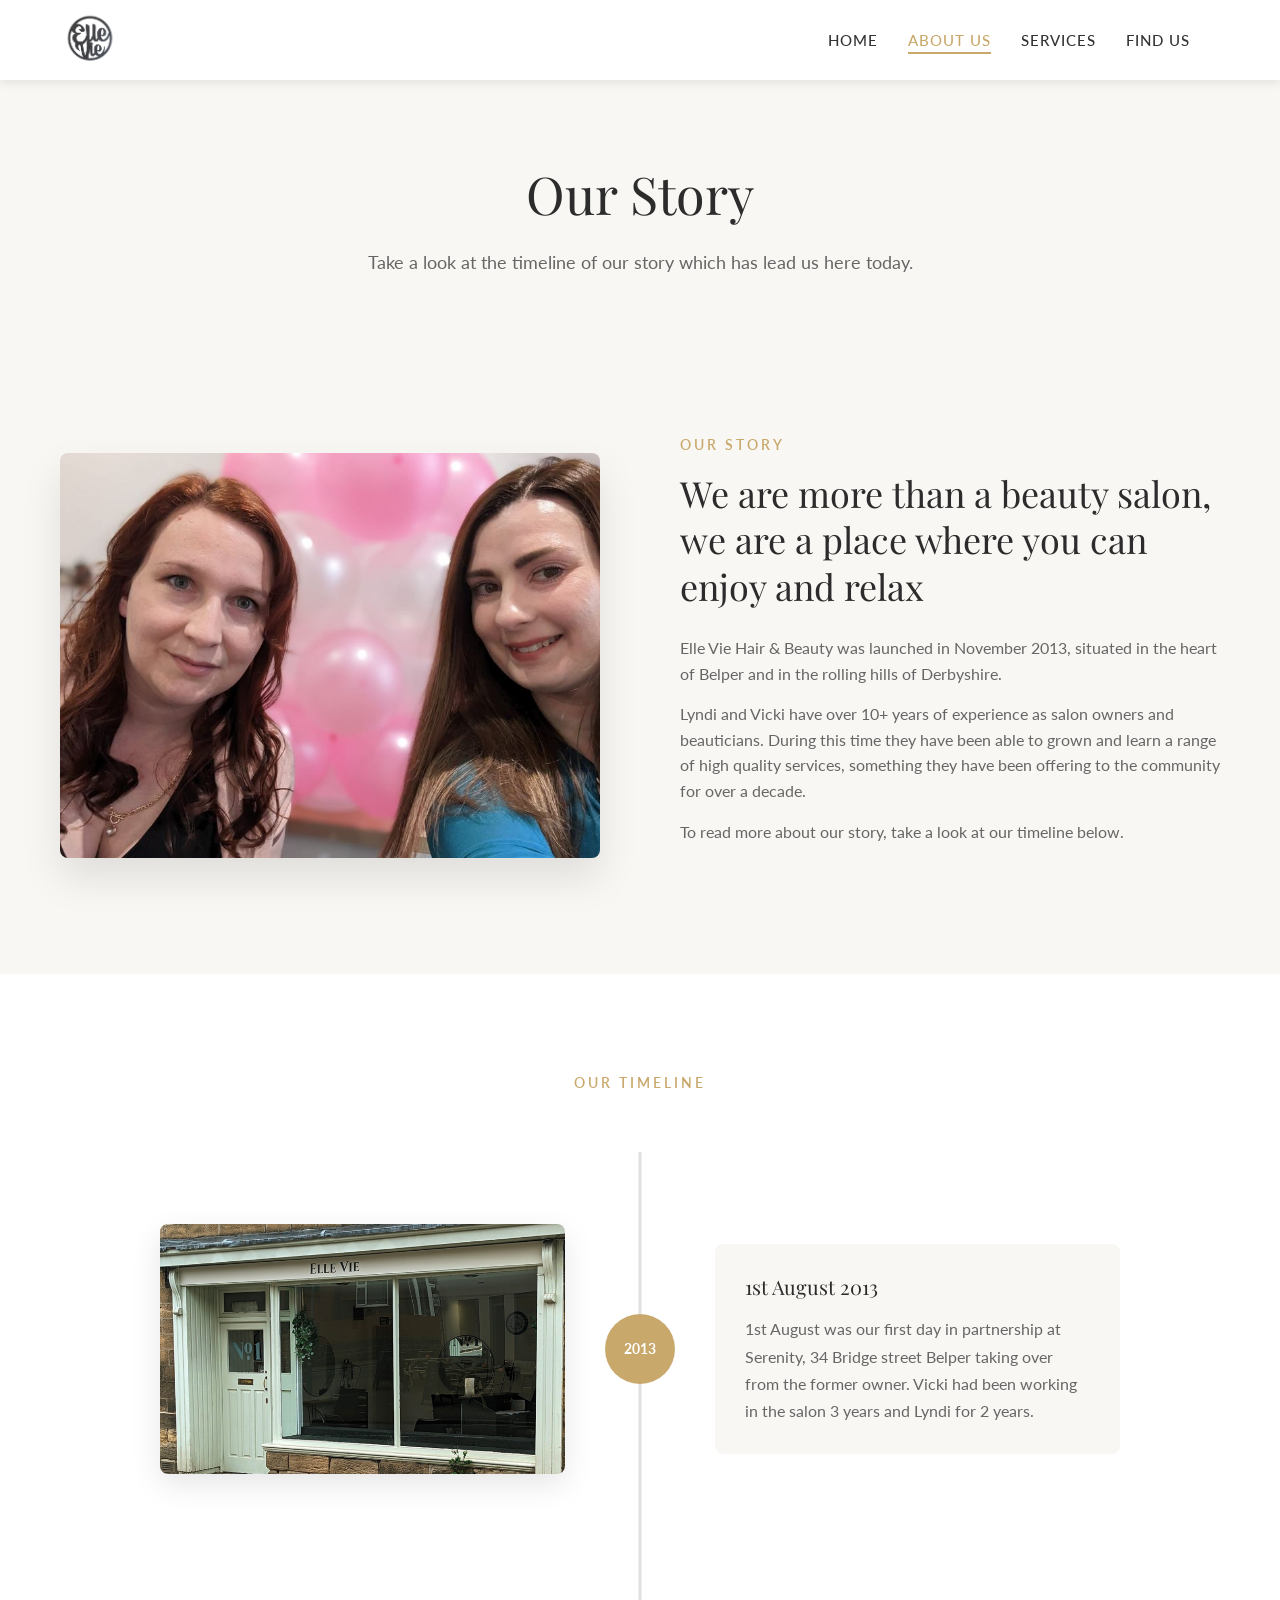
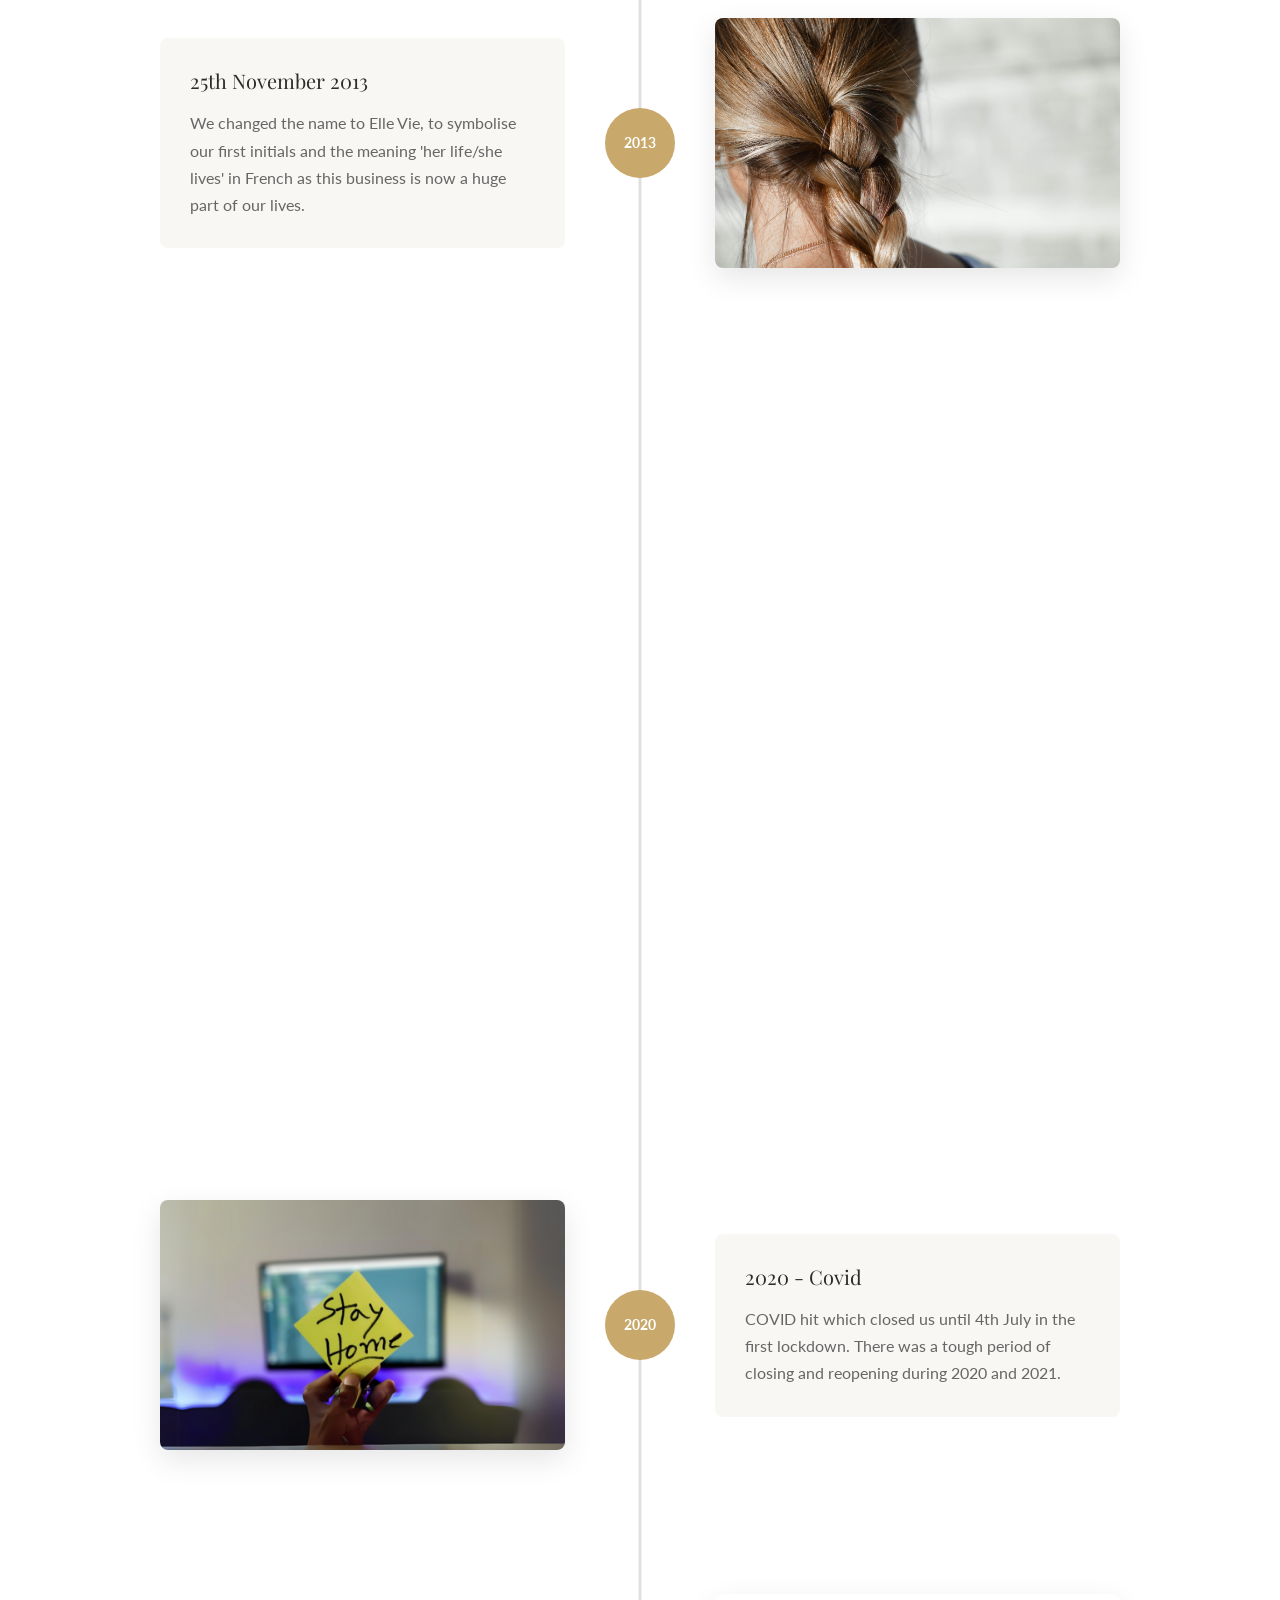
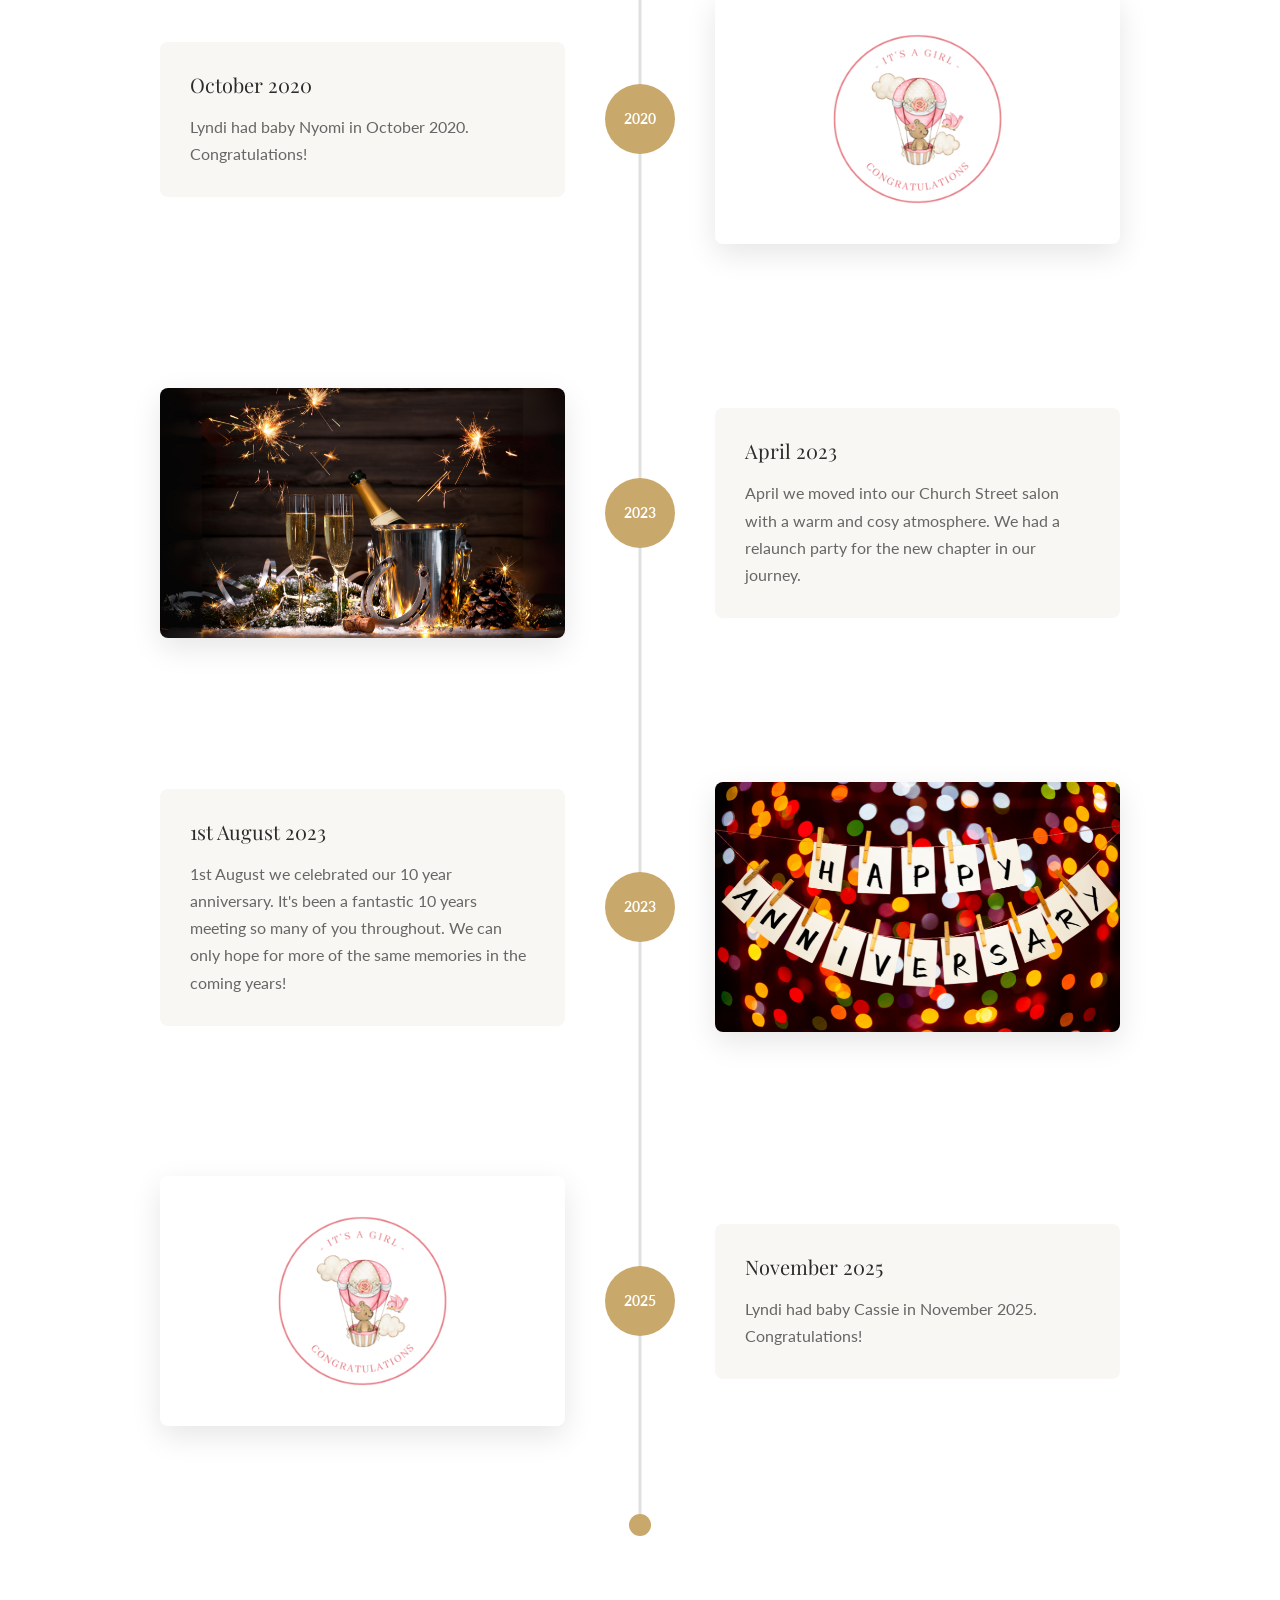
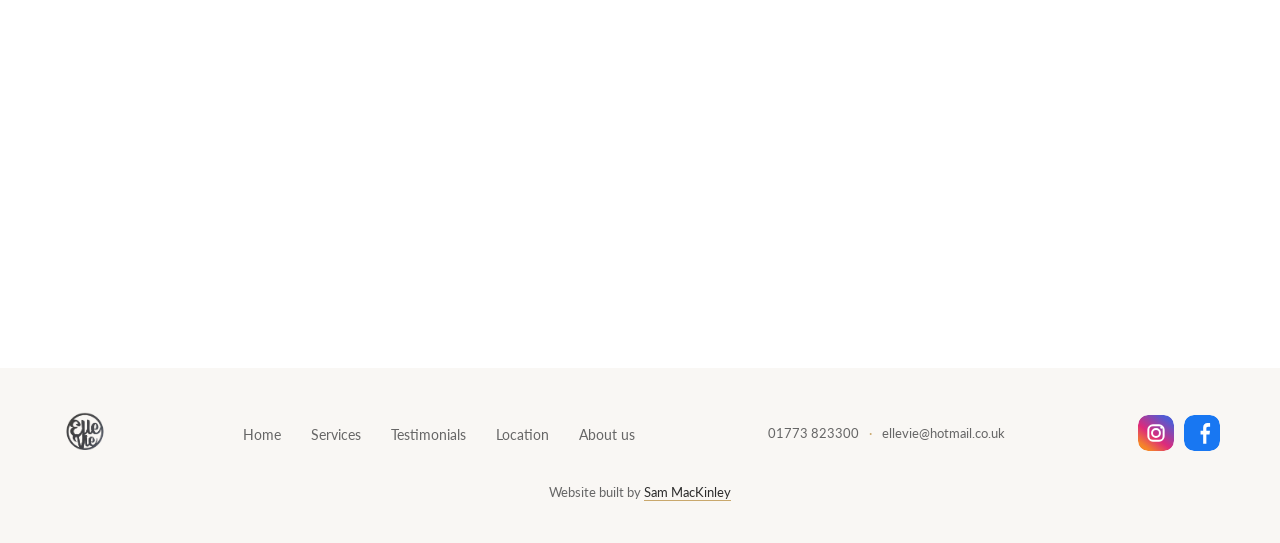
==== commit 5864ea76: "End the About Us timeline with a stop ball, then free-scroll the footer. Co-authored-by: Cursor <cur" ====
--- a/about-us.html
+++ b/about-us.html
@@ -210,6 +210,7 @@
               <p>Lyndi had baby Cassie in November 2025. Congratulations!</p>
             </div>
           </div>
+          <div class="timeline__end" aria-hidden="true"></div>
         </div>
       </section>
     </main>
@@ -302,6 +303,56 @@
         return headerOffset() + (window.innerHeight - headerOffset()) / 2;
       }
 
+      function atOrPastEndBall() {
+        const end = timeline && timeline.querySelector('.timeline__end');
+        if (!end) return false;
+        const endMid = end.getBoundingClientRect().top + end.offsetHeight / 2;
+        return endMid <= viewCenterY() + 36;
+      }
+
+      function updateSnapMode() {
+        if (!timeline) return false;
+        const pastEnd = document.documentElement.classList.contains('timeline-snap-off')
+          ? atOrPastEndBall()
+          : false;
+        if (!pastEnd && !atOrPastEndBall()) {
+          document.documentElement.classList.remove('timeline-snap-off');
+        }
+        return document.documentElement.classList.contains('timeline-snap-off');
+      }
+
+      function releaseSnapIfLeaving() {
+        if (atOrPastEndBall()) {
+          document.documentElement.classList.add('timeline-snap-off');
+        }
+      }
+
+      window.addEventListener('wheel', function(event) {
+        if (event.deltaY > 0) releaseSnapIfLeaving();
+        else if (event.deltaY < 0 && !atOrPastEndBall()) {
+          document.documentElement.classList.remove('timeline-snap-off');
+        }
+      }, { passive: true });
+
+      var touchStartY = null;
+      window.addEventListener('touchstart', function(event) {
+        touchStartY = event.touches[0].clientY;
+      }, { passive: true });
+      window.addEventListener('touchmove', function(event) {
+        if (touchStartY == null) return;
+        var dy = touchStartY - event.touches[0].clientY;
+        if (dy > 6) releaseSnapIfLeaving();
+        else if (dy < -6 && !atOrPastEndBall()) {
+          document.documentElement.classList.remove('timeline-snap-off');
+        }
+      }, { passive: true });
+
+      window.addEventListener('keydown', function(event) {
+        if (event.key === 'ArrowDown' || event.key === 'PageDown' || event.key === ' ') {
+          releaseSnapIfLeaving();
+        }
+      });
+
       function updateTimelineLine() {
         if (!timelineContainer || !timeline) return;
 
@@ -319,6 +370,7 @@
       }
 
       function onScrollFrame() {
+        updateSnapMode();
         updateTimelineLine();
         lineTick = false;
       }
@@ -329,15 +381,20 @@
           window.requestAnimationFrame(onScrollFrame);
         }
       }, { passive: true });
-      window.addEventListener('resize', updateTimelineLine);
+      window.addEventListener('resize', function() {
+        updateSnapMode();
+        updateTimelineLine();
+      });
+      updateSnapMode();
       updateTimelineLine();
 
       function settleToEvent() {
         if (settling || prefersReducedMotion || !timeline) return;
         if (window.matchMedia('(pointer: coarse)').matches) return;
-
-        const years = timeline.querySelectorAll('.timeline__year');
-        if (years.length === 0) return;
+        if (document.documentElement.classList.contains('timeline-snap-off')) return;
+
+        const stops = timeline.querySelectorAll('.timeline__year, .timeline__end');
+        if (stops.length === 0) return;
 
         const timelineRect = timeline.getBoundingClientRect();
         if (timelineRect.bottom < 120 || timelineRect.top > window.innerHeight - 120) return;
@@ -346,19 +403,19 @@
         let nearest = null;
         let nearestDist = Infinity;
 
-        years.forEach(function(year) {
-          const rect = year.getBoundingClientRect();
+        stops.forEach(function(stop) {
+          const rect = stop.getBoundingClientRect();
           const dist = Math.abs((rect.top + rect.height / 2) - viewCenter);
           if (dist < nearestDist) {
             nearestDist = dist;
-            nearest = year;
+            nearest = stop;
           }
         });
 
         if (!nearest || nearestDist < 12 || nearestDist > window.innerHeight * 0.38) return;
         settling = true;
-        const yearCenter = nearest.getBoundingClientRect().top + window.scrollY + nearest.offsetHeight / 2;
-        window.scrollTo({ top: Math.max(0, yearCenter - viewCenter), behavior: 'smooth' });
+        const stopCenter = nearest.getBoundingClientRect().top + window.scrollY + nearest.offsetHeight / 2;
+        window.scrollTo({ top: Math.max(0, stopCenter - viewCenter), behavior: 'smooth' });
         window.setTimeout(function() {
           settling = false;
         }, 420);
--- a/css/style.css
+++ b/css/style.css
@@ -50,6 +50,10 @@
     html:has(.timeline) {
       scroll-snap-type: y mandatory;
     }
+  }
+
+  html.timeline-snap-off {
+    scroll-snap-type: none;
   }
 }
 
@@ -1053,7 +1057,6 @@
 .footer {
   background-color: var(--color-cream);
   padding: 40px 0;
-  scroll-snap-align: start;
 }
 
 .footer__container {
@@ -1278,7 +1281,7 @@
    Timeline
    ========================================== */
 .timeline {
-  padding: 100px 0;
+  padding: 100px 0 48vh;
   background-color: var(--color-white);
   position: relative;
 }
@@ -1330,8 +1333,16 @@
   transition: opacity 0.45s ease-out, transform 0.45s ease-out;
 }
 
-.timeline__item:last-child {
-  padding-bottom: 12vh;
+.timeline__end {
+  width: 22px;
+  height: 22px;
+  border-radius: 50%;
+  background-color: var(--color-primary);
+  margin: 16px auto 0;
+  position: relative;
+  z-index: 1;
+  scroll-snap-align: center;
+  scroll-snap-stop: normal;
 }
 
 .timeline__item--hidden {
@@ -1894,6 +1905,11 @@
     width: 50px;
     height: 50px;
     font-size: 12px;
+  }
+
+  .timeline__end {
+    margin-left: 9px;
+    margin-right: auto;
   }
   
   .service-section__layout,
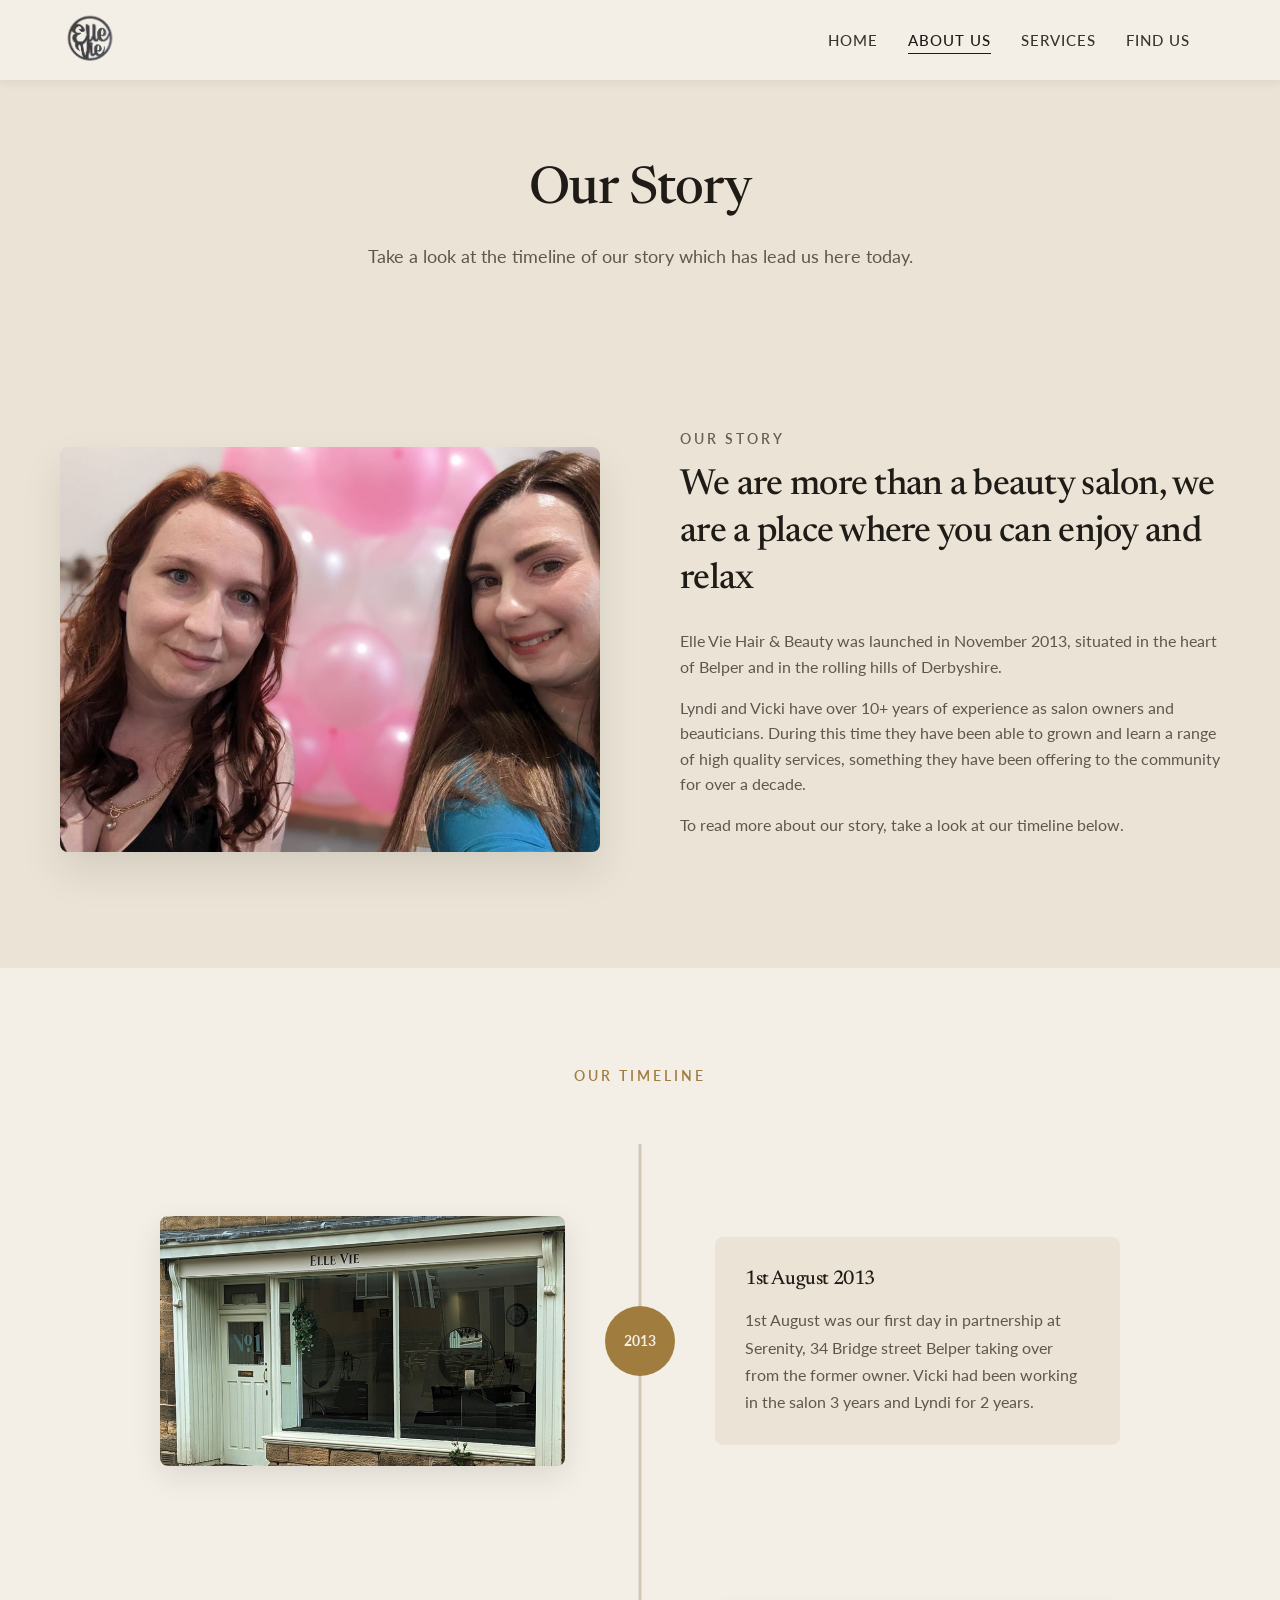
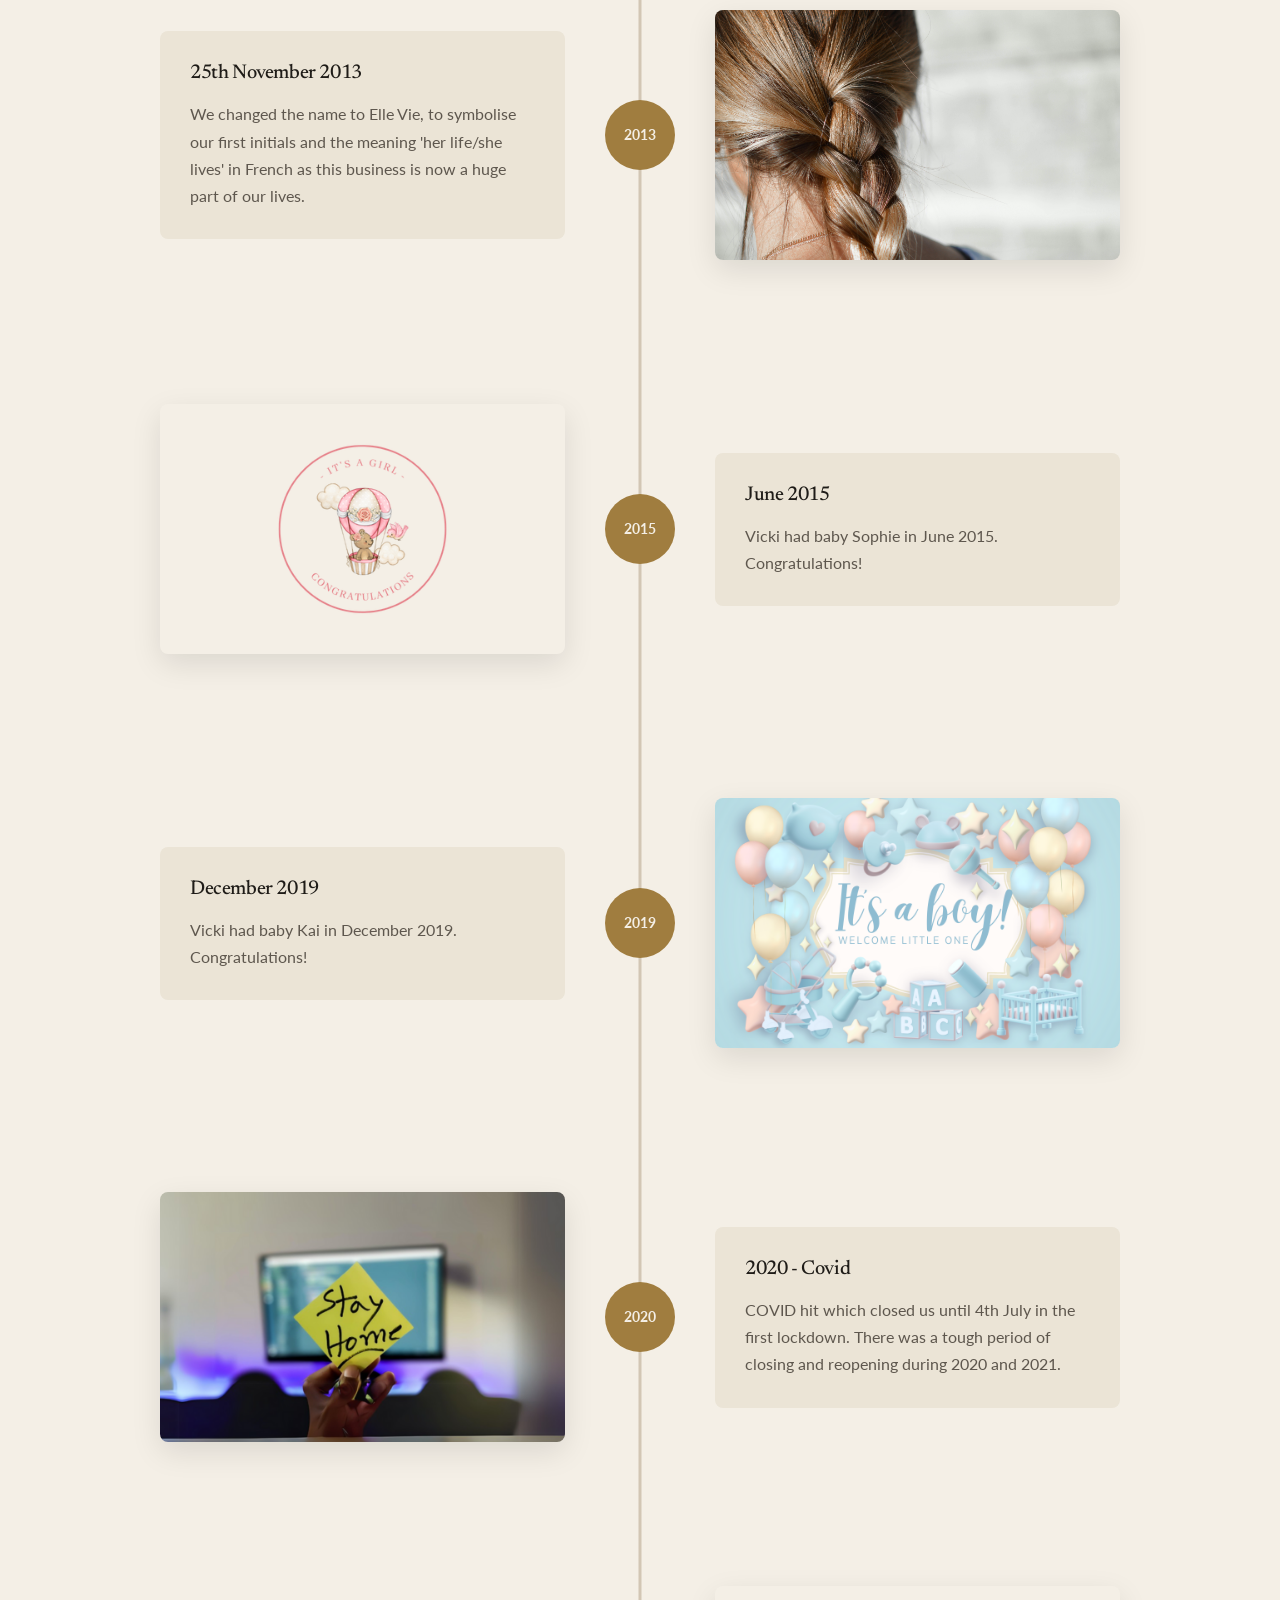
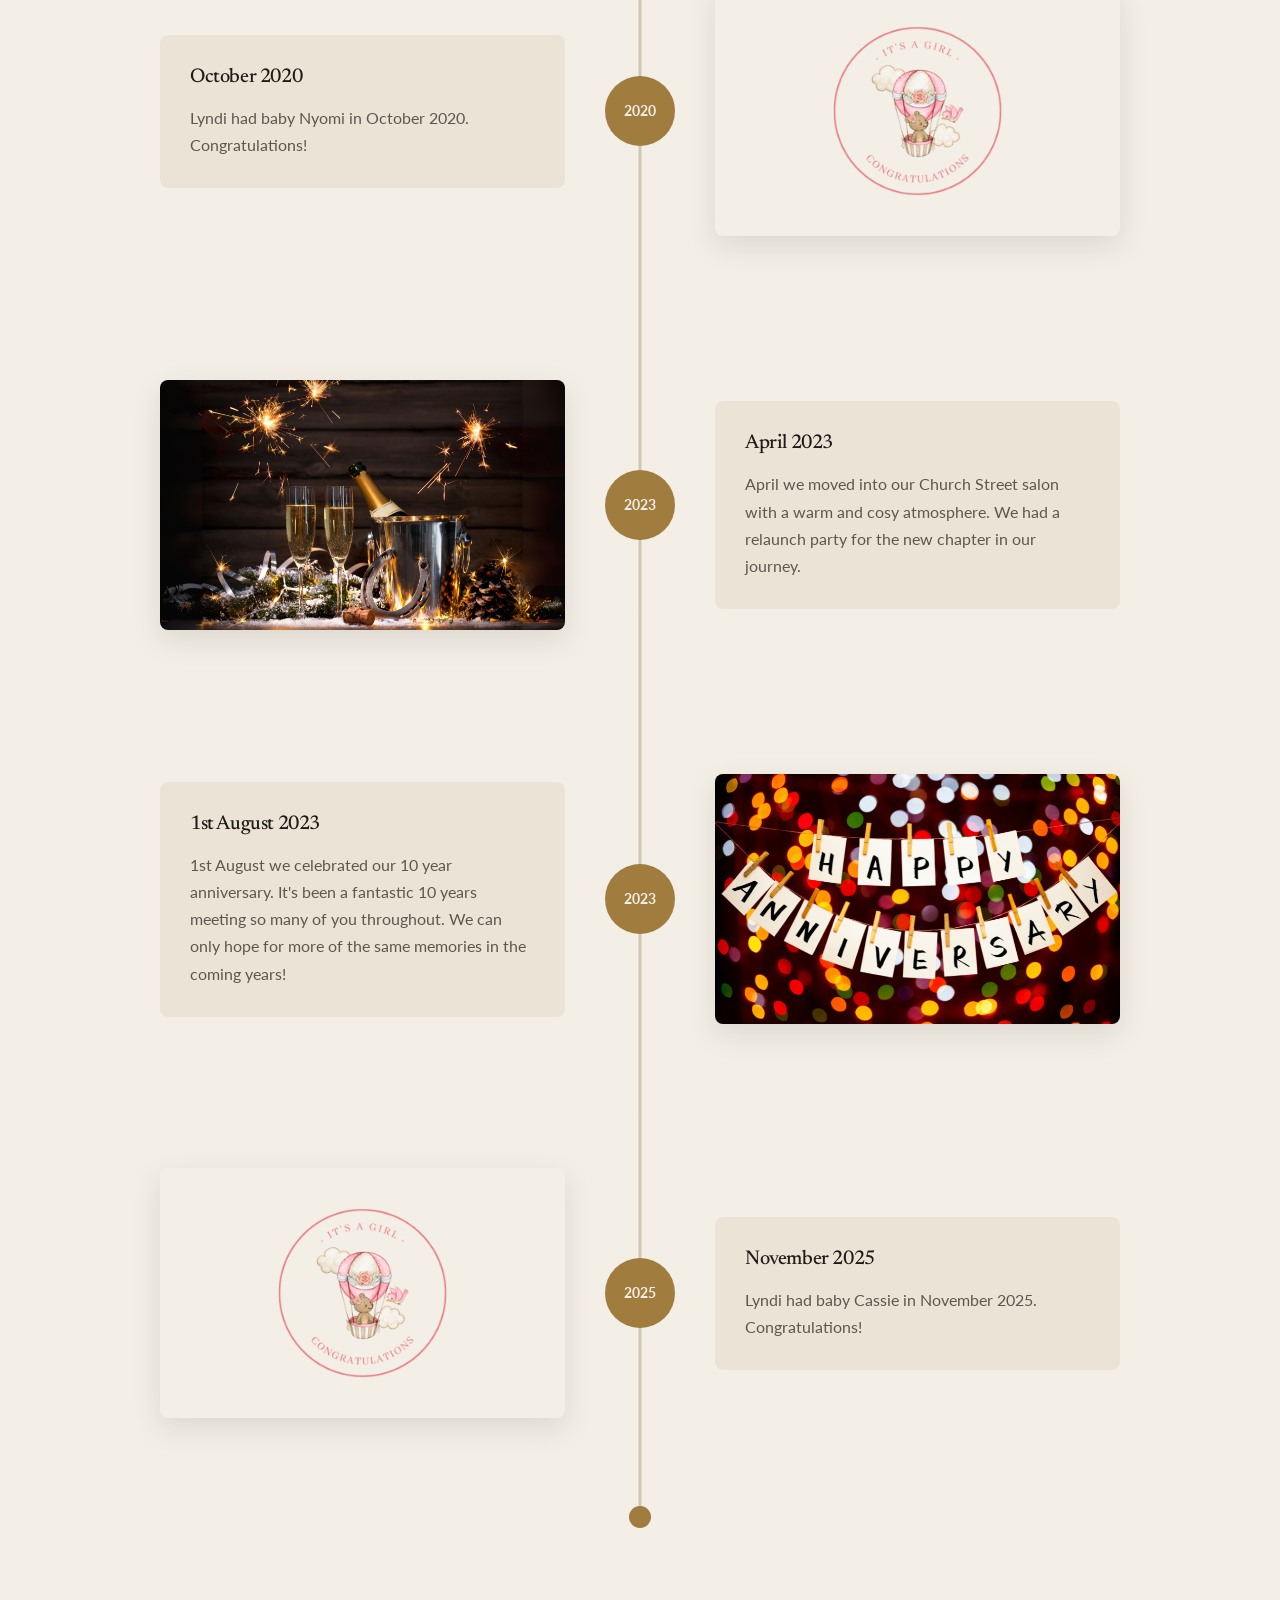
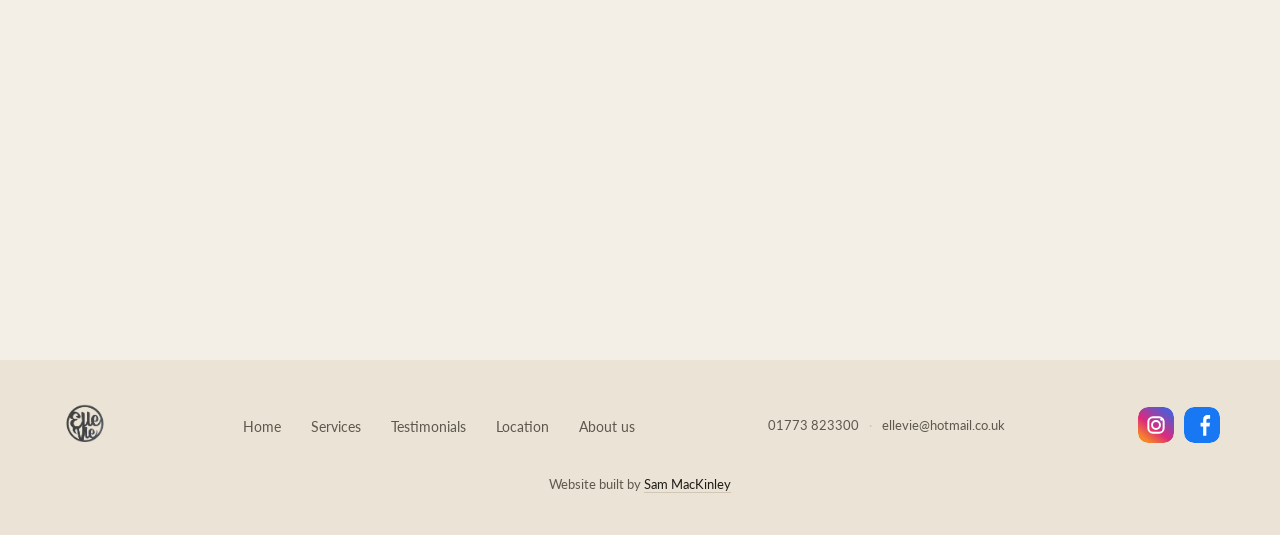
==== commit a9e6e3fb: "Replace the champagne-gold Playfair kit with a shopfront palette and Newsreader. Co-authored-by: Cur" ====
--- a/about-us.html
+++ b/about-us.html
@@ -9,7 +9,7 @@
   <meta name="keywords" content="Elle Vie about us, Belper salon, Lyndi, Vicki, hair stylists Belper, beauty therapists Derbyshire" />
   <meta name="author" content="Elle Vie Hair &amp; Beauty" />
   <meta name="robots" content="index, follow, max-image-preview:large, max-snippet:-1, max-video-preview:-1" />
-  <meta name="theme-color" content="#c9a86c" />
+  <meta name="theme-color" content="#ebe4d6" />
   <link rel="canonical" href="https://www.elleviebelper.co.uk/about-us.html" />
   <link rel="icon" type="image/png" href="https://www.elleviebelper.co.uk/images/home/logo.png" />
   <link rel="apple-touch-icon" href="https://www.elleviebelper.co.uk/images/home/logo.png" />
@@ -28,7 +28,7 @@
   <meta name="twitter:image" content="https://www.elleviebelper.co.uk/images/about/about-us.jpeg" />
   <link rel="preconnect" href="https://fonts.googleapis.com" />
   <link rel="preconnect" href="https://fonts.gstatic.com" crossorigin />
-  <link href="https://fonts.googleapis.com/css2?family=Lato:wght@400;600;700&family=Playfair+Display:wght@400;500;600&display=swap" rel="stylesheet" />
+  <link href="https://fonts.googleapis.com/css2?family=Lato:ital,wght@0,400;0,600;0,700;1,400&family=Newsreader:opsz,wght@6..72,400;6..72,500;6..72,600&display=swap" rel="stylesheet" />
   <link rel="stylesheet" href="css/style.css" />
   <script type="application/ld+json">
   {
--- a/css/style.css
+++ b/css/style.css
@@ -4,18 +4,19 @@
 
 /* CSS Variables */
 :root {
-  --color-primary: #c9a86c;
-  --color-primary-dark: #b08d4f;
-  --color-secondary: #2c2c2c;
-  --color-text: #333333;
-  --color-text-light: #666666;
-  --color-white: #ffffff;
-  --color-cream: #f9f7f4;
-  --color-light-gray: #f5f5f5;
-  --color-border: #e0e0e0;
-  --color-dark: #1a1a1a;
-  
-  --font-primary: 'Playfair Display', Georgia, serif;
+  --color-primary: #a07d3f;
+  --color-primary-dark: #7e622f;
+  --color-secondary: #1f1c18;
+  --color-text: #3a342c;
+  --color-text-light: #5e574e;
+  --color-white: #f4efe6;
+  --color-cream: #ebe4d6;
+  --color-light-gray: #e4dccf;
+  --color-border: #d2c6b4;
+  --color-dark: #1f1c18;
+  --color-label: #6a5e4e;
+
+  --font-primary: 'Newsreader', 'Iowan Old Style', Palatino, 'Palatino Linotype', serif;
   --font-secondary: 'Lato', 'Helvetica Neue', Arial, sans-serif;
   
   --container-width: 1200px;
@@ -62,7 +63,7 @@
   font-size: 16px;
   line-height: 1.6;
   color: var(--color-text);
-  background-color: var(--color-white);
+  background-color: var(--color-cream);
   overflow-x: hidden;
 }
 
@@ -86,13 +87,13 @@
   flex: 1;
   max-width: 200px;
   height: 1px;
-  background: linear-gradient(90deg, transparent, var(--color-primary), transparent);
+  background: linear-gradient(90deg, transparent, var(--color-border), transparent);
 }
 
 .section-divider__diamond {
-  width: 10px;
-  height: 10px;
-  background-color: var(--color-primary);
+  width: 8px;
+  height: 8px;
+  background-color: var(--color-label);
   transform: rotate(45deg);
   margin: 0 20px;
   flex-shrink: 0;
@@ -116,8 +117,10 @@
 
 h1, h2, h3, h4, h5, h6 {
   font-family: var(--font-primary);
-  font-weight: 400;
-  line-height: 1.3;
+  font-weight: 500;
+  font-optical-sizing: auto;
+  line-height: 1.2;
+  letter-spacing: -0.02em;
 }
 
 /* Wrapper */
@@ -148,7 +151,7 @@
   right: 0;
   z-index: 1000;
   background-color: var(--color-white);
-  box-shadow: 0 2px 10px rgba(0, 0, 0, 0.1);
+  box-shadow: 0 2px 10px rgba(31, 28, 24, 0.08);
   height: var(--header-height);
 }
 
@@ -191,8 +194,8 @@
   bottom: 5px;
   left: 0;
   width: 0;
-  height: 2px;
-  background-color: var(--color-primary);
+  height: 1px;
+  background-color: var(--color-secondary);
   transition: width var(--transition-normal);
 }
 
@@ -201,7 +204,7 @@
 }
 
 .menu__link:hover {
-  color: var(--color-primary);
+  color: var(--color-secondary);
 }
 
 /* Mobile Menu Icon */
@@ -267,14 +270,55 @@
 .main {
   padding-top: calc(var(--header-height) + 60px);
   padding-bottom: 80px;
-  background-color: var(--color-cream);
+}
+
+.main--home {
+  position: relative;
+  display: flex;
+  align-items: center;
+  min-height: calc(100svh - var(--header-height));
+  padding-top: calc(var(--header-height) + 48px);
+  padding-bottom: 72px;
+  background-color: var(--color-white);
+  overflow: hidden;
+}
+
+.main__photo {
+  position: absolute;
+  top: 0;
+  right: 0;
+  width: min(64%, 920px);
+  height: 100%;
+  object-fit: cover;
+  object-position: 78% 48%;
+  z-index: 0;
+  -webkit-mask-image: linear-gradient(to right, transparent 0%, #000 26%);
+  mask-image: linear-gradient(to right, transparent 0%, #000 26%);
+}
+
+.main__fade {
+  position: absolute;
+  inset: 0;
+  z-index: 1;
+  pointer-events: none;
+  background: linear-gradient(
+    90deg,
+    var(--color-white) 0%,
+    var(--color-white) 36%,
+    color-mix(in srgb, var(--color-white) 82%, transparent) 48%,
+    color-mix(in srgb, var(--color-white) 28%, transparent) 62%,
+    transparent 78%
+  );
 }
 
 .main__container {
-  display: grid;
-  grid-template-columns: 1fr 1fr;
-  gap: 60px;
-  align-items: center;
+  position: relative;
+  z-index: 2;
+  width: 100%;
+}
+
+.main__content {
+  max-width: 34rem;
 }
 
 .main__title {
@@ -282,8 +326,8 @@
   color: var(--color-secondary);
   margin-bottom: 24px;
   line-height: 1.1;
-  font-weight: 300;
-  letter-spacing: -0.5px;
+  font-weight: 500;
+  letter-spacing: -0.03em;
 }
 
 .main__text {
@@ -307,62 +351,32 @@
   font-weight: 600;
   text-transform: uppercase;
   letter-spacing: 1.5px;
-  border-radius: 50px;
+  border-radius: 2px;
   transition: all var(--transition-normal);
   cursor: pointer;
   border: none;
 }
 
 .main__button--primary {
-  background: linear-gradient(135deg, #d4b87a 0%, var(--color-primary) 50%, #b08d4f 100%);
+  background-color: var(--color-primary);
   color: var(--color-white);
-  box-shadow: 0 4px 15px rgba(201, 168, 108, 0.3);
 }
 
 .main__button--primary:hover {
-  background: linear-gradient(135deg, #e0c78a 0%, #d4b87a 50%, var(--color-primary) 100%);
-  box-shadow: 0 6px 20px rgba(201, 168, 108, 0.4);
-  transform: translateY(-2px);
+  background-color: var(--color-primary-dark);
 }
 
 .main__button--secondary {
   background-color: transparent;
   color: var(--color-secondary);
-  border: 2px solid var(--color-secondary);
-  padding: 14px 34px;
-  border-radius: 50px;
+  border: 1px solid var(--color-secondary);
+  padding: 15px 35px;
+  border-radius: 2px;
 }
 
 .main__button--secondary:hover {
   background-color: var(--color-secondary);
   color: var(--color-white);
-  transform: translateY(-2px);
-}
-
-.main__image {
-  border-radius: 12px;
-  overflow: hidden;
-  box-shadow: 0 25px 50px rgba(0, 0, 0, 0.12);
-  position: relative;
-}
-
-.main__image::before {
-  content: '';
-  position: absolute;
-  top: -8px;
-  left: -8px;
-  right: 8px;
-  bottom: 8px;
-  border: 2px solid var(--color-primary);
-  border-radius: 12px;
-  z-index: -1;
-  opacity: 0.6;
-}
-
-.main__image img {
-  width: 100%;
-  height: auto;
-  object-fit: cover;
 }
 
 /* ==========================================
@@ -391,23 +405,22 @@
   display: flex;
   align-items: center;
   justify-content: center;
-  background: linear-gradient(135deg, rgba(212, 184, 122, 0.1) 0%, rgba(201, 168, 108, 0.15) 100%);
-  border-radius: 50%;
-  color: var(--color-primary);
-  transition: all var(--transition-normal);
+  background-color: var(--color-cream);
+  border-radius: 2px;
+  color: var(--color-secondary);
+  transition: color var(--transition-normal), background-color var(--transition-normal);
 }
 
 .contact-info__item:hover .contact-info__icon {
-  background: linear-gradient(135deg, #d4b87a 0%, var(--color-primary) 100%);
+  background-color: var(--color-secondary);
   color: var(--color-white);
-  transform: scale(1.1);
 }
 
 .contact-info__title {
   font-size: 14px;
   text-transform: uppercase;
   letter-spacing: 2px;
-  color: var(--color-primary);
+  color: var(--color-label);
   margin-bottom: 15px;
 }
 
@@ -429,12 +442,12 @@
   left: 0;
   width: 0;
   height: 1px;
-  background-color: var(--color-primary);
+  background-color: var(--color-secondary);
   transition: width var(--transition-normal);
 }
 
 .contact-info__content a:hover {
-  color: var(--color-primary);
+  color: var(--color-secondary);
 }
 
 .contact-info__content a:hover::after {
@@ -472,7 +485,7 @@
   font-size: 14px;
   text-transform: uppercase;
   letter-spacing: 3px;
-  color: var(--color-primary);
+  color: var(--color-label);
   margin-bottom: 15px;
   font-family: var(--font-secondary);
   font-weight: 600;
@@ -497,21 +510,18 @@
 .about__button {
   display: inline-block;
   padding: 16px 40px;
-  background: linear-gradient(135deg, #d4b87a 0%, var(--color-primary) 50%, #b08d4f 100%);
+  background-color: var(--color-primary);
   color: var(--color-white);
   font-size: 13px;
   font-weight: 600;
   text-transform: uppercase;
   letter-spacing: 1.5px;
-  border-radius: 50px;
-  transition: all var(--transition-normal);
-  box-shadow: 0 4px 15px rgba(201, 168, 108, 0.3);
+  border-radius: 2px;
+  transition: background-color var(--transition-normal);
 }
 
 .about__button:hover {
-  background: linear-gradient(135deg, #e0c78a 0%, #d4b87a 50%, var(--color-primary) 100%);
-  box-shadow: 0 6px 20px rgba(201, 168, 108, 0.4);
-  transform: translateY(-2px);
+  background-color: var(--color-primary-dark);
 }
 
 /* ==========================================
@@ -530,7 +540,7 @@
   font-size: 13px;
   text-transform: uppercase;
   letter-spacing: 4px;
-  color: var(--color-primary);
+  color: var(--color-label);
   margin-bottom: 18px;
   font-family: var(--font-secondary);
   font-weight: 600;
@@ -545,18 +555,18 @@
   content: '';
   width: 40px;
   height: 1px;
-  background: linear-gradient(90deg, transparent, var(--color-primary));
+  background: linear-gradient(90deg, transparent, var(--color-border));
 }
 
 .services__subtitle::after {
-  background: linear-gradient(90deg, var(--color-primary), transparent);
+  background: linear-gradient(90deg, var(--color-border), transparent);
 }
 
 .services__title {
   font-size: 44px;
   color: var(--color-secondary);
   margin-bottom: 20px;
-  font-weight: 300;
+  font-weight: 500;
 }
 
 .services__description {
@@ -588,8 +598,8 @@
 }
 
 .services__nav:hover {
-  background-color: var(--color-primary);
-  border-color: var(--color-primary);
+  background-color: var(--color-secondary);
+  border-color: var(--color-secondary);
 }
 
 .services__nav img {
@@ -625,8 +635,8 @@
 
 .item-services:hover {
   transform: translateY(-5px);
-  box-shadow: 0 12px 35px rgba(0, 0, 0, 0.1);
-  border-color: var(--color-primary);
+  box-shadow: 0 12px 35px rgba(31, 28, 24, 0.1);
+  border-color: var(--color-border);
 }
 
 .item-services__image {
@@ -672,20 +682,18 @@
   font-weight: 600;
   text-transform: uppercase;
   letter-spacing: 1.5px;
-  color: var(--color-primary);
-  border: 2px solid var(--color-primary);
-  border-radius: 50px;
+  color: var(--color-secondary);
+  border: 1px solid var(--color-secondary);
+  border-radius: 2px;
   transition: all var(--transition-normal);
   flex-shrink: 0;
   margin-top: auto;
 }
 
 .item-services__button:hover {
-  background: linear-gradient(135deg, #d4b87a 0%, var(--color-primary) 50%, #b08d4f 100%);
+  background-color: var(--color-primary);
   color: var(--color-white);
-  border-color: transparent;
-  transform: translateY(-2px);
-  box-shadow: 0 4px 15px rgba(201, 168, 108, 0.3);
+  border-color: var(--color-primary);
 }
 
 .services__buttons {
@@ -696,22 +704,20 @@
 }
 
 .services__button--primary {
-  background: linear-gradient(135deg, #d4b87a 0%, var(--color-primary) 50%, #b08d4f 100%);
+  background-color: var(--color-primary);
   color: var(--color-white);
-  box-shadow: 0 4px 15px rgba(201, 168, 108, 0.3);
-  border-radius: 50px;
+  border-radius: 2px;
 }
 
 .services__button--primary:hover {
-  background: linear-gradient(135deg, #e0c78a 0%, #d4b87a 50%, var(--color-primary) 100%);
-  transform: translateY(-2px);
+  background-color: var(--color-primary-dark);
 }
 
 .services__button--secondary {
   background-color: transparent;
   color: var(--color-secondary);
-  border-radius: 50px;
-  border: 2px solid var(--color-secondary);
+  border-radius: 2px;
+  border: 1px solid var(--color-secondary);
   padding: 13px 28px;
 }
 
@@ -728,20 +734,24 @@
   gap: 12px;
   margin-bottom: 35px;
   padding: 12px 24px;
-  background: linear-gradient(135deg, rgba(201, 168, 108, 0.15) 0%, rgba(201, 168, 108, 0.08) 100%);
-  border-radius: 50px;
-  border: 1px solid rgba(201, 168, 108, 0.3);
+  background-color: var(--color-cream);
+  border-radius: 2px;
+  border: 1px solid var(--color-border);
   transition: opacity 0.4s ease, transform 0.4s ease;
-  animation: hintPulse 2s ease-in-out infinite;
-}
-
-@keyframes hintPulse {
-  0%, 100% {
-    box-shadow: 0 0 0 0 rgba(201, 168, 108, 0.4);
-  }
-  50% {
-    box-shadow: 0 0 0 8px rgba(201, 168, 108, 0);
-  }
+}
+
+.services__scroll-hint-arrow {
+  display: inline-flex;
+  align-items: center;
+  justify-content: center;
+  width: 32px;
+  height: 32px;
+  background-color: var(--color-secondary);
+  color: var(--color-white);
+  font-size: 18px;
+  font-weight: bold;
+  border-radius: 2px;
+  animation: swipeHint 0.8s ease-in-out infinite;
 }
 
 .services__scroll-hint.hidden {
@@ -756,20 +766,6 @@
   font-size: 15px;
   font-weight: 600;
   letter-spacing: 0.5px;
-}
-
-.services__scroll-hint-arrow {
-  display: inline-flex;
-  align-items: center;
-  justify-content: center;
-  width: 32px;
-  height: 32px;
-  background: linear-gradient(135deg, #d4b87a 0%, var(--color-primary) 100%);
-  color: var(--color-white);
-  font-size: 18px;
-  font-weight: bold;
-  border-radius: 50%;
-  animation: swipeHint 0.8s ease-in-out infinite;
 }
 
 @keyframes swipeHint {
@@ -824,7 +820,7 @@
   font-size: 13px;
   text-transform: uppercase;
   letter-spacing: 4px;
-  color: var(--color-primary);
+  color: var(--color-label);
   margin-bottom: 18px;
   font-family: var(--font-secondary);
   font-weight: 600;
@@ -839,18 +835,18 @@
   content: '';
   width: 40px;
   height: 1px;
-  background: linear-gradient(90deg, transparent, var(--color-primary));
+  background: linear-gradient(90deg, transparent, var(--color-border));
 }
 
 .testimonial__subtitle::after {
-  background: linear-gradient(90deg, var(--color-primary), transparent);
+  background: linear-gradient(90deg, var(--color-border), transparent);
 }
 
 .testimonial__title {
   font-size: 44px;
   color: var(--color-secondary);
   margin-bottom: 50px;
-  font-weight: 300;
+  font-weight: 500;
 }
 
 .testimonial__grid {
@@ -874,25 +870,21 @@
   position: absolute;
   top: 15px;
   left: 20px;
-  font-family: Georgia, serif;
+  font-family: var(--font-primary);
   font-size: 120px;
-  color: var(--color-primary);
-  opacity: 0.12;
+  color: var(--color-border);
+  opacity: 0.9;
   line-height: 1;
   pointer-events: none;
 }
 
 .testimonial__stars {
-  color: var(--color-primary);
+  color: var(--color-label);
   font-size: 18px;
   margin-bottom: 20px;
   letter-spacing: 3px;
   position: relative;
   z-index: 1;
-  background: linear-gradient(135deg, #d4b87a 0%, var(--color-primary) 100%);
-  -webkit-background-clip: text;
-  -webkit-text-fill-color: transparent;
-  background-clip: text;
 }
 
 .testimonial__text {
@@ -910,7 +902,7 @@
   align-items: center;
   gap: 15px;
   padding-top: 20px;
-  border-top: 1px solid rgba(201, 168, 108, 0.2);
+  border-top: 1px solid var(--color-border);
   position: relative;
   z-index: 1;
 }
@@ -920,11 +912,10 @@
   height: 55px;
   border-radius: 50%;
   overflow: hidden;
-  background: linear-gradient(135deg, #d4b87a 0%, var(--color-primary) 100%);
+  background-color: var(--color-secondary);
   display: flex;
   align-items: center;
   justify-content: center;
-  box-shadow: 0 4px 12px rgba(201, 168, 108, 0.3);
 }
 
 .testimonial__author-initial {
@@ -961,7 +952,7 @@
   font-size: 13px;
   text-transform: uppercase;
   letter-spacing: 4px;
-  color: var(--color-primary);
+  color: var(--color-label);
   margin-bottom: 18px;
   font-family: var(--font-secondary);
   font-weight: 600;
@@ -976,18 +967,18 @@
   content: '';
   width: 40px;
   height: 1px;
-  background: linear-gradient(90deg, transparent, var(--color-primary));
+  background: linear-gradient(90deg, transparent, var(--color-border));
 }
 
 .instagram__subtitle::after {
-  background: linear-gradient(90deg, var(--color-primary), transparent);
+  background: linear-gradient(90deg, var(--color-border), transparent);
 }
 
 .instagram__title {
   font-size: 44px;
   color: var(--color-secondary);
   margin-bottom: 20px;
-  font-weight: 300;
+  font-weight: 500;
 }
 
 .instagram__description {
@@ -997,7 +988,7 @@
 
 .instagram__follow {
   display: inline-block;
-  color: var(--color-primary);
+  color: var(--color-secondary);
   font-weight: 600;
   margin-top: 10px;
 }
@@ -1033,7 +1024,7 @@
 .instagram__overlay {
   position: absolute;
   inset: 0;
-  background-color: rgba(201, 168, 108, 0.8);
+  background-color: rgba(31, 28, 24, 0.72);
   display: flex;
   align-items: center;
   justify-content: center;
@@ -1085,7 +1076,7 @@
 }
 
 .footer__menu a:hover {
-  color: var(--color-primary);
+  color: var(--color-secondary);
 }
 
 .footer__contact {
@@ -1102,11 +1093,11 @@
 }
 
 .footer__contact a:hover {
-  color: var(--color-primary);
+  color: var(--color-secondary);
 }
 
 .footer__contact-sep {
-  color: var(--color-primary);
+  color: var(--color-border);
 }
 
 .footer__social {
@@ -1148,11 +1139,12 @@
 .footer__credit a {
   color: var(--color-secondary);
   text-decoration: none;
-  border-bottom: 1px solid var(--color-primary);
+  border-bottom: 1px solid var(--color-border);
 }
 
 .footer__credit a:hover {
-  color: var(--color-primary);
+  color: var(--color-secondary);
+  border-bottom-color: var(--color-secondary);
 }
 
 /* ==========================================
@@ -1240,7 +1232,7 @@
 }
 
 .modal__option:hover {
-  border-color: var(--color-primary);
+  border-color: var(--color-secondary);
   background-color: var(--color-cream);
 }
 
@@ -1547,7 +1539,7 @@
 
 .pricing-item__price {
   font-weight: 600;
-  color: var(--color-primary);
+  color: var(--color-secondary);
 }
 
 /* Booking Section */
@@ -1586,7 +1578,7 @@
 }
 
 .booking__option:hover {
-  border-color: var(--color-primary);
+  border-color: var(--color-secondary);
   background-color: var(--color-cream);
 }
 
@@ -1666,7 +1658,7 @@
   font-size: 12px;
   text-transform: uppercase;
   letter-spacing: 1px;
-  color: var(--color-primary);
+  color: var(--color-label);
   margin-bottom: 5px;
 }
 
@@ -1692,8 +1684,8 @@
 }
 
 .contact__link:hover {
-  border-color: var(--color-primary);
-  background-color: var(--color-primary);
+  border-color: var(--color-secondary);
+  background-color: var(--color-secondary);
 }
 
 .contact__link:hover img {
@@ -1773,17 +1765,47 @@
     display: none;
   }
   
-  .main__container {
-    grid-template-columns: 1fr;
-    gap: 40px;
-  }
-  
+  .main--home {
+    min-height: 0;
+    display: flex;
+    flex-direction: column;
+    align-items: stretch;
+    padding-top: var(--header-height);
+    padding-bottom: 48px;
+  }
+
+  .main--home .main__photo {
+    position: relative;
+    width: 100%;
+    height: auto;
+    min-height: 240px;
+    max-height: 380px;
+    aspect-ratio: 16 / 10;
+    -webkit-mask-image: linear-gradient(to bottom, #000 48%, transparent 100%);
+    mask-image: linear-gradient(to bottom, #000 48%, transparent 100%);
+    object-position: 50% 42%;
+  }
+
+  .main__fade {
+    background: linear-gradient(
+      180deg,
+      transparent 8%,
+      color-mix(in srgb, var(--color-white) 20%, transparent) 38%,
+      var(--color-white) 62%
+    );
+  }
+
+  .main--home .main__container {
+    margin-top: -72px;
+  }
+
+  .main__content {
+    max-width: none;
+    padding-top: 0;
+  }
+
   .main__title {
     font-size: 38px;
-  }
-  
-  .main__image {
-    order: -1;
   }
   
   .contact-info__container {
@@ -1844,14 +1866,6 @@
   .section-divider::before,
   .section-divider::after {
     max-width: 120px;
-  }
-  
-  /* Hero Image Frame - Tablet */
-  .main__image::before {
-    top: -6px;
-    left: -6px;
-    right: 6px;
-    bottom: 6px;
   }
   
   /* Testimonial Quote - Tablet */
@@ -2074,11 +2088,6 @@
     width: 8px;
     height: 8px;
     margin: 0 12px;
-  }
-  
-  /* Hero Image Frame - Mobile */
-  .main__image::before {
-    display: none;
   }
   
   /* Testimonial Quote - Mobile */
@@ -2288,7 +2297,7 @@
 .about__button:focus-visible,
 .item-services__button:focus-visible {
   outline-offset: 3px;
-  box-shadow: 0 0 0 4px rgba(201, 168, 108, 0.3);
+  box-shadow: 0 0 0 4px color-mix(in srgb, var(--color-primary) 30%, transparent);
 }
 
 /* ==========================================
@@ -2334,7 +2343,7 @@
 
 /* Active Navigation State */
 .menu__link.active {
-  color: var(--color-primary);
+  color: var(--color-secondary);
 }
 
 .menu__link.active::after {
@@ -2478,8 +2487,8 @@
   animation: fadeInUp 0.8s ease-out 0.6s both;
 }
 
-.main__image {
-  animation: scaleIn 1s ease-out 0.3s both;
+.main__photo {
+  animation: fadeInUp 0.9s ease-out 0.15s both;
 }
 
 /* Header scroll effect */
@@ -2568,8 +2577,8 @@
 
 .testimonial__item:hover {
   transform: translateY(-5px);
-  box-shadow: 0 15px 40px rgba(0, 0, 0, 0.1);
-  border-color: var(--color-primary);
+  box-shadow: 0 15px 40px rgba(31, 28, 24, 0.1);
+  border-color: var(--color-border);
 }
 
 /* Instagram Grid Stagger Animation */
@@ -2606,7 +2615,7 @@
 }
 
 .pricing-item:hover {
-  background-color: rgba(201, 168, 108, 0.05);
+  background-color: var(--color-cream);
   padding-left: 10px;
 }
 
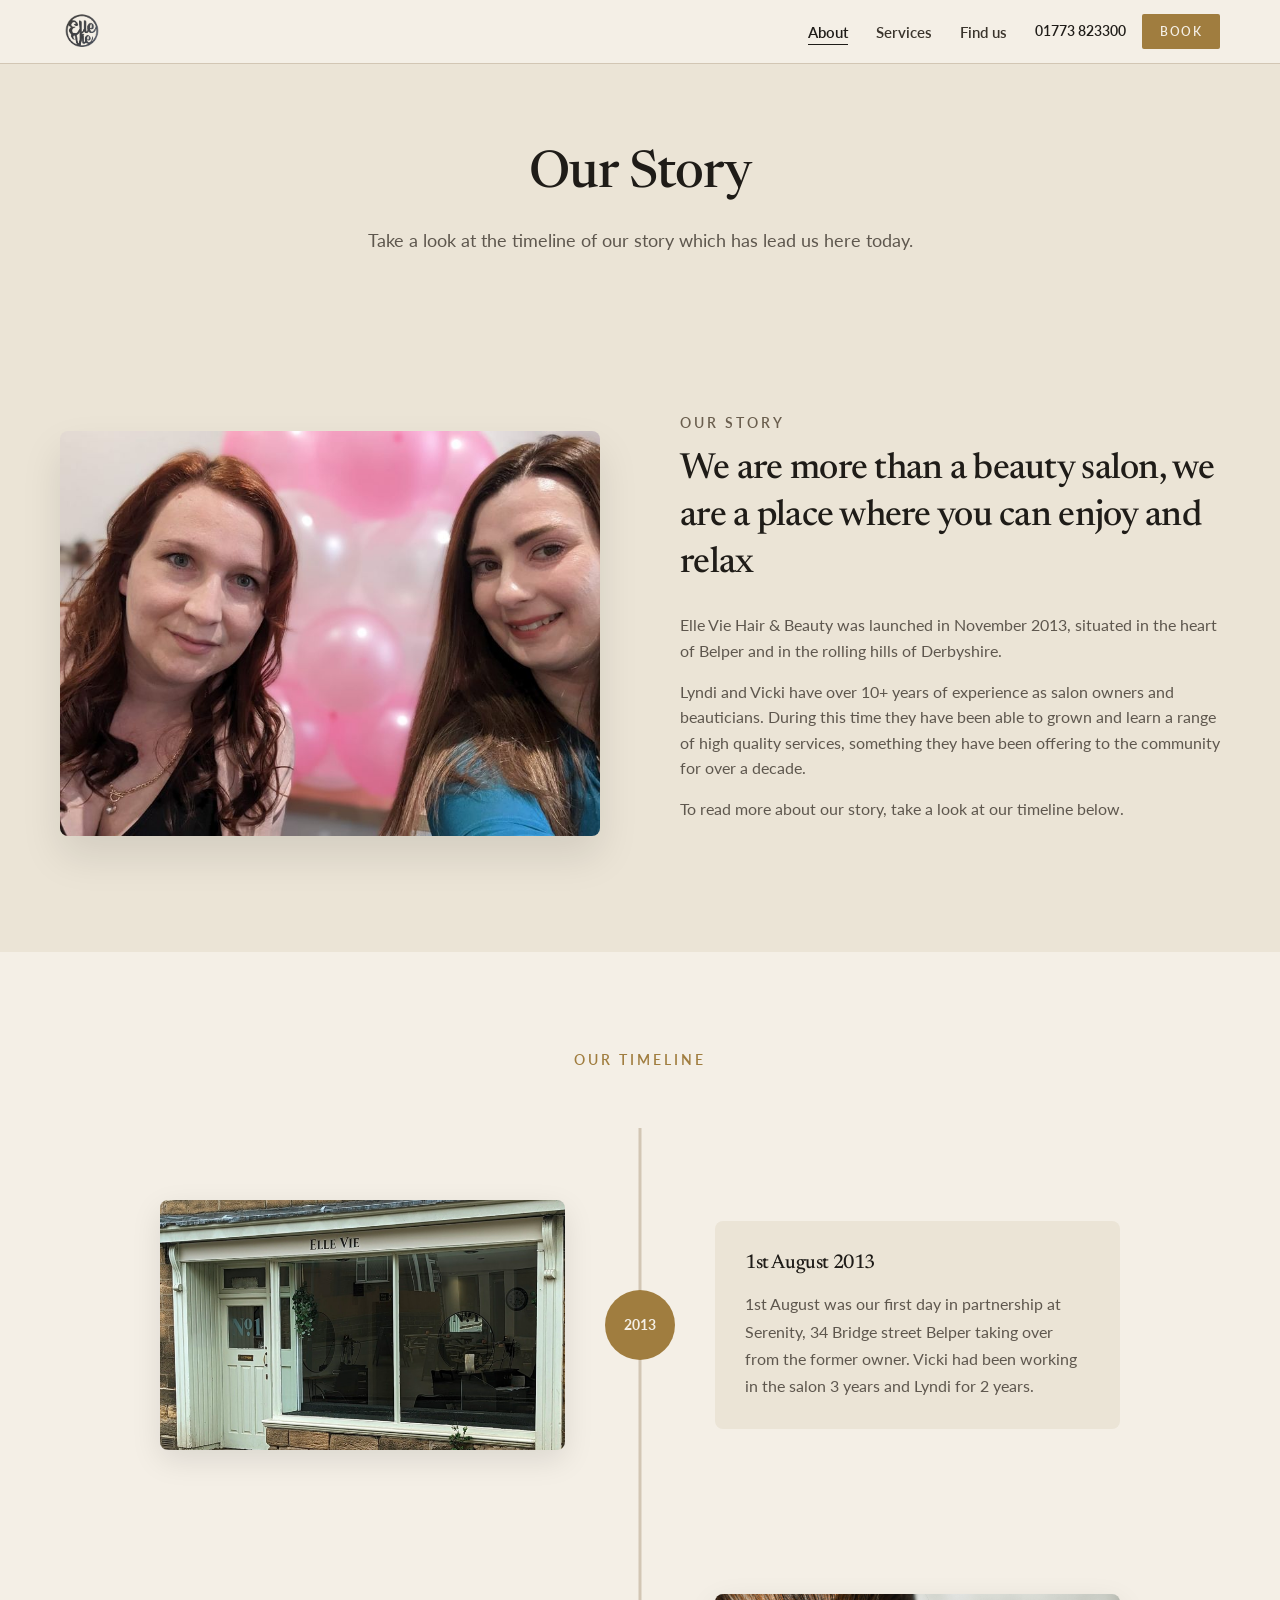
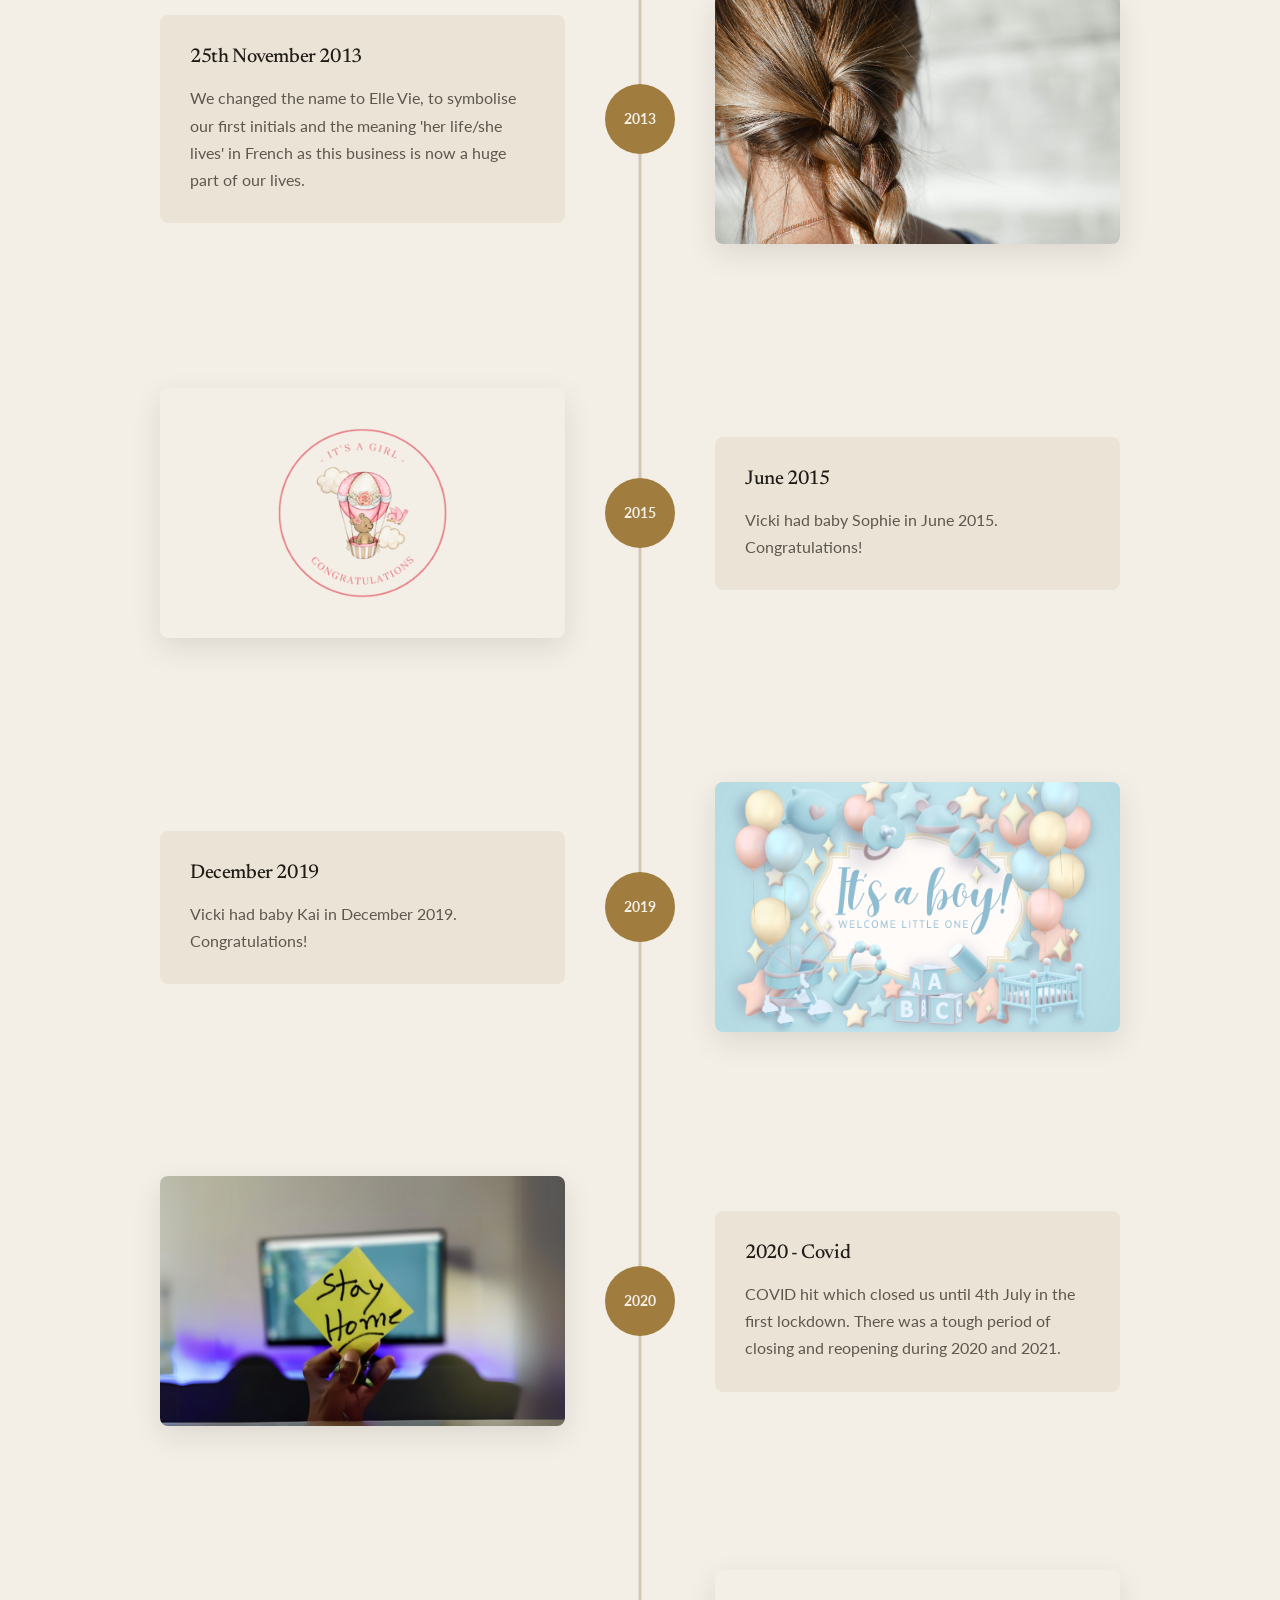
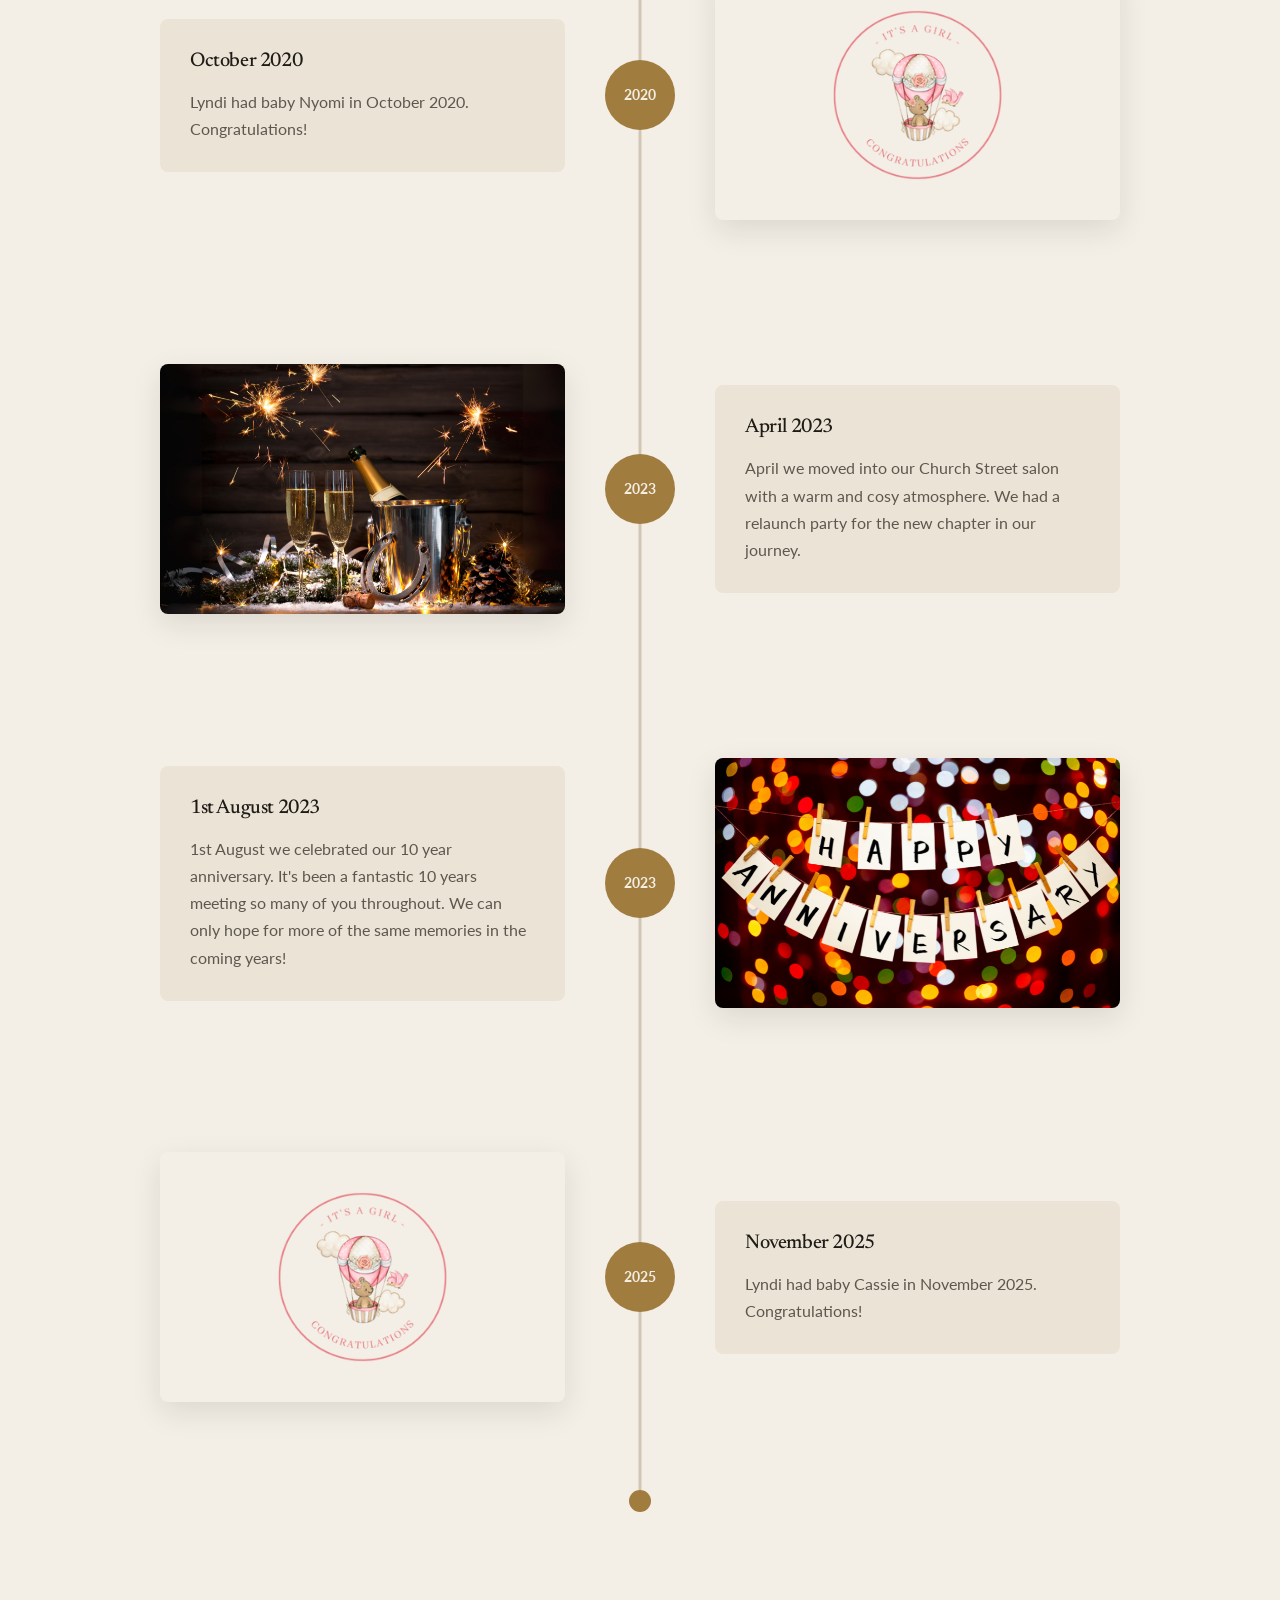
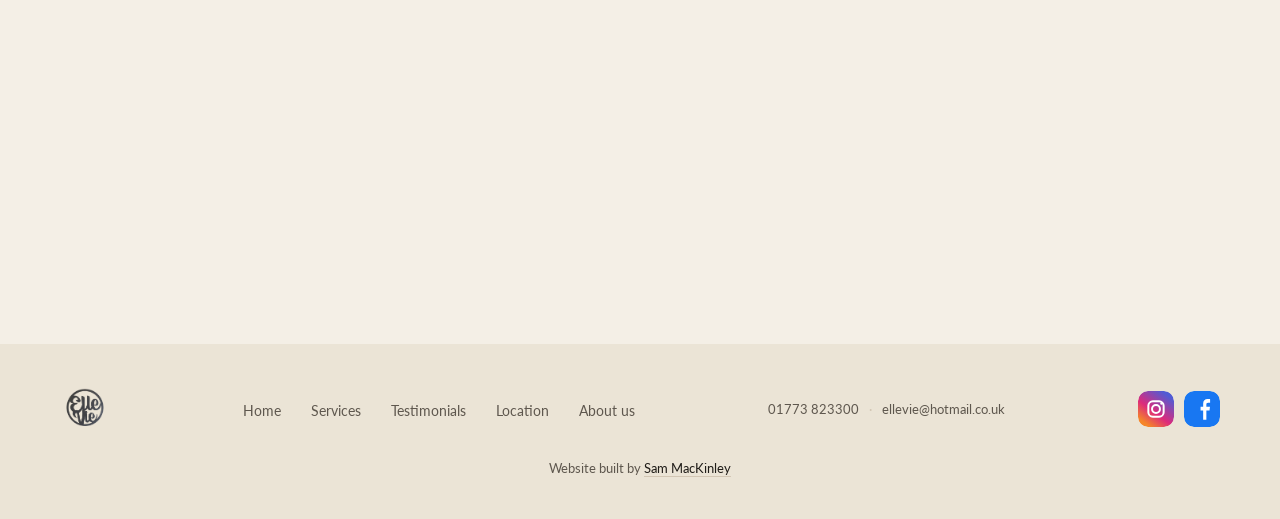
==== commit b72f1d75: "Put Book and Call in the header, and rebuild Find Us around the address without a Maps API key. Co-a" ====
--- a/about-us.html
+++ b/about-us.html
@@ -61,22 +61,22 @@
     <header class="header">
       <div class="header__container">
         <a href="index.html" class="header__logo logo">
-          <img src="images/home/logo.png" alt="Elle Vie" />
+          <img src="images/home/logo.png" alt="Elle Vie home" />
         </a>
-        <div class="header__navigation">
-          <div class="header__menu menu">
-            <nav class="menu__body" role="navigation" aria-label="Main navigation">
-              <ul class="menu__list">
-                <li class="menu__item"><a href="index.html" class="menu__link">Home</a></li>
-                <li class="menu__item"><a href="about-us.html" class="menu__link active">About Us</a></li>
-                <li class="menu__item"><a href="services.html" class="menu__link">Services</a></li>
-                <li class="menu__item"><a href="https://www.google.com/maps/place/Elle+Vie+Hair+%26+Beauty/@53.0240433,-1.4788394,15z/data=!4m2!3m1!1s0x0:0xa0e044187cab722d?sa=X&ved=2ahUKEwjLvsyBmYyDAxWkQkEAHSjqBVkQ_BJ6BAgUEAA" class="menu__link" target="_blank">Find Us</a></li>
-              </ul>
-            </nav>
-          </div>
-          <div class="header__actions actions-header">
-            <button type="button" class="menu__icon icon-menu" onclick="toggleMenu()" aria-label="Toggle navigation menu" aria-expanded="false"><span></span></button>
-          </div>
+        <nav class="menu__body" id="site-nav" aria-label="Main">
+          <ul class="menu__list">
+            <li class="menu__item"><a href="about-us.html" class="menu__link active">About</a></li>
+            <li class="menu__item"><a href="services.html" class="menu__link">Services</a></li>
+            <li class="menu__item"><a href="find-us.html" class="menu__link">Find us</a></li>
+          </ul>
+        </nav>
+        <div class="header__actions">
+          <a href="tel:01773823300" class="header__call" aria-label="Call 01773 823300">
+            <span class="header__call-num">01773 823300</span>
+            <span class="header__call-short">Call</span>
+          </a>
+          <button type="button" class="header__book" data-open-reservation>Book</button>
+          <button type="button" class="icon-menu" aria-label="Open menu" aria-expanded="false" aria-controls="site-nav"><span></span></button>
         </div>
       </div>
     </header>
@@ -260,17 +260,33 @@
       </div>
     </footer>
   </div>
+  <div class="modal" id="reservationModal">
+    <div class="modal__content">
+      <button class="modal__close" aria-label="Close booking options">&times;</button>
+      <div class="modal__header">
+        <h2>Book via phone or messenger</h2>
+      </div>
+      <div class="modal__body">
+        <h3>Click an option below:</h3>
+        <div class="modal__options">
+          <a href="tel:01773823300" class="modal__option">
+            <div class="modal__icon">
+              <img src="images/contact/phone.svg" alt="Phone">
+            </div>
+            <span>Phone</span>
+          </a>
+          <a href="https://www.messenger.com/t/545408738829020" target="_blank" rel="noopener noreferrer" class="modal__option">
+            <div class="modal__icon">
+              <img src="images/contact/messenger.png" alt="Messenger">
+            </div>
+            <span>Messenger</span>
+          </a>
+        </div>
+      </div>
+    </div>
+  </div>
+  <script src="js/nav.js"></script>
   <script>
-    // Simple toggle function that works on any server/protocol
-    function toggleMenu() {
-      var body = document.body;
-      if (body.classList.contains('menu-open')) {
-        body.classList.remove('menu-open');
-      } else {
-        body.classList.add('menu-open');
-      }
-    }
-
     window.onload = function() {
       const prefersReducedMotion = window.matchMedia('(prefers-reduced-motion: reduce)').matches;
       const timelineItems = document.querySelectorAll('.timeline__item');
@@ -447,17 +463,6 @@
         });
       }
       
-      // Update aria-expanded on menu toggle
-      var menuBtn = document.querySelector('.icon-menu');
-      if (menuBtn) {
-        var originalToggle = window.toggleMenu;
-        window.toggleMenu = function() {
-          originalToggle();
-          var isOpen = document.body.classList.contains('menu-open');
-          menuBtn.setAttribute('aria-expanded', isOpen);
-        };
-      }
-      
       // Scroll-triggered animations
       var animateElements = document.querySelectorAll('.animate-on-scroll');
       if (animateElements.length > 0 && 'IntersectionObserver' in window) {
--- a/css/style.css
+++ b/css/style.css
@@ -20,7 +20,7 @@
   --font-secondary: 'Lato', 'Helvetica Neue', Arial, sans-serif;
   
   --container-width: 1200px;
-  --header-height: 80px;
+  --header-height: 64px;
   
   --transition-fast: 0.2s ease;
   --transition-normal: 0.3s ease;
@@ -151,47 +151,51 @@
   right: 0;
   z-index: 1000;
   background-color: var(--color-white);
-  box-shadow: 0 2px 10px rgba(31, 28, 24, 0.08);
+  border-bottom: 1px solid var(--color-border);
   height: var(--header-height);
 }
 
 .header__container {
   display: flex;
   align-items: center;
-  justify-content: space-between;
+  gap: 28px;
   height: 100%;
+  position: relative;
+  z-index: 2;
+  background-color: var(--color-white);
+}
+
+.header__logo {
+  flex-shrink: 0;
 }
 
 .header__logo img {
-  height: 60px;
+  height: 44px;
   width: auto;
 }
 
-.header__navigation {
+.menu__body {
+  margin-left: auto;
+}
+
+.menu__list {
   display: flex;
   align-items: center;
-  gap: 30px;
-}
-
-.menu__list {
-  display: flex;
-  gap: 30px;
+  gap: 28px;
 }
 
 .menu__link {
   font-size: 15px;
-  font-weight: 500;
+  font-weight: 600;
   color: var(--color-text);
-  text-transform: uppercase;
-  letter-spacing: 1px;
-  padding: 10px 0;
+  padding: 8px 0;
   position: relative;
 }
 
 .menu__link::after {
   content: '';
   position: absolute;
-  bottom: 5px;
+  bottom: 4px;
   left: 0;
   width: 0;
   height: 1px;
@@ -199,24 +203,61 @@
   transition: width var(--transition-normal);
 }
 
-.menu__link:hover::after {
+.menu__link:hover {
+  color: var(--color-secondary);
+}
+
+.menu__link:hover::after,
+.menu__link.active::after {
   width: 100%;
 }
 
-.menu__link:hover {
-  color: var(--color-secondary);
-}
-
-/* Mobile Menu Icon */
+.header__actions {
+  display: flex;
+  align-items: center;
+  gap: 16px;
+  flex-shrink: 0;
+}
+
+.header__call {
+  font-size: 14px;
+  font-weight: 600;
+  color: var(--color-secondary);
+  white-space: nowrap;
+}
+
+.header__call-short {
+  display: none;
+}
+
+.header__book {
+  display: inline-block;
+  padding: 10px 18px;
+  font-family: var(--font-secondary);
+  font-size: 12px;
+  font-weight: 600;
+  text-transform: uppercase;
+  letter-spacing: 1.5px;
+  border: none;
+  border-radius: 2px;
+  background-color: var(--color-primary);
+  color: var(--color-white);
+  cursor: pointer;
+}
+
+.header__book:hover {
+  background-color: var(--color-primary-dark);
+}
+
 .icon-menu {
   display: none;
-  width: 30px;
-  height: 24px;
+  width: 28px;
+  height: 20px;
   position: relative;
   background: none;
   border: none;
   cursor: pointer;
-  z-index: 1001;
+  padding: 0;
 }
 
 .icon-menu span,
@@ -226,9 +267,9 @@
   position: absolute;
   left: 0;
   width: 100%;
-  height: 3px;
+  height: 2px;
   background-color: var(--color-secondary);
-  transition: all var(--transition-normal);
+  transition: transform var(--transition-normal), opacity var(--transition-normal), top var(--transition-normal), bottom var(--transition-normal);
 }
 
 .icon-menu::before {
@@ -244,7 +285,6 @@
   bottom: 0;
 }
 
-/* Menu Open State */
 .menu-open .icon-menu::before {
   top: 50%;
   transform: translateY(-50%) rotate(45deg);
@@ -257,11 +297,6 @@
 .menu-open .icon-menu::after {
   bottom: 50%;
   transform: translateY(50%) rotate(-45deg);
-}
-
-/* Actions Header Button */
-.actions-header__button {
-  display: none;
 }
 
 /* ==========================================
@@ -1588,137 +1623,149 @@
 }
 
 /* ==========================================
-   Contact Page
+   Find Us
    ========================================== */
-.main_contact {
-  background: linear-gradient(135deg, var(--color-cream) 0%, var(--color-white) 100%);
-}
-
-.main__container_pages {
-  text-align: center;
-  max-width: 800px;
-}
-
-.main__text_pages {
+.find {
+  padding: calc(var(--header-height) + 40px) 0 0;
+  background-color: var(--color-cream);
+}
+
+.find__container {
+  max-width: var(--container-width);
+  margin: 0 auto;
+  padding: 0 20px;
+}
+
+.find__intro {
+  max-width: 34rem;
+  padding: 8px 0 40px;
+}
+
+.find__label {
+  font-family: var(--font-secondary);
+  font-size: 12px;
+  font-weight: 600;
+  letter-spacing: 0.14em;
+  text-transform: uppercase;
+  color: var(--color-label);
+  margin-bottom: 12px;
+}
+
+.find__title {
+  font-size: clamp(36px, 5vw, 52px);
+  color: var(--color-secondary);
+  margin-bottom: 12px;
+  line-height: 1.1;
+}
+
+.find__lede {
   font-size: 18px;
   color: var(--color-text-light);
-}
-
-.contact {
-  padding: 80px 0;
-}
-
-.contact__container {
+  line-height: 1.5;
+}
+
+.find__layout {
   display: grid;
-  grid-template-columns: 1fr 1fr;
-  gap: 60px;
-}
-
-.contact__title {
-  font-size: 32px;
-  color: var(--color-secondary);
-  margin-bottom: 30px;
-}
-
-.connect-contact {
+  grid-template-columns: minmax(16rem, 0.4fr) 1fr;
+  gap: 48px 56px;
+  align-items: stretch;
+  padding-bottom: 72px;
+}
+
+.find__address {
+  font-style: normal;
+  font-size: 17px;
+  line-height: 1.55;
+  color: var(--color-secondary);
+}
+
+.find__links {
   display: flex;
   flex-direction: column;
-  gap: 20px;
-  margin-bottom: 30px;
-}
-
-.connect-contact__item {
-  display: flex;
-  align-items: center;
-  gap: 20px;
-  padding: 20px;
-  background-color: var(--color-cream);
-  border-radius: 8px;
-  transition: all var(--transition-normal);
-}
-
-.connect-contact__item:hover {
-  background-color: var(--color-white);
-  box-shadow: 0 5px 20px rgba(0, 0, 0, 0.1);
-}
-
-.connect-contact__icon {
-  width: 50px;
-  height: 50px;
-  flex-shrink: 0;
-}
-
-.connect-contact__icon img {
-  width: 100%;
-  height: 100%;
-}
-
-.connect-contant__type {
+  align-items: flex-start;
+  gap: 6px;
+  margin-top: 20px;
+}
+
+.find__links a {
+  font-weight: 600;
+  color: var(--color-secondary);
+  border-bottom: 1px solid var(--color-border);
+}
+
+.find__links a:hover {
+  border-bottom-color: var(--color-secondary);
+}
+
+.find__hours {
+  margin: 28px 0 32px;
+  border-top: 1px solid var(--color-border);
+}
+
+.find__hours div {
+  display: grid;
+  grid-template-columns: 1fr auto;
+  gap: 16px;
+  padding: 11px 0;
+  border-bottom: 1px solid var(--color-border);
+}
+
+.find__hours dt {
+  font-weight: 400;
+  color: var(--color-text);
+}
+
+.find__hours dd {
+  margin: 0;
+  font-variant-numeric: tabular-nums;
+  color: var(--color-secondary);
+}
+
+.find__directions {
+  display: inline-block;
+  padding: 12px 22px;
   font-family: var(--font-secondary);
   font-size: 12px;
+  font-weight: 600;
   text-transform: uppercase;
-  letter-spacing: 1px;
-  color: var(--color-label);
-  margin-bottom: 5px;
-}
-
-.connect-contact__label {
-  color: var(--color-text);
-  font-size: 16px;
-}
-
-.contact__links {
-  display: flex;
-  gap: 15px;
-}
-
-.contact__link {
-  width: 45px;
-  height: 45px;
-  display: flex;
-  align-items: center;
-  justify-content: center;
-  border: 2px solid var(--color-border);
-  border-radius: 50%;
-  transition: all var(--transition-normal);
-}
-
-.contact__link:hover {
-  border-color: var(--color-secondary);
-  background-color: var(--color-secondary);
-}
-
-.contact__link:hover img {
-  filter: brightness(0) invert(1);
-}
-
-.contact__link img {
-  width: 20px;
-  height: 20px;
-}
-
-.contact__info {
-  padding: 40px;
-  background-color: var(--color-cream);
-  border-radius: 12px;
-}
-
-.contact__text {
+  letter-spacing: 1.5px;
+  background-color: var(--color-primary);
+  color: var(--color-white);
+  border-radius: 2px;
+}
+
+.find__directions:hover {
+  background-color: var(--color-primary-dark);
+}
+
+.find__map {
+  margin: 0;
+  min-height: 520px;
+  display: flex;
+  flex-direction: column;
+}
+
+.find__map iframe {
+  flex: 1;
+  width: 100%;
+  min-height: 480px;
+  border: 1px solid var(--color-border);
+  background-color: var(--color-light-gray);
+}
+
+.find__map-caption {
+  margin-top: 10px;
+  font-size: 13px;
+}
+
+.find__map-caption a {
   color: var(--color-text-light);
-  line-height: 1.8;
-}
-
-.contact__text p {
-  margin-bottom: 15px;
-}
-
-/* Map Section */
-.map {
-  background-color: var(--color-light-gray);
-}
-
-.map iframe {
-  display: block;
+  border-bottom: 1px solid var(--color-border);
+}
+
+.find__map-caption a:hover {
+  color: var(--color-secondary);
+  border-bottom-color: var(--color-secondary);
 }
 
 /* ==========================================
@@ -1730,37 +1777,49 @@
   .icon-menu {
     display: block;
   }
-  
+
+  .header__call-num {
+    display: none;
+  }
+
+  .header__call-short {
+    display: inline;
+  }
+
   .menu__body {
     position: fixed;
-    top: 0;
+    top: var(--header-height);
     left: 0;
     right: 0;
     bottom: 0;
+    margin-left: 0;
     background-color: var(--color-white);
-    padding: calc(var(--header-height) + 40px) 30px 30px;
+    padding: 28px 20px 40px;
     transform: translateX(100%);
     transition: transform var(--transition-normal);
-    z-index: 100;
     overflow-y: auto;
-  }
-  
+    border-top: 1px solid var(--color-border);
+  }
+
   .menu-open .menu__body {
     transform: translateX(0);
   }
-  
+
   .menu__list {
     flex-direction: column;
+    align-items: stretch;
     gap: 0;
   }
-  
+
   .menu__link {
     display: block;
-    padding: 20px 0;
-    font-size: 20px;
+    padding: 18px 0;
+    font-size: 22px;
+    font-weight: 500;
+    font-family: var(--font-primary);
     border-bottom: 1px solid var(--color-border);
   }
-  
+
   .menu__link::after {
     display: none;
   }
@@ -1932,8 +1991,15 @@
     direction: ltr;
   }
   
-  .contact__container {
+  .find__layout {
     grid-template-columns: 1fr;
+    gap: 36px;
+    padding-bottom: 56px;
+  }
+
+  .find__map,
+  .find__map iframe {
+    min-height: 360px;
   }
 }
 
@@ -1980,11 +2046,19 @@
 /* Mobile */
 @media (max-width: 576px) {
   :root {
-    --header-height: 70px;
+    --header-height: 56px;
   }
   
   .header__logo img {
-    height: 45px;
+    height: 36px;
+  }
+
+  .header__actions {
+    gap: 10px;
+  }
+
+  .header__book {
+    padding: 8px 12px;
   }
   
   .main {
@@ -2493,11 +2567,11 @@
 
 /* Header scroll effect */
 .header {
-  transition: box-shadow var(--transition-normal), background-color var(--transition-normal);
+  transition: background-color var(--transition-normal);
 }
 
 .header.scrolled {
-  box-shadow: 0 4px 20px rgba(0, 0, 0, 0.15);
+  background-color: var(--color-white);
 }
 
 /* Enhanced Button Animations */
